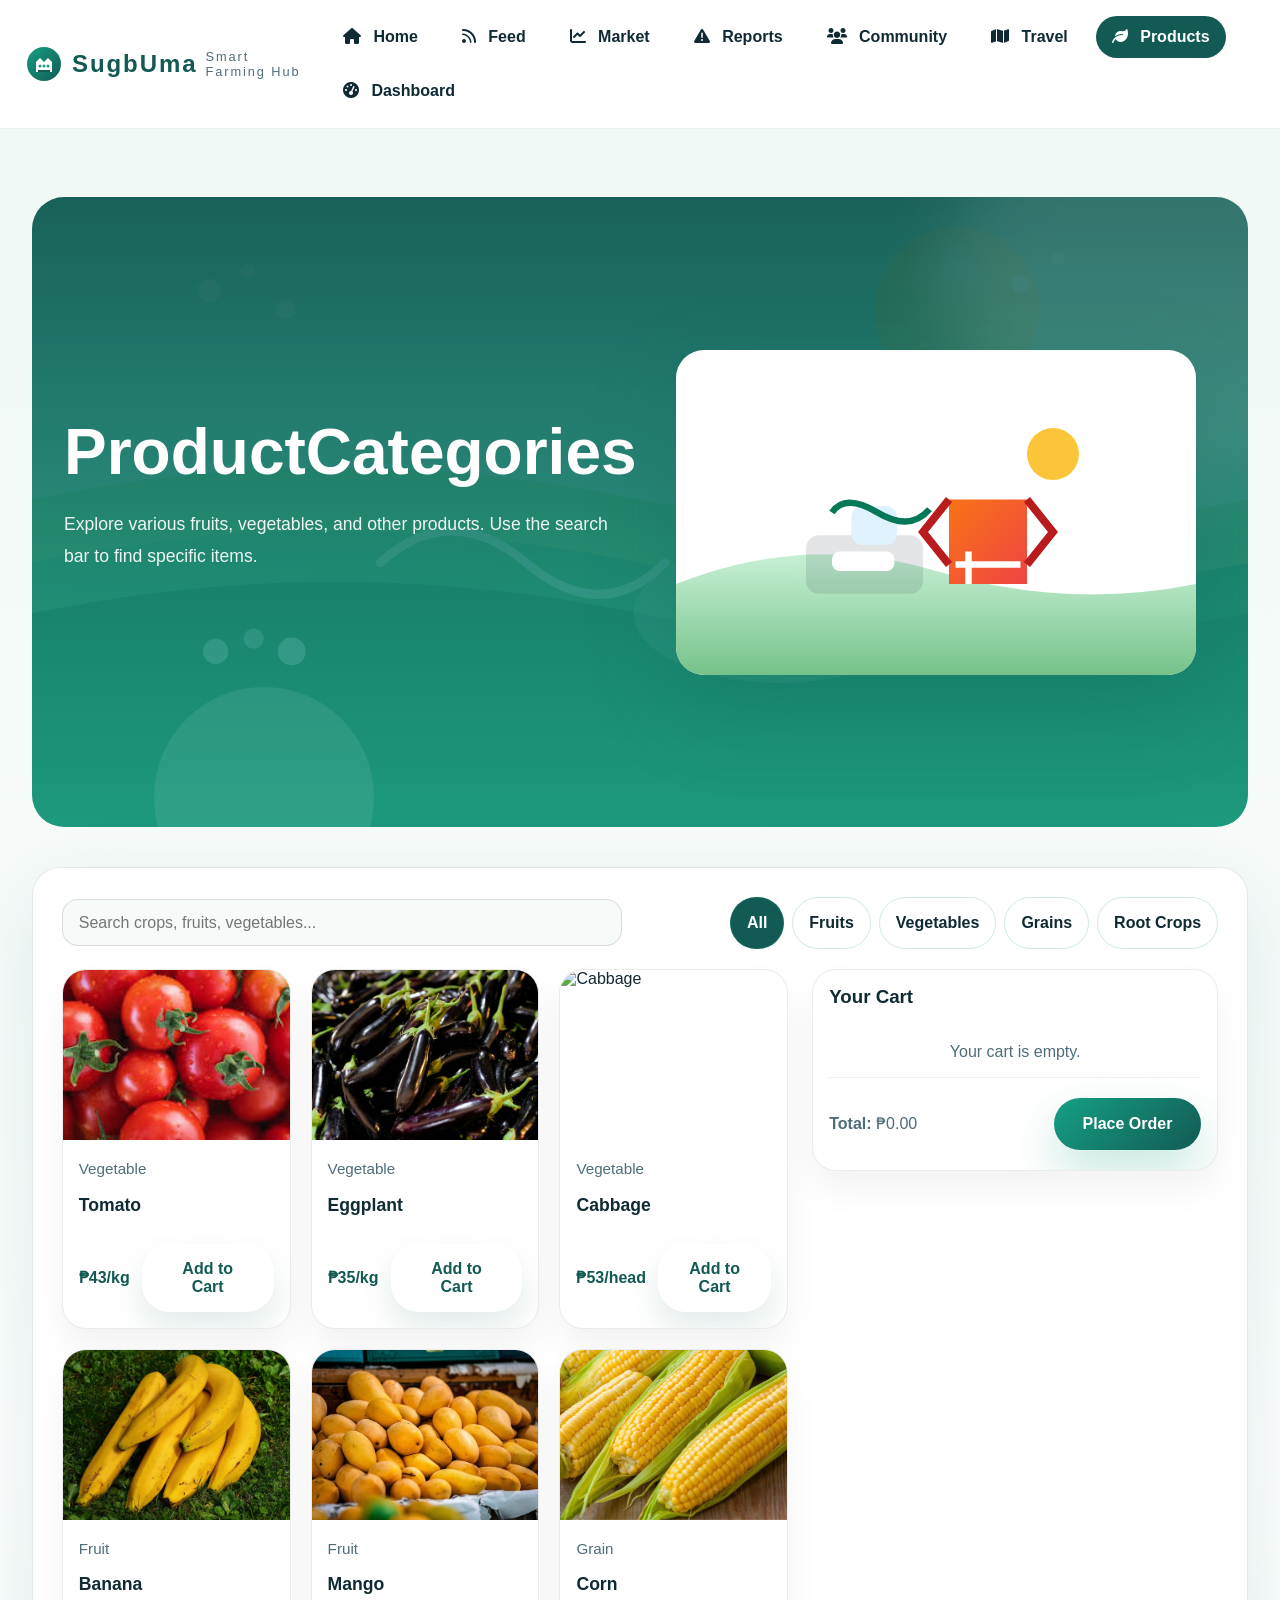
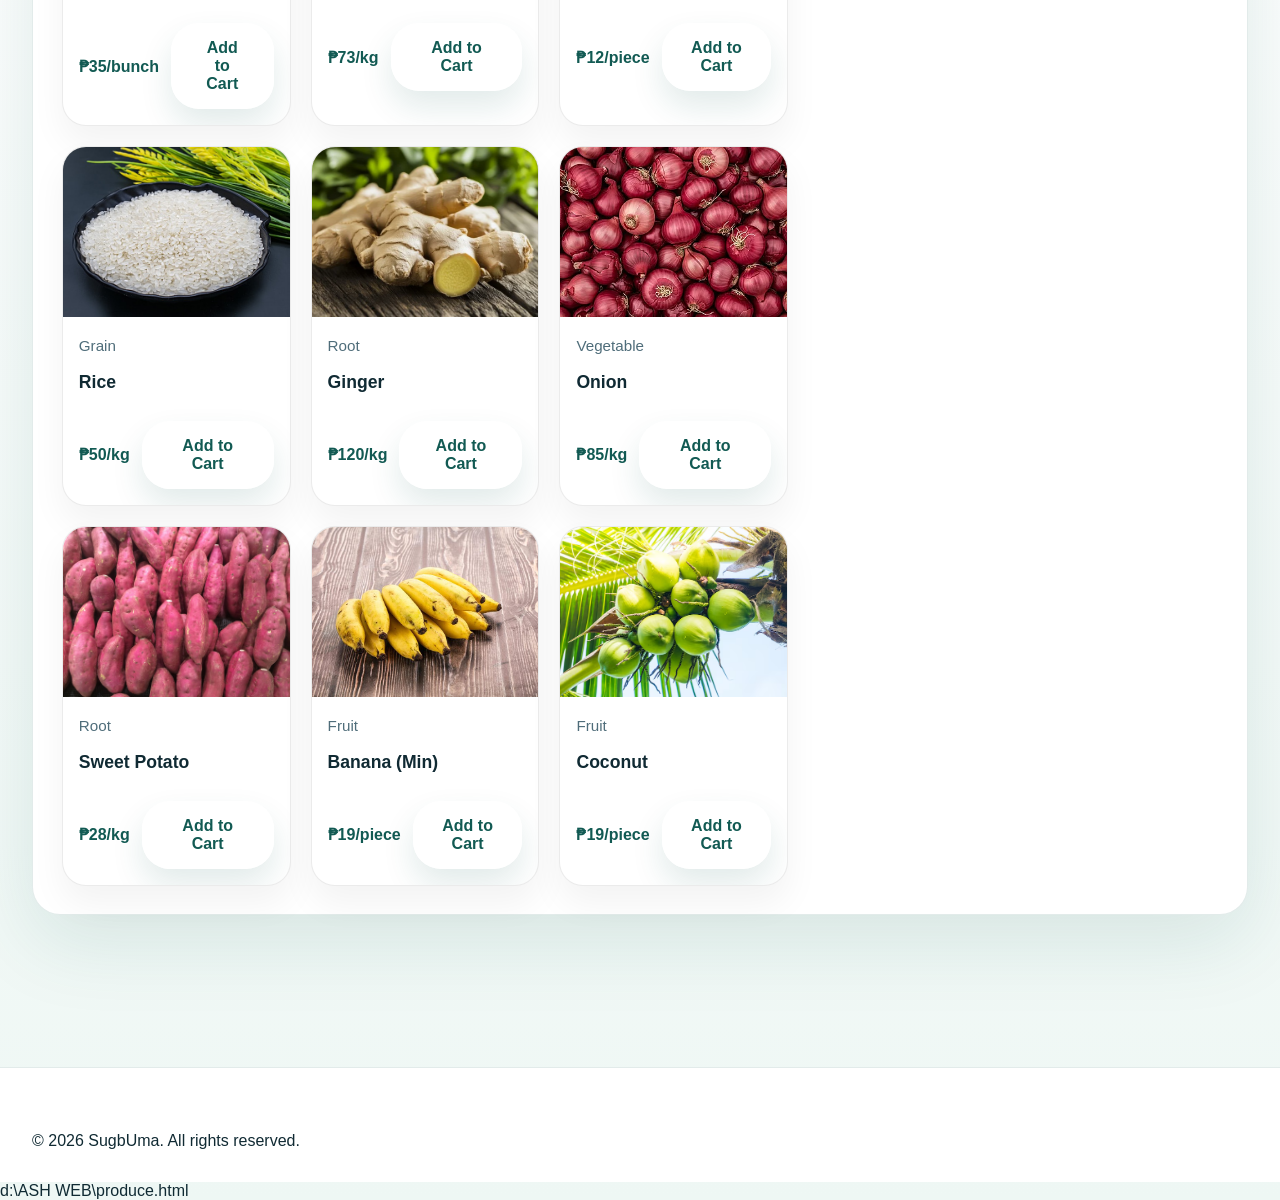
==== produce.html @ 5afc486d "Add files via upload" ====
<!DOCTYPE html>
<html lang="en">
<head>
    <meta charset="UTF-8">
    <meta name="viewport" content="width=device-width, initial-scale=1.0">
    <title>Product Categories - SugbUma</title>
    <link rel="stylesheet" href="css/style.css">
    <link rel="stylesheet" href="https://cdnjs.cloudflare.com/ajax/libs/font-awesome/6.0.0/css/all.min.css">
    <link rel="icon" type="image/png" href="images/sugbuma-logo.svg">
</head>
<body>
    <header>
        <h1><img src="images/sugbuma-logo.svg" alt="SugbUma Logo" style="width: 40px; height: 40px; margin-right: 0.5rem;"> SugbUma <span class="tagline">Smart Farming Hub</span></h1>
        <button class="nav-toggle" aria-label="Toggle navigation">
            <span></span>
            <span></span>
            <span></span>
        </button>
        <nav>
            <a href="index.html"><i class="fas fa-home"></i> Home</a>
            <a href="feed.html"><i class="fas fa-rss"></i> Feed</a>
            <a href="market.html"><i class="fas fa-chart-line"></i> Market</a>
            <a href="report.html"><i class="fas fa-exclamation-triangle"></i> Reports</a>
            <a href="community.html"><i class="fas fa-users"></i> Community</a>
            <a href="travel.html"><i class="fas fa-map"></i> Travel</a>
            <a href="produce.html"><i class="fas fa-leaf"></i> Products</a>
            <a href="dashboard.html"><i class="fas fa-tachometer-alt"></i> Dashboard</a>
        </nav>
    </header>
    <main>
        <section class="hero">
            <div class="hero-content">
                <h2>ProductCategories</h2>
                <p>Explore various fruits, vegetables, and other products. Use the search bar to find specific items.</p>
            </div>
            <img class="hero-image" src="images/farm-illustration.svg" alt="Produce illustration">
        </section>
                <section class="card shop-section">
            <div class="shop-header">
                <input type="text" id="searchBar" placeholder="Search crops, fruits, vegetables...">
                <div class="shop-tabs">
                    <button class="tab-btn active" data-category="all">All</button>
                    <button class="tab-btn" data-category="Fruit">Fruits</button>
                    <button class="tab-btn" data-category="Vegetable">Vegetables</button>
                    <button class="tab-btn" data-category="Grain">Grains</button>
                    <button class="tab-btn" data-category="Root">Root Crops</button>
                </div>
            </div>
            <div class="shop-body">
                <div id="productGrid" class="product-grid"></div>
                <aside class="cart-panel">
                    <h3>Your Cart</h3>
                    <ul id="cartItems" class="cart-items"></ul>
                    <div class="cart-summary">
                        <p><strong>Total:</strong> ₱<span id="cartTotal">0.00</span></p>
                        <button id="checkoutBtn" class="btn btn-primary" type="button">Place Order</button>
                    </div>
                </aside>
            </div>
        </section>
    </main>
    <footer>
        <p>&copy; 2026 SugbUma. All rights reserved.</p>
    </footer>
    <script src="js/main.js"></script>
    <script>
        const products = [
            { id: 'tomato', name: 'Tomato', category: 'Vegetable', price: 43, unit: 'kg', image: 'images/tomato.jpg' },
            { id: 'eggplant', name: 'Eggplant', category: 'Vegetable', price: 35, unit: 'kg', image: 'images/eggplant.png' },
            { id: 'cabbage', name: 'Cabbage', category: 'Vegetable', price: 53, unit: 'head', image: 'images/cabbage.jPG' },
            { id: 'banana', name: 'Banana', category: 'Fruit', price: 35, unit: 'bunch', image: 'images/banana.jpg' },
            { id: 'mango', name: 'Mango', category: 'Fruit', price: 73, unit: 'kg', image: 'images/mango.jpg' },
            { id: 'corn', name: 'Corn', category: 'Grain', price: 12, unit: 'piece', image: 'images/corn.jpg' },
            { id: 'rice', name: 'Rice', category: 'Grain', price: 50, unit: 'kg', image: 'images/rice.jpg' },
            { id: 'ginger', name: 'Ginger', category: 'Root', price: 120, unit: 'kg', image: 'images/ginger.webp' },
            { id: 'onion', name: 'Onion', category: 'Vegetable', price: 85, unit: 'kg', image: 'images/onion.webp' },
            { id: 'sweetPotato', name: 'Sweet Potato', category: 'Root', price: 28, unit: 'kg', image: 'images/sweet_potato.jpg' },
            { id: 'banana2', name: 'Banana (Min)', category: 'Fruit', price: 19, unit: 'piece', image: 'images/banan_min.jpg' },
            { id: 'coconut', name: 'Coconut', category: 'Fruit', price: 19, unit: 'piece', image: 'images/coconut.avif' }
        ];

        const productGrid = document.getElementById('productGrid');
        const searchBar = document.getElementById('searchBar');
        const cartItemsElement = document.getElementById('cartItems');
        const cartTotalElement = document.getElementById('cartTotal');
        const checkoutBtn = document.getElementById('checkoutBtn');
        const currentUser = JSON.parse(localStorage.getItem('currentUser'));
        const cartKey = currentUser ? `cart_${currentUser.email}` : 'cart_guest';
        let cart = JSON.parse(localStorage.getItem(cartKey)) || [];
        let currentCategory = 'all';

        function saveCart() {
            localStorage.setItem(cartKey, JSON.stringify(cart));
        }

        function renderProducts(filter = 'all', query = '') {
            productGrid.innerHTML = '';
            const normalizedQuery = query.trim().toLowerCase();
            const filtered = products.filter(product => {
                const matchesCategory = filter === 'all' || product.category === filter;
                const matchesQuery = product.name.toLowerCase().includes(normalizedQuery) || product.category.toLowerCase().includes(normalizedQuery);
                return matchesCategory && matchesQuery;
            });

            if (!filtered.length) {
                productGrid.innerHTML = '<p class="empty">No products found. Try a different search term.</p>';
                return;
            }

            filtered.forEach(product => {
                const card = document.createElement('article');
                card.className = 'product-card';
                card.innerHTML = `
                    <img src="${product.image}" alt="${product.name}">
                    <div class="product-card-body">
                        <p>${product.category}</p>
                        <h4>${product.name}</h4>
                        <div class="product-meta">
                            <span class="product-price">₱${product.price}/${product.unit}</span>
                            <button class="btn btn-secondary" type="button" data-id="${product.id}">Add to Cart</button>
                        </div>
                    </div>
                `;
                const addButton = card.querySelector('button');
                addButton.addEventListener('click', () => addToCart(product.id));
                productGrid.appendChild(card);
            });
        }

        function renderCart() {
            cartItemsElement.innerHTML = '';
            if (!cart.length) {
                cartItemsElement.innerHTML = '<li class="empty">Your cart is empty.</li>';
                cartTotalElement.textContent = '0.00';
                return;
            }

            let total = 0;
            cart.forEach(item => {
                total += item.price * item.qty;
                const listItem = document.createElement('li');
                listItem.className = 'cart-item';
                listItem.dataset.id = item.id;
                listItem.innerHTML = `
                    <div class="cart-item-details">
                        <strong>${item.name}</strong>
                        <span>₱${item.price}/${item.unit}</span>
                    </div>
                    <div class="cart-item-actions">
                        <div class="qty-controls">
                            <button class="qty-btn" data-action="decrease">-</button>
                            <span>${item.qty}</span>
                            <button class="qty-btn" data-action="increase">+</button>
                        </div>
                        <button class="remove-btn" type="button">Remove</button>
                    </div>
                `;
                cartItemsElement.appendChild(listItem);
            });
            cartTotalElement.textContent = total.toFixed(2);
        }

        function updateCartCount() {
            if (window.updateCartCount) window.updateCartCount();
        }

        function addToCart(productId) {
            const product = products.find(item => item.id === productId);
            if (!product) return;
            const existing = cart.find(item => item.id === productId);
            if (existing) {
                existing.qty += 1;
            } else {
                cart.push({ id: product.id, name: product.name, price: product.price, unit: product.unit, qty: 1 });
            }
            saveCart();
            renderCart();
            updateCartCount();
            window.showToast && window.showToast(`${product.name} added to cart.`, 'success');
        }

        function removeCartItem(productId) {
            cart = cart.filter(item => item.id !== productId);
            saveCart();
            renderCart();
            updateCartCount();
        }

        function changeCartQuantity(productId, action) {
            const item = cart.find(entry => entry.id === productId);
            if (!item) return;
            if (action === 'increase') {
                item.qty += 1;
            } else if (action === 'decrease') {
                item.qty -= 1;
            }
            if (item.qty <= 0) {
                removeCartItem(productId);
                return;
            }
            saveCart();
            renderCart();
            updateCartCount();
        }

        cartItemsElement.addEventListener('click', function(event) {
            const button = event.target.closest('button');
            if (!button) return;
            const itemElement = button.closest('.cart-item');
            if (!itemElement) return;
            const productId = itemElement.dataset.id;
            const action = button.dataset.action;
            if (action) {
                changeCartQuantity(productId, action);
            } else if (button.classList.contains('remove-btn')) {
                removeCartItem(productId);
            }
        });

        function setActiveCategory(categoryButton) {
            document.querySelectorAll('.tab-btn').forEach(button => button.classList.remove('active'));
            categoryButton.classList.add('active');
            currentCategory = categoryButton.dataset.category;
            renderProducts(currentCategory, searchBar.value);
        }

        document.querySelectorAll('.tab-btn').forEach(button => {
            button.addEventListener('click', function() {
                setActiveCategory(this);
            });
        });

        searchBar.addEventListener('input', function() {
            renderProducts(currentCategory, this.value);
        });

        checkoutBtn.addEventListener('click', function() {
            if (!cart.length) {
                window.showToast && window.showToast('Your cart is empty.', 'warning');
                return;
            }
            if (!currentUser) {
                localStorage.setItem('toastMessage', 'Please sign in to place your order.');
                localStorage.setItem('toastType', 'warning');
                window.location.href = 'login.html';
                return;
            }
            localStorage.removeItem(cartKey);
            cart = [];
            renderCart();
            updateCartCount();
            localStorage.setItem('toastMessage', 'Order placed successfully! Thank you.');
            localStorage.setItem('toastType', 'success');
            window.location.href = 'dashboard.html';
        });

        renderProducts();
        renderCart();
    </script>
</body>
</html></content>
<parameter name="filePath">d:\ASH WEB\produce.html</parameter>
---- css/style.css ----
:root {
    --bg: #f5fbf9;
    --bg-surface: #ffffff;
    --surface-soft: #f6fbfa;
    --primary: #125a53;
    --primary-soft: #16a085;
    --text: #102a33;
    --muted: #4f6d7a;
    --border: rgba(18, 90, 83, 0.12);
    --shadow: 0 26px 80px rgba(18, 90, 83, 0.12);
}

* {
    box-sizing: border-box;
}

html {
    scroll-behavior: smooth;
}

@keyframes fadeIn {
    from {
        opacity: 0;
        transform: translateY(20px);
    }
    to {
        opacity: 1;
        transform: translateY(0);
    }
}

body {
    margin: 0;
    font-family: 'Inter', Arial, sans-serif;
    color: var(--text);
    background: linear-gradient(180deg, #eef8f5 0%, #fdfefe 52%, #eef7f4 100%),
        url('../images/farm-pattern.svg') repeat;
    animation: fadeIn 1s ease-out;
}

img {
    max-width: 100%;
    display: block;
}

button,
input,
select,
textarea {
    font: inherit;
}

header {
    position: sticky;
    top: 0;
    z-index: 20;
    display: flex;
    align-items: center;
    justify-content: space-between;
    gap: 1rem;
    padding: 1rem 1.5rem;
    background: rgba(255, 255, 255, 0.96);
    border-bottom: 1px solid rgba(18, 90, 83, 0.08);
    backdrop-filter: blur(12px);
}

.header-brand {
    display: flex;
    align-items: center;
    gap: 0.75rem;
}

.logo-img {
    width: 40px;
    height: 40px;
    display: block;
}

header h1 {
    margin: 0;
    font-size: 1.5rem;
    letter-spacing: 0.08em;
    color: var(--primary);
    display: flex;
    align-items: center;
}

.tagline {
    font-size: 0.8rem;
    font-weight: 400;
    color: var(--muted);
    margin-left: 0.5rem;
}

nav {
    display: flex;
    flex-wrap: wrap;
    gap: 0.75rem;
}

nav a {
    color: var(--text);
    text-decoration: none;
    font-weight: 600;
    padding: 0.75rem 1rem;
    border-radius: 999px;
    transition: background-color 0.25s ease, transform 0.2s ease;
}

nav a:hover {
    transform: translateY(-1px);
    background: rgba(22, 160, 133, 0.12);
}

nav a.active,
nav a[aria-current="page"] {
    background: var(--primary);
    color: #ffffff;
}

nav a.active i,
nav a[aria-current="page"] i {
    color: #ffffff;
}

nav a i {
    margin-right: 0.5rem;
    transition: transform 0.2s ease;
}

nav a:hover i {
    transform: scale(1.1);
}

.toast-container {
    position: fixed;
    top: 1rem;
    right: 1rem;
    display: flex;
    flex-direction: column;
    gap: 0.75rem;
    z-index: 2000;
    pointer-events: none;
}

.toast {
    min-width: 240px;
    padding: 0.9rem 1rem;
    border-radius: 16px;
    color: #fff;
    background: rgba(0, 0, 0, 0.9);
    opacity: 0;
    transform: translateY(-12px);
    transition: opacity 0.2s ease, transform 0.2s ease;
    pointer-events: auto;
}

.toast.visible {
    opacity: 1;
    transform: translateY(0);
}

.toast-success {
    background: var(--primary);
}

.toast-warning {
    background: #d77d00;
}

.toast-error {
    background: #d81159;
}

.shop-section {
    padding: 1.5rem 1rem;
}

.shop-header {
    display: flex;
    flex-wrap: wrap;
    gap: 1rem;
    justify-content: space-between;
    align-items: center;
    margin-bottom: 1.25rem;
}

.shop-header input {
    width: 100%;
    max-width: 560px;
    padding: 0.85rem 1rem;
    border-radius: 16px;
    border: 1px solid rgba(0, 0, 0, 0.12);
    outline: none;
}

.shop-tabs {
    display: flex;
    flex-wrap: wrap;
    gap: 0.5rem;
}

.tab-btn {
    border: 1px solid rgba(22, 160, 133, 0.22);
    background: transparent;
    color: var(--text);
    padding: 0.75rem 1rem;
    border-radius: 999px;
    font-weight: 700;
    cursor: pointer;
    transition: background 0.2s ease, color 0.2s ease, transform 0.2s ease;
}

.tab-btn.active {
    background: var(--primary);
    color: #fff;
}

.shop-body {
    display: grid;
    grid-template-columns: 1.7fr 0.95fr;
    gap: 1.5rem;
    align-items: start;
}

.product-grid {
    display: grid;
    grid-template-columns: repeat(auto-fit, minmax(220px, 1fr));
    gap: 1.25rem;
}

.product-card {
    background: #fff;
    border: 1px solid rgba(0, 0, 0, 0.08);
    border-radius: 24px;
    overflow: hidden;
    display: flex;
    flex-direction: column;
    box-shadow: 0 18px 35px rgba(0, 0, 0, 0.05);
}

.product-card img {
    width: 100%;
    aspect-ratio: 4 / 3;
    object-fit: cover;
}

.product-card-body {
    display: flex;
    flex-direction: column;
    gap: 0.75rem;
    padding: 1rem;
    flex: 1;
}

.product-card h4 {
    font-size: 1.1rem;
    margin: 0;
}

.product-card p {
    margin: 0;
    color: var(--muted);
    font-size: 0.95rem;
}

.product-meta {
    display: flex;
    justify-content: space-between;
    align-items: center;
    gap: 0.75rem;
}

.product-price {
    font-weight: 800;
    color: var(--primary);
}

.cart-panel {
    background: #fff;
    border: 1px solid rgba(0, 0, 0, 0.08);
    border-radius: 24px;
    padding: 1rem;
    box-shadow: 0 18px 35px rgba(0, 0, 0, 0.05);
    position: sticky;
    top: 1rem;
    max-height: calc(100vh - 2rem);
    overflow: auto;
}

.cart-panel h3 {
    margin-top: 0;
}

.cart-items {
    list-style: none;
    padding: 0;
    margin: 0;
    display: grid;
    gap: 0.85rem;
}

.cart-item {
    display: grid;
    grid-template-columns: 1fr auto;
    gap: 0.75rem;
    align-items: center;
    padding: 0.75rem 0;
    border-bottom: 1px solid rgba(0, 0, 0, 0.08);
}

.cart-item:last-child {
    border-bottom: none;
}

.cart-item-details {
    display: grid;
    gap: 0.35rem;
}

.cart-item-actions {
    display: flex;
    flex-direction: column;
    gap: 0.5rem;
    align-items: flex-end;
}

.qty-controls {
    display: flex;
    align-items: center;
    gap: 0.35rem;
}

.qty-btn {
    width: 30px;
    height: 30px;
    border-radius: 10px;
    background: rgba(22, 160, 133, 0.08);
    border: 1px solid rgba(22, 160, 133, 0.3);
    font-weight: 700;
    cursor: pointer;
}

.cart-item button {
    border: none;
    background: transparent;
    color: #cc3d3d;
    cursor: pointer;
    font-size: 0.95rem;
    padding: 0;
}

.cart-summary {
    margin-top: 1rem;
    display: flex;
    justify-content: space-between;
    align-items: center;
    gap: 1rem;
    flex-wrap: wrap;
}

.empty {
    text-align: center;
    color: var(--muted);
    padding: 1rem 0;
}

@media (max-width: 980px) {
    .shop-body {
        grid-template-columns: 1fr;
    }

    .cart-panel {
        position: static;
        max-height: none;
    }
}

@media (max-width: 680px) {
    .shop-header {
        flex-direction: column;
        align-items: stretch;
    }

    .tab-btn {
        flex: 1 1 auto;
        text-align: center;
    }
}

/* Mobile Navigation */
.nav-toggle {
    display: none;
    flex-direction: column;
    justify-content: space-around;
    width: 30px;
    height: 30px;
    background: transparent;
    border: none;
    cursor: pointer;
    padding: 0;
    margin-left: auto;
}

.nav-toggle span {
    width: 100%;
    height: 3px;
    background: var(--primary);
    border-radius: 2px;
    transition: all 0.3s ease;
    transform-origin: center;
}

.nav-toggle.active span:nth-child(1) {
    transform: rotate(45deg) translate(6px, 6px);
}

.nav-toggle.active span:nth-child(2) {
    opacity: 0;
}

.nav-toggle.active span:nth-child(3) {
    transform: rotate(-45deg) translate(6px, -6px);
}

main {
    padding: 1.75rem 2rem 3rem;
    max-width: 1180px;
    margin: 0 auto;
}

.hero {
    display: grid;
    grid-template-columns: repeat(12, 1fr);
    align-items: center;
    gap: 2rem;
    min-height: 70vh;
    padding: 3rem 2rem;
    border-radius: 32px;
    background: linear-gradient(180deg, rgba(18, 90, 83, 0.94), rgba(22, 160, 133, 0.82)),
        url('../images/hero-bg.svg') center/cover no-repeat;
    color: white;
}

.hero-content {
    grid-column: span 6;
}

.hero h2 {
    font-size: clamp(2.6rem, 5vw, 4.2rem);
    margin: 0;
    line-height: 1.02;
}

.hero p {
    max-width: 40rem;
    margin: 1.5rem 0 2rem;
    font-size: 1.1rem;
    line-height: 1.8;
    color: rgba(255, 255, 255, 0.92);
}

@keyframes pulse {
    0% { transform: scale(1); }
    50% { transform: scale(1.05); }
    100% { transform: scale(1); }
}

.hero-actions {
    display: flex;
    flex-wrap: wrap;
    gap: 1rem;
    margin-top: 1.8rem;
}

.hero-actions .button-primary,
.hero-actions .button-secondary {
    min-width: 220px;
    display: inline-flex;
    align-items: center;
    justify-content: center;
    gap: 0.75rem;
    padding: 1rem 1.6rem;
    font-size: 1rem;
    letter-spacing: 0.02em;
    text-transform: uppercase;
    box-shadow: 0 18px 40px rgba(255, 255, 255, 0.12);
}

.hero-actions .button-primary {
    background: linear-gradient(135deg, #19c29d 0%, #0f5e59 100%);
    border: 1px solid rgba(255, 255, 255, 0.22);
    box-shadow: 0 18px 40px rgba(7, 89, 74, 0.35);
}

.hero-actions .button-secondary {
    background: rgba(255, 255, 255, 0.15);
    color: white;
    border: 1px solid rgba(255, 255, 255, 0.32);
    backdrop-filter: blur(14px);
    box-shadow: 0 18px 40px rgba(0, 0, 0, 0.16);
}

.hero-actions .button-primary:hover,
.hero-actions .button-secondary:hover {
    transform: translateY(-3px);
}

.hero-actions .button-primary:hover {
    background: linear-gradient(135deg, #16b78b 0%, #0d504d 100%);
}

.hero-actions .button-secondary:hover {
    background: rgba(255, 255, 255, 0.24);
}

.hero-actions .btn {
    animation: pulse 2.2s infinite;
}

.hero-meta {
    display: flex;
    flex-wrap: wrap;
    gap: 0.75rem;
    margin-top: 1.4rem;
}

.hero-badge {
    display: inline-flex;
    align-items: center;
    gap: 0.5rem;
    padding: 0.85rem 1.2rem;
    border-radius: 999px;
    background: rgba(255, 255, 255, 0.15);
    color: rgba(255, 255, 255, 0.95);
    border: 1px solid rgba(255, 255, 255, 0.22);
    backdrop-filter: blur(8px);
    box-shadow: 0 12px 30px rgba(0, 0, 0, 0.08);
}

.hero-badge-secondary {
    background: rgba(255, 255, 255, 0.08);
}

.hero-badge i {
    font-size: 0.95rem;
}

.hero {
    position: relative;
    overflow: hidden;
}

.hero::before {
    content: '';
    position: absolute;
    width: 420px;
    height: 420px;
    border-radius: 50%;
    background: rgba(255, 255, 255, 0.12);
    filter: blur(40px);
    top: -120px;
    right: -120px;
}

.hero::after {
    content: '';
    position: absolute;
    width: 220px;
    height: 220px;
    border-radius: 50%;
    background: rgba(255, 255, 255, 0.08);
    bottom: -80px;
    left: 10%;
}

.hero-image {
    grid-column: 7 / span 6;
    justify-self: center;
    width: 100%;
    max-width: 520px;
    border-radius: 28px;
    box-shadow: 0 32px 90px rgba(18, 90, 83, 0.24);
    position: relative;
    z-index: 1;
}

.section-head {
    display: flex;
    flex-wrap: wrap;
    align-items: center;
    justify-content: space-between;
    gap: 1rem;
    margin-bottom: 1.5rem;
}

.section-head h3 {
    margin: 0;
    font-size: clamp(1.65rem, 2vw, 2rem);
}

.feature-grid {
    display: grid;
    gap: 1.5rem;
}

.dashboard-grid {
    grid-template-columns: repeat(auto-fit, minmax(300px, 1fr));
}

.feature-grid {
    grid-template-columns: repeat(auto-fit, minmax(240px, 1fr));
}

.steps-grid {
    display: grid;
    grid-template-columns: repeat(auto-fit, minmax(250px, 1fr));
    gap: 1.5rem;
}

.step-card {
    background: var(--bg-surface);
    border-radius: 28px;
    border: 1px solid var(--border);
    box-shadow: var(--shadow);
    padding: 1.8rem;
    text-align: center;
    transition: transform 0.3s ease, box-shadow 0.3s ease;
}

.step-card:hover {
    transform: translateY(-5px);
    box-shadow: 0 40px 100px rgba(18, 90, 83, 0.15);
}

.step-number {
    display: inline-flex;
    align-items: center;
    justify-content: center;
    width: 50px;
    height: 50px;
    background: linear-gradient(135deg, var(--primary-soft), var(--primary));
    color: white;
    border-radius: 50%;
    font-size: 1.5rem;
    font-weight: bold;
    margin-bottom: 1rem;
}

.step-card h4 {
    margin: 0 0 1rem;
    font-size: 1.1rem;
}

.step-card p {
    line-height: 1.75;
    color: var(--muted);
    margin: 0;
}

.price-transparency {
    background: linear-gradient(135deg, rgba(18, 90, 83, 0.05), rgba(22, 160, 133, 0.05));
    border-radius: 32px;
    padding: 3rem 2rem;
    text-align: center;
}

.price-transparency h3 {
    margin-bottom: 1rem;
}

.price-transparency > p {
    max-width: 600px;
    margin: 0 auto 2rem;
    font-size: 1.1rem;
    line-height: 1.8;
}

.transparency-features {
    display: grid;
    grid-template-columns: repeat(auto-fit, minmax(200px, 1fr));
    gap: 1rem;
    margin-bottom: 2rem;
}

.feature-item {
    display: flex;
    align-items: center;
    gap: 0.75rem;
    padding: 1rem;
    background: var(--bg-surface);
    border-radius: 16px;
    border: 1px solid var(--border);
    font-weight: 500;
}

.feature-item i {
    color: var(--primary-soft);
    font-size: 1.2rem;
}

.price-example {
    background: var(--bg-surface);
    border-radius: 24px;
    padding: 2rem;
    margin: 2rem auto;
    max-width: 300px;
    box-shadow: var(--shadow);
}

.price-example h4 {
    margin: 0 0 1rem;
    color: var(--muted);
}

.price-display {
    font-size: 2.5rem;
    font-weight: bold;
    color: var(--primary);
    margin-bottom: 0.5rem;
}

.price-change {
    display: flex;
    align-items: center;
    justify-content: center;
    gap: 0.5rem;
    color: #e74c3c;
    font-weight: 600;
}

.price-change i {
    font-size: 0.9rem;
}

.for-farmers {
    background: linear-gradient(135deg, rgba(22, 160, 133, 0.05), rgba(18, 90, 83, 0.05));
    border-radius: 32px;
    padding: 3rem 2rem;
    text-align: center;
}

.for-farmers h3 {
    margin-bottom: 1rem;
}

.for-farmers > p {
    max-width: 600px;
    margin: 0 auto 2rem;
    font-size: 1.1rem;
    line-height: 1.8;
}

.farmer-features {
    display: grid;
    grid-template-columns: repeat(auto-fit, minmax(200px, 1fr));
    gap: 1rem;
    margin-bottom: 2rem;
}

.testimonials {
    text-align: center;
}

.testimonials h3 {
    margin-bottom: 1rem;
}

.testimonials > p {
    max-width: 600px;
    margin: 0 auto 2rem;
    font-size: 1.1rem;
    line-height: 1.8;
}

.testimonials-grid {
    display: grid;
    grid-template-columns: repeat(auto-fit, minmax(300px, 1fr));
    gap: 1.5rem;
    margin-bottom: 2rem;
}

.testimonial-card {
    background: var(--bg-surface);
    border-radius: 24px;
    border: 1px solid var(--border);
    box-shadow: var(--shadow);
    padding: 2rem;
    text-align: left;
    transition: transform 0.3s ease, box-shadow 0.3s ease;
}

.testimonial-card:hover {
    transform: translateY(-5px);
    box-shadow: 0 40px 100px rgba(18, 90, 83, 0.15);
}

.stars {
    color: #f39c12;
    font-size: 1.2rem;
    margin-bottom: 1rem;
}

.testimonial-card p {
    line-height: 1.7;
    color: var(--text);
    margin-bottom: 1.5rem;
    font-style: italic;
}

.testimonial-author strong {
    color: var(--primary);
}

.testimonial-author span {
    color: var(--muted);
    font-size: 0.9rem;
}

.news {
    text-align: center;
}

.news h3 {
    margin-bottom: 1rem;
}

.news-grid {
    display: grid;
    grid-template-columns: repeat(auto-fit, minmax(300px, 1fr));
    gap: 1.5rem;
    margin-bottom: 2rem;
}

.news-card {
    background: var(--bg-surface);
    border-radius: 24px;
    border: 1px solid var(--border);
    box-shadow: var(--shadow);
    padding: 2rem;
    text-align: left;
    transition: transform 0.3s ease, box-shadow 0.3s ease;
}

.news-card:hover {
    transform: translateY(-5px);
    box-shadow: 0 40px 100px rgba(18, 90, 83, 0.15);
}

.news-card h4 {
    margin: 0 0 0.5rem;
    color: var(--primary);
    font-size: 1.1rem;
}

.news-card p:first-of-type {
    color: var(--muted);
    font-size: 0.9rem;
    margin-bottom: 1rem;
}

.news-card p:last-of-type {
    line-height: 1.7;
    color: var(--text);
    margin: 0;
}

.card,
.panel,
.auth-card,
.post-card {
    background: var(--bg-surface);
    border-radius: 28px;
    border: 1px solid var(--border);
    box-shadow: var(--shadow);
    padding: 1.8rem;
    transition: transform 0.3s ease, box-shadow 0.3s ease;
}

.card:hover,
.panel:hover,
.auth-card:hover,
.post-card:hover {
    transform: translateY(-5px);
    box-shadow: 0 40px 100px rgba(18, 90, 83, 0.15);
}

.card h4,
.panel h4 {
    margin: 0 0 1rem;
    font-size: 1.1rem;
}

.card p,
.panel p {
    line-height: 1.75;
    color: var(--muted);
}

section {
    margin: 2.5rem 0;
    animation: fadeIn 0.8s ease-out;
    animation-fill-mode: both;
}

section:nth-child(1) { animation-delay: 0.2s; }
section:nth-child(2) { animation-delay: 0.4s; }
section:nth-child(3) { animation-delay: 0.6s; }

form {
    display: grid;
    gap: 1.3rem;
}

label {
    font-weight: 600;
    color: var(--text);
}

input,
select,
textarea {
    width: 100%;
    border: 1px solid rgba(18, 90, 83, 0.14);
    border-radius: 18px;
    padding: 1rem 1.1rem;
    background: var(--surface-soft);
    transition: border-color 0.2s ease, box-shadow 0.2s ease, transform 0.2s ease;
}

input:focus,
select:focus,
textarea:focus {
    outline: none;
    border-color: var(--primary-soft);
    box-shadow: 0 0 0 6px rgba(22, 160, 133, 0.14);
    transform: translateY(-1px);
}

textarea {
    min-height: 150px;
    resize: vertical;
}

button,
.btn,
a.button-primary,
a.button-secondary {
    border: none;
    border-radius: 28px;
    padding: 1rem 1.8rem;
    min-height: 52px;
    font-weight: 700;
    cursor: pointer;
    transition: transform 0.2s ease, box-shadow 0.25s ease, opacity 0.25s ease;
    text-decoration: none;
    display: inline-flex;
    align-items: center;
    justify-content: center;
}

.button-primary,
.btn-primary {
    background: linear-gradient(135deg, var(--primary-soft), var(--primary));
    color: white;
    box-shadow: 0 22px 48px rgba(22, 160, 133, 0.25);
}

.button-secondary,
.btn-secondary {
    background: rgba(255, 255, 255, 0.96);
    color: var(--primary);
    box-shadow: 0 16px 32px rgba(18, 90, 83, 0.12);
}

button:hover,
.btn:hover,
.button-primary:hover,
.button-secondary:hover {
    transform: translateY(-2px);
    opacity: 0.98;
}

.btn i {
    margin-right: 0.5rem;
    transition: transform 0.2s ease;
}

.btn:hover i {
    transform: scale(1.1);
}

.post-card {
    margin-bottom: 1rem;
}

.post-header {
    display: flex;
    justify-content: space-between;
    align-items: center;
    gap: 1rem;
    margin-bottom: 1rem;
    color: var(--primary);
}

.post-text,
.post-caption {
    margin: 0 0 0.9rem;
    line-height: 1.8;
}

.post-caption {
    color: var(--muted);
    font-style: italic;
}

.post-image,
.preview-img {
    width: 100%;
    border-radius: 22px;
    object-fit: cover;
}

.image-preview {
    display: grid;
    place-items: center;
    min-height: 110px;
    border: 1px dashed rgba(18, 90, 83, 0.18);
    border-radius: 18px;
    padding: 1rem;
    background: #f8fbfb;
}

li {
    padding: 0.9rem 0;
    border-bottom: 1px solid rgba(18, 90, 83, 0.08);
}

footer {
    background: var(--bg-surface);
    border-top: 1px solid var(--border);
    padding: 3rem 2rem 1rem;
    margin-top: 4rem;
}

.footer-content {
    display: grid;
    grid-template-columns: repeat(auto-fit, minmax(200px, 1fr));
    gap: 2rem;
    margin-bottom: 2rem;
}

.footer-section h4 {
    color: var(--primary);
    margin: 0 0 1rem;
    font-size: 1rem;
    font-weight: 600;
}

.footer-section a {
    display: block;
    color: var(--text);
    text-decoration: none;
    margin-bottom: 0.5rem;
    transition: color 0.2s ease;
}

.footer-section a:hover {
    color: var(--primary-soft);
}

.footer-newsletter h4 {
    color: var(--primary);
    margin: 0 0 1rem;
    font-size: 1rem;
    font-weight: 600;
}

.footer-newsletter p {
    color: var(--muted);
    margin: 0 0 1rem;
    font-size: 0.9rem;
    line-height: 1.6;
}

.newsletter-form {
    display: flex;
    gap: 0.5rem;
}

.newsletter-form input {
    flex: 1;
    padding: 0.75rem;
    border: 1px solid var(--border);
    border-radius: 8px;
    background: var(--surface-soft);
}

.newsletter-form button {
    padding: 0.75rem 1rem;
    background: var(--primary-soft);
    color: white;
    border: none;
    border-radius: 8px;
    cursor: pointer;
    font-weight: 600;
    transition: background 0.2s ease;
}

.newsletter-form button:hover {
    background: var(--primary);
}

.footer-bottom {
    text-align: center;
    border-top: 1px solid var(--border);
    padding-top: 1rem;
}

.footer-bottom p {
    color: var(--muted);
    margin: 0;
    font-size: 0.9rem;
}

.stats {
    background: linear-gradient(135deg, var(--primary), var(--primary-soft));
    color: white;
    padding: 3rem 2rem;
    text-align: center;
}

.stats-content {
    display: grid;
    grid-template-columns: repeat(auto-fit, minmax(200px, 1fr));
    gap: 2rem;
    max-width: 1000px;
    margin: 0 auto;
}

.stat-item {
    padding: 1rem;
}

.stat-number {
    font-size: 3rem;
    font-weight: bold;
    margin-bottom: 0.5rem;
    display: block;
}

.stat-label {
    font-size: 1rem;
    opacity: 0.9;
}

@media (max-width: 980px) {
    .hero {
        grid-template-columns: 1fr;
        text-align: center;
        padding: 2rem 1rem;
        min-height: 60vh;
    }

    .hero-content,
    .hero-image {
        grid-column: 1 / -1;
    }

    .hero h2 {
        font-size: clamp(2rem, 6vw, 3.5rem);
    }

    .hero p {
        font-size: 1rem;
        margin: 1rem 0 1.5rem;
    }

    .hero-actions {
        justify-content: center;
    }

    .hero-actions .button-primary,
    .hero-actions .button-secondary {
        min-width: 180px;
        padding: 0.9rem 1.4rem;
        font-size: 0.9rem;
    }

    .dashboard-grid {
        grid-template-columns: repeat(auto-fit, minmax(280px, 1fr));
        gap: 1.2rem;
    }

    .feature-grid {
        grid-template-columns: repeat(auto-fit, minmax(220px, 1fr));
    }

    .steps-grid {
        grid-template-columns: repeat(auto-fit, minmax(200px, 1fr));
    }

    .transparency-features,
    .farmer-features {
        grid-template-columns: repeat(auto-fit, minmax(180px, 1fr));
    }

    .testimonials-grid,
    .news-grid {
        grid-template-columns: repeat(auto-fit, minmax(280px, 1fr));
    }

    .card,
    .panel,
    .auth-card,
    .post-card {
        padding: 1.5rem;
    }

    main {
        padding: 1.5rem 1rem 2rem;
    }
}

@media (max-width: 768px) {
    header {
        padding: 0.8rem 1rem;
        flex-wrap: wrap;
    }

    header h1 {
        font-size: 1.3rem;
    }

    .nav-toggle {
        display: flex;
        order: 2;
    }

    nav {
        position: fixed;
        top: 0;
        left: 0;
        right: 0;
        background: rgba(255, 255, 255, 0.96);
        backdrop-filter: blur(12px);
        border-bottom: 1px solid rgba(18, 90, 83, 0.08);
        flex-direction: column;
        align-items: center;
        padding: 1rem 0;
        transform: translateY(-100%);
        opacity: 0;
        visibility: hidden;
        transition: all 0.3s ease;
        gap: 0.5rem;
        z-index: 25;
    }

    nav.active {
        transform: translateY(0);
        opacity: 1;
        visibility: visible;
        z-index: 30;
    }

    nav a {
        width: 90%;
        text-align: center;
        padding: 0.8rem 1rem;
        margin: 0.2rem 0;
        border-radius: 16px;
    }

    .hero {
        padding: 1.5rem 1rem;
        min-height: 50vh;
    }

    .hero h2 {
        font-size: clamp(1.8rem, 7vw, 3rem);
    }

    .hero p {
        font-size: 0.95rem;
    }

    .hero-actions .button-primary,
    .hero-actions .button-secondary {
        min-width: 160px;
        padding: 0.8rem 1.2rem;
        font-size: 0.85rem;
    }

    .dashboard-grid {
        grid-template-columns: 1fr;
        gap: 1rem;
    }

    .feature-grid {
        grid-template-columns: 1fr;
    }

    .steps-grid {
        grid-template-columns: 1fr;
    }

    .transparency-features,
    .farmer-features {
        grid-template-columns: 1fr;
    }

    .testimonials-grid,
    .news-grid {
        grid-template-columns: 1fr;
    }

    .price-transparency,
    .for-farmers {
        padding: 2rem 1rem;
    }

    .price-example {
        padding: 1.5rem;
    }

    .testimonial-card,
    .news-card {
        padding: 1.5rem;
    }

    .stats {
        padding: 2rem 1rem;
    }

    .stats-content {
        grid-template-columns: repeat(2, 1fr);
        gap: 1.5rem;
    }

    .footer-content {
        grid-template-columns: 1fr;
        gap: 1.5rem;
    }

    .newsletter-form {
        flex-direction: column;
    }

    /* Form improvements for mobile */
    form {
        gap: 0.8rem;
    }

    textarea {
        min-height: 100px;
    }

    .section-head {
        flex-direction: column;
        align-items: flex-start;
        gap: 0.8rem;
    }

    .section-head h3 {
        font-size: clamp(1.4rem, 3vw, 1.8rem);
    }

    .card,
    .panel,
    .auth-card,
    .post-card {
        padding: 1.2rem;
        border-radius: 20px;
    }

    .card h4,
    .panel h4 {
        font-size: 1rem;
    }

    main {
        padding: 1.2rem 0.8rem 2rem;
    }

    form {
        gap: 1rem;
    }

       input,
    select,
    textarea {
        padding: 0.9rem;
        border-radius: 16px;
        font-size: 16px; /* Prevents zoom on iOS */
        appearance: none;
        -webkit-appearance: none;
        -moz-appearance: none;
        -webkit-tap-highlight-color: rgba(22, 160, 133, 0.1);
    }

    button,
    .btn,
    a.button-primary,
    a.button-secondary {
        padding: 0.9rem 1.4rem;
        min-height: 48px;
        font-size: 0.9rem;
        -webkit-tap-highlight-color: rgba(22, 160, 133, 0.2);
        -webkit-touch-callout: none;
        -webkit-user-select: none;
        -moz-user-select: none;
        -ms-user-select: none;
        user-select: none;
    }

    .post-header {
        flex-direction: column;
        align-items: flex-start;
        gap: 0.5rem;
    }

    /* Product card responsive */
    .card > div[style*="display: flex"] {
        flex-direction: column !important;
    }

    .card > div[style*="display: flex"] > div {
        flex: none !important;
    }
}

@media (max-width: 640px) {
    .profile-section {
        align-items: stretch;
    }

    .profile-pic-container {
        flex-direction: column;
        align-items: center;
    }

    .profile-pic-container img {
        width: 80px;
        height: 80px;
    }

    header h1 {
        font-size: 1.2rem;
    }

    nav a {
        padding: 0.5rem 0.7rem;
        font-size: 0.85rem;
    }

    .hero {
        padding: 1rem;
        min-height: 40vh;
    }

    .hero h2 {
        font-size: clamp(1.6rem, 8vw, 2.5rem);
    }

    .hero p {
        font-size: 0.9rem;
        margin: 0.8rem 0 1.2rem;
    }

    .hero-actions {
        flex-direction: column;
        align-items: stretch;
    }

    .hero-actions .button-primary,
    .hero-actions .button-secondary {
        min-width: unset;
        width: 100%;
        padding: 0.9rem 1.2rem;
        font-size: 0.9rem;
    }

    .dashboard-grid,
    .feature-grid {
        grid-template-columns: 1fr;
        gap: 0.8rem;
    }

    .steps-grid {
        grid-template-columns: 1fr;
    }

    .transparency-features,
    .farmer-features {
        grid-template-columns: 1fr;
    }

    .testimonials-grid,
    .news-grid {
        grid-template-columns: 1fr;
    }

    .price-transparency,
    .for-farmers {
        padding: 1.5rem 1rem;
    }

    .price-example {
        padding: 1.2rem;
    }

    .testimonial-card,
    .news-card {
        padding: 1.2rem;
    }

    .stats {
        padding: 1.5rem 1rem;
    }

    .stats-content {
        grid-template-columns: 1fr;
        gap: 1rem;
    }

    .card,
    .panel,
    .auth-card,
    .post-card {
        padding: 1rem;
        border-radius: 16px;
    }

    .card h4,
    .panel h4 {
        font-size: 0.95rem;
    }

    main {
        padding: 1rem 0.6rem 1.5rem;
    }

    section {
        margin: 1.5rem 0;
    }

    form {
        gap: 0.9rem;
    }

    input,
    select,
    textarea {
        padding: 0.8rem;
        font-size: 0.9rem;
    }

    textarea {
        min-height: 120px;
    }

    button,
    .btn,
    a.button-primary,
    a.button-secondary {
        padding: 0.8rem 1.2rem;
        min-height: 44px;
        font-size: 0.9rem;
    }

    .post-card {
        margin-bottom: 0.8rem;
    }

    .post-text,
    .post-caption {
        font-size: 0.9rem;
        line-height: 1.6;
    }

    footer {
        padding: 1rem 0.6rem;
    }

    footer p {
        font-size: 0.85rem;
    }
}

@media (max-width: 480px) {
    header {
        padding: 0.6rem 0.8rem;
    }

    header h1 {
        font-size: 1.1rem;
    }

    nav {
        gap: 0.5rem;
    }

    nav a {
        padding: 0.4rem 0.6rem;
        font-size: 0.8rem;
    }

    .hero {
        padding: 0.8rem;
        min-height: 35vh;
    }

    .hero h2 {
        font-size: clamp(1.4rem, 9vw, 2.2rem);
    }

    .hero p {
        font-size: 0.85rem;
    }

    .hero-actions .button-primary,
    .hero-actions .button-secondary {
        padding: 0.8rem 1rem;
        font-size: 0.85rem;
    }

    .section-head h3 {
        font-size: clamp(1.2rem, 4vw, 1.6rem);
    }

    .card,
    .panel,
    .auth-card,
    .post-card {
        padding: 0.9rem;
    }

    main {
        padding: 0.8rem 0.5rem 1.2rem;
    }

    input,
    select,
    textarea {
        padding: 0.7rem;
        font-size: 0.85rem;
    }

    button,
    .btn,
    a.button-primary,
    a.button-secondary {
        padding: 0.7rem 1rem;
        min-height: 40px;
        font-size: 0.85rem;
    }
}

/* Large desktop screens */
@media (min-width: 1200px) {
    main {
        max-width: 1400px;
    }

    .dashboard-grid {
        grid-template-columns: repeat(auto-fit, minmax(350px, 1fr));
    }

    .feature-grid {
        grid-template-columns: repeat(auto-fit, minmax(280px, 1fr));
    }
}

/* Extra large screens */
@media (min-width: 1600px) {
    .hero {
        min-height: 80vh;
    }

    .hero h2 {
        font-size: 4.5rem;
    }

    .dashboard-grid {
        grid-template-columns: repeat(auto-fit, minmax(400px, 1fr));
    }
}
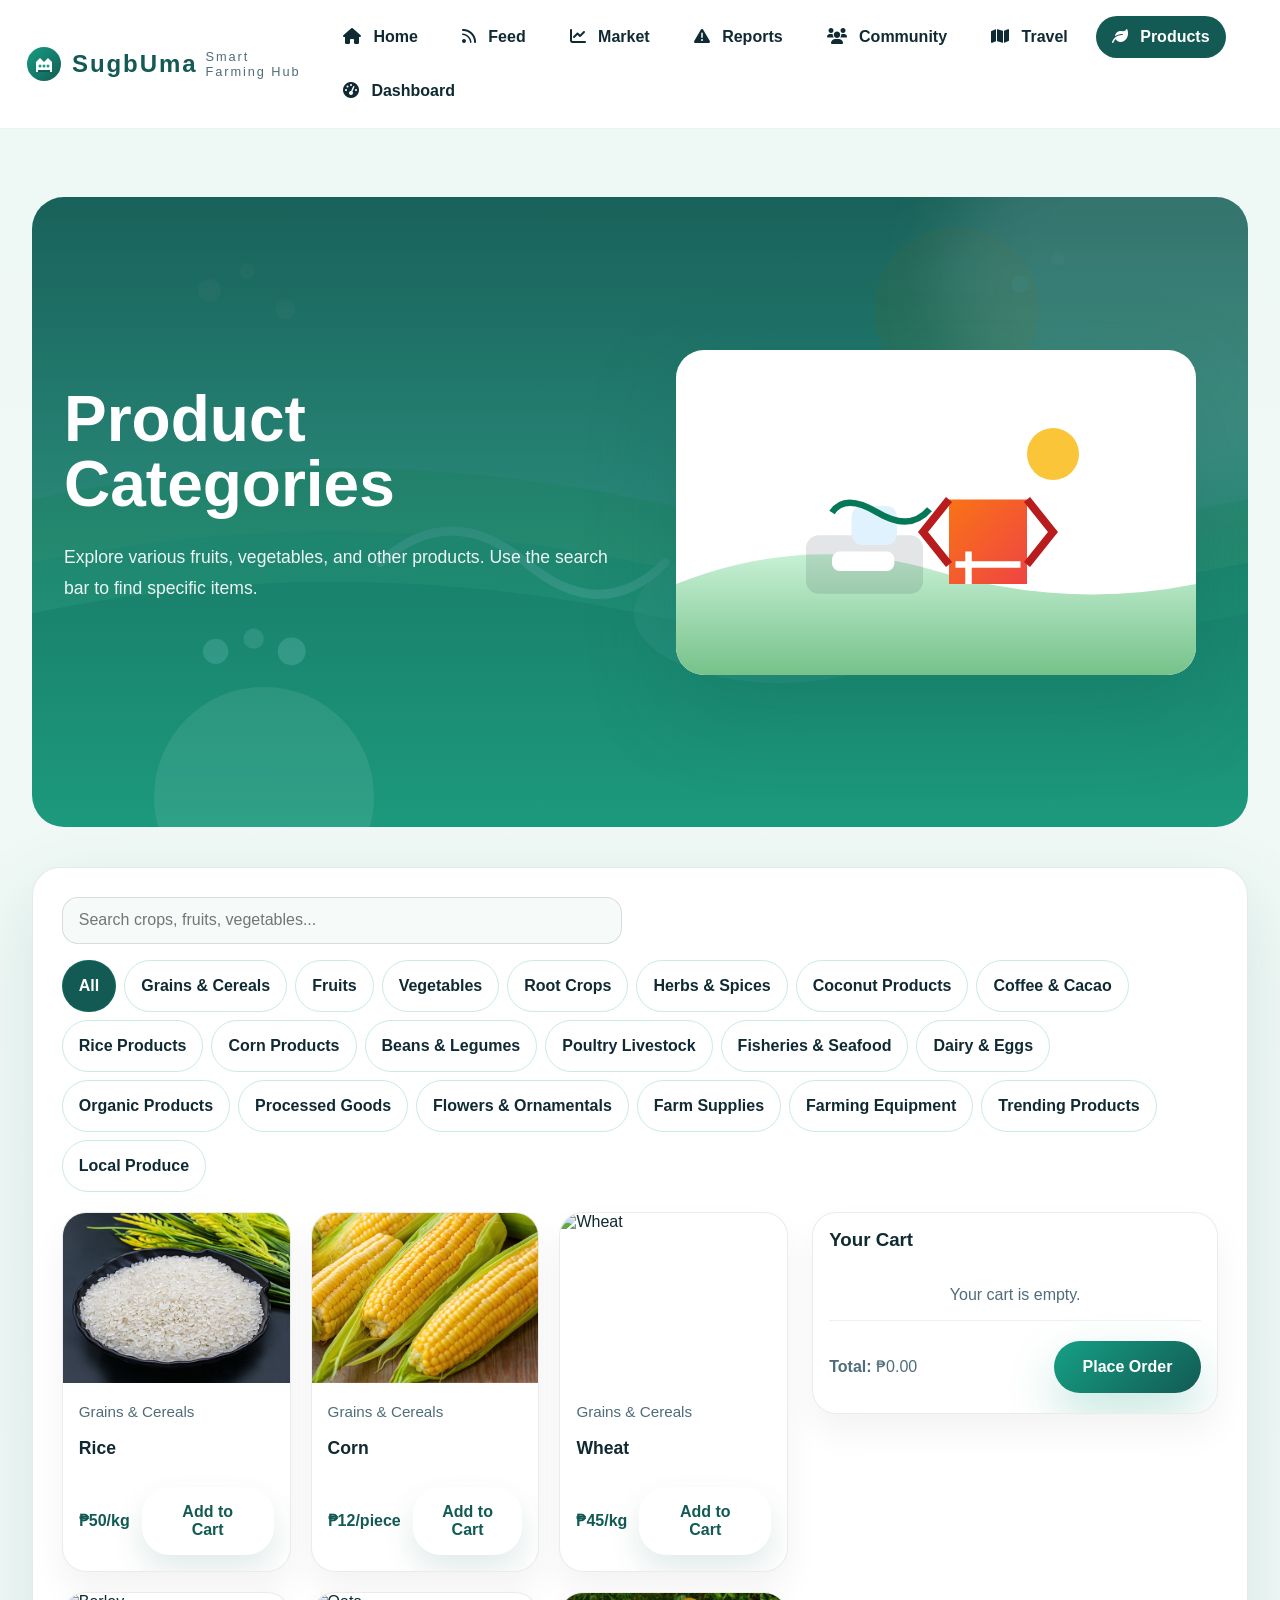
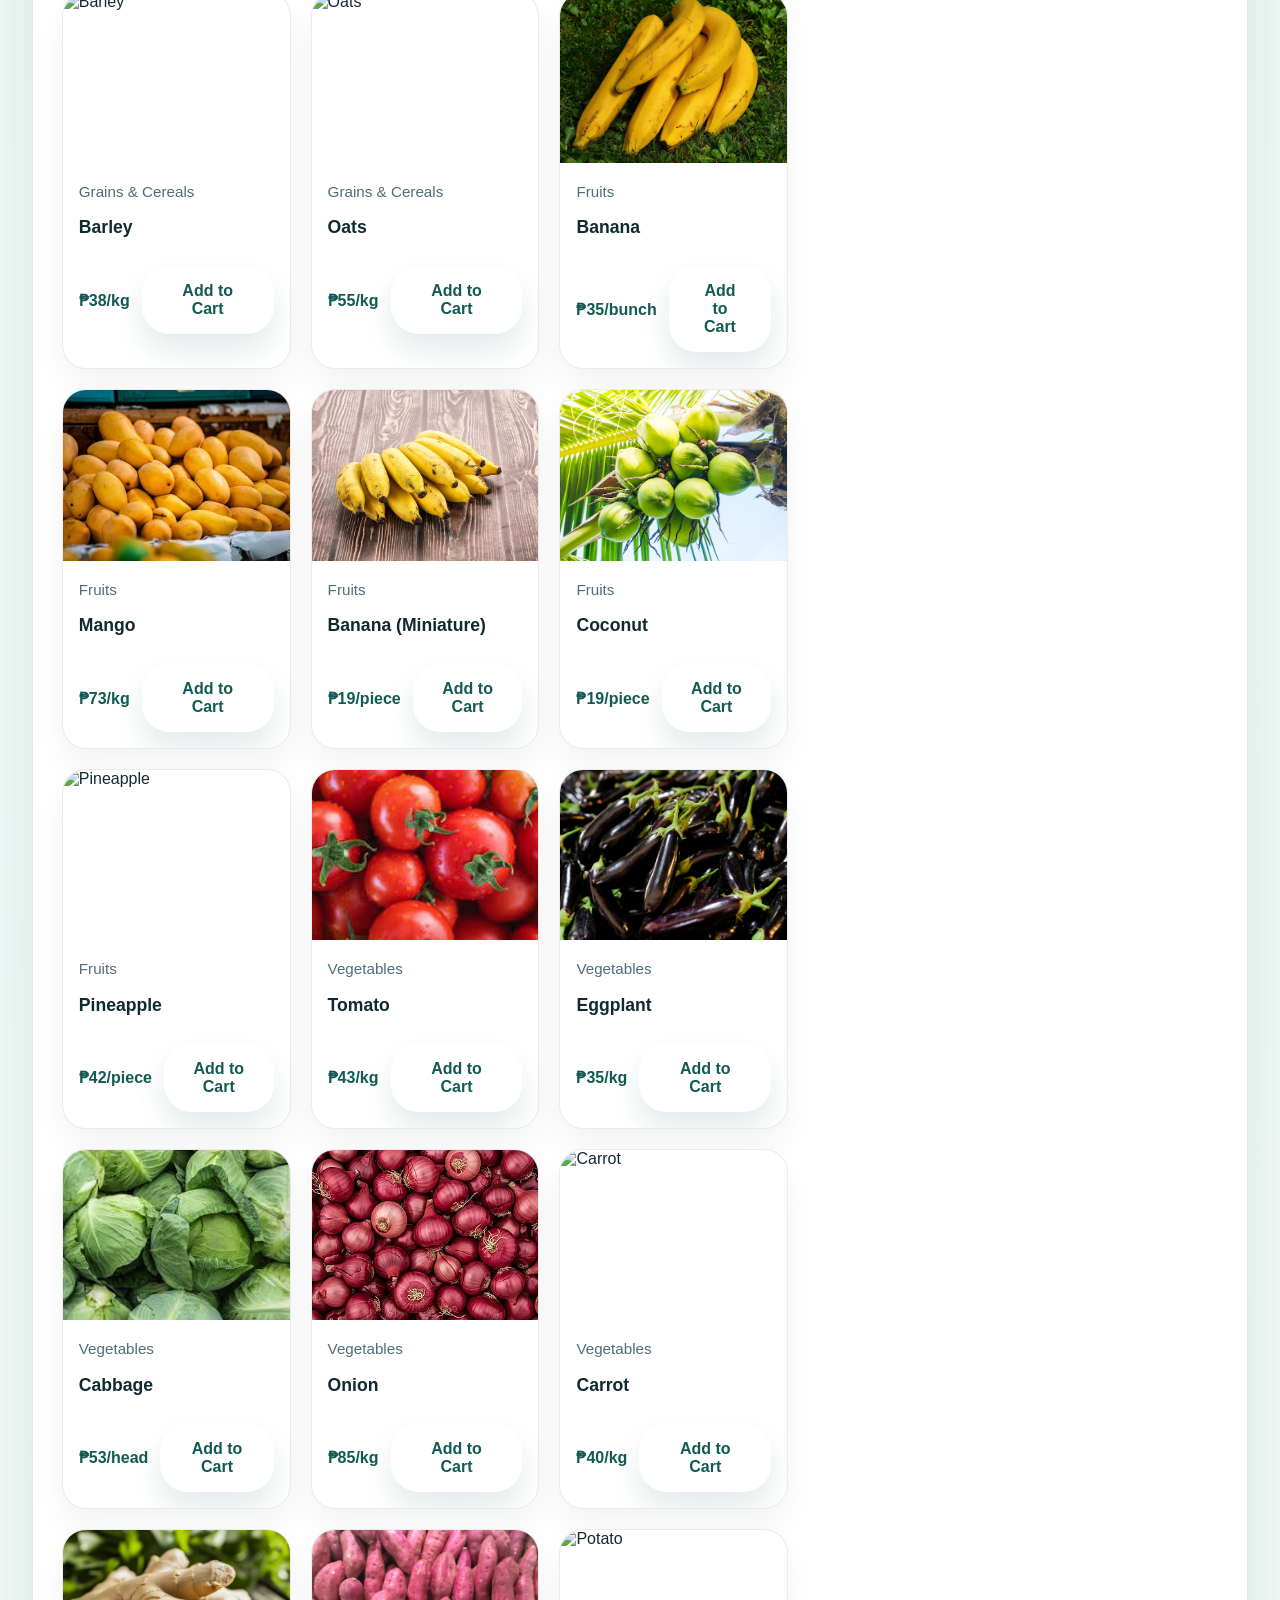
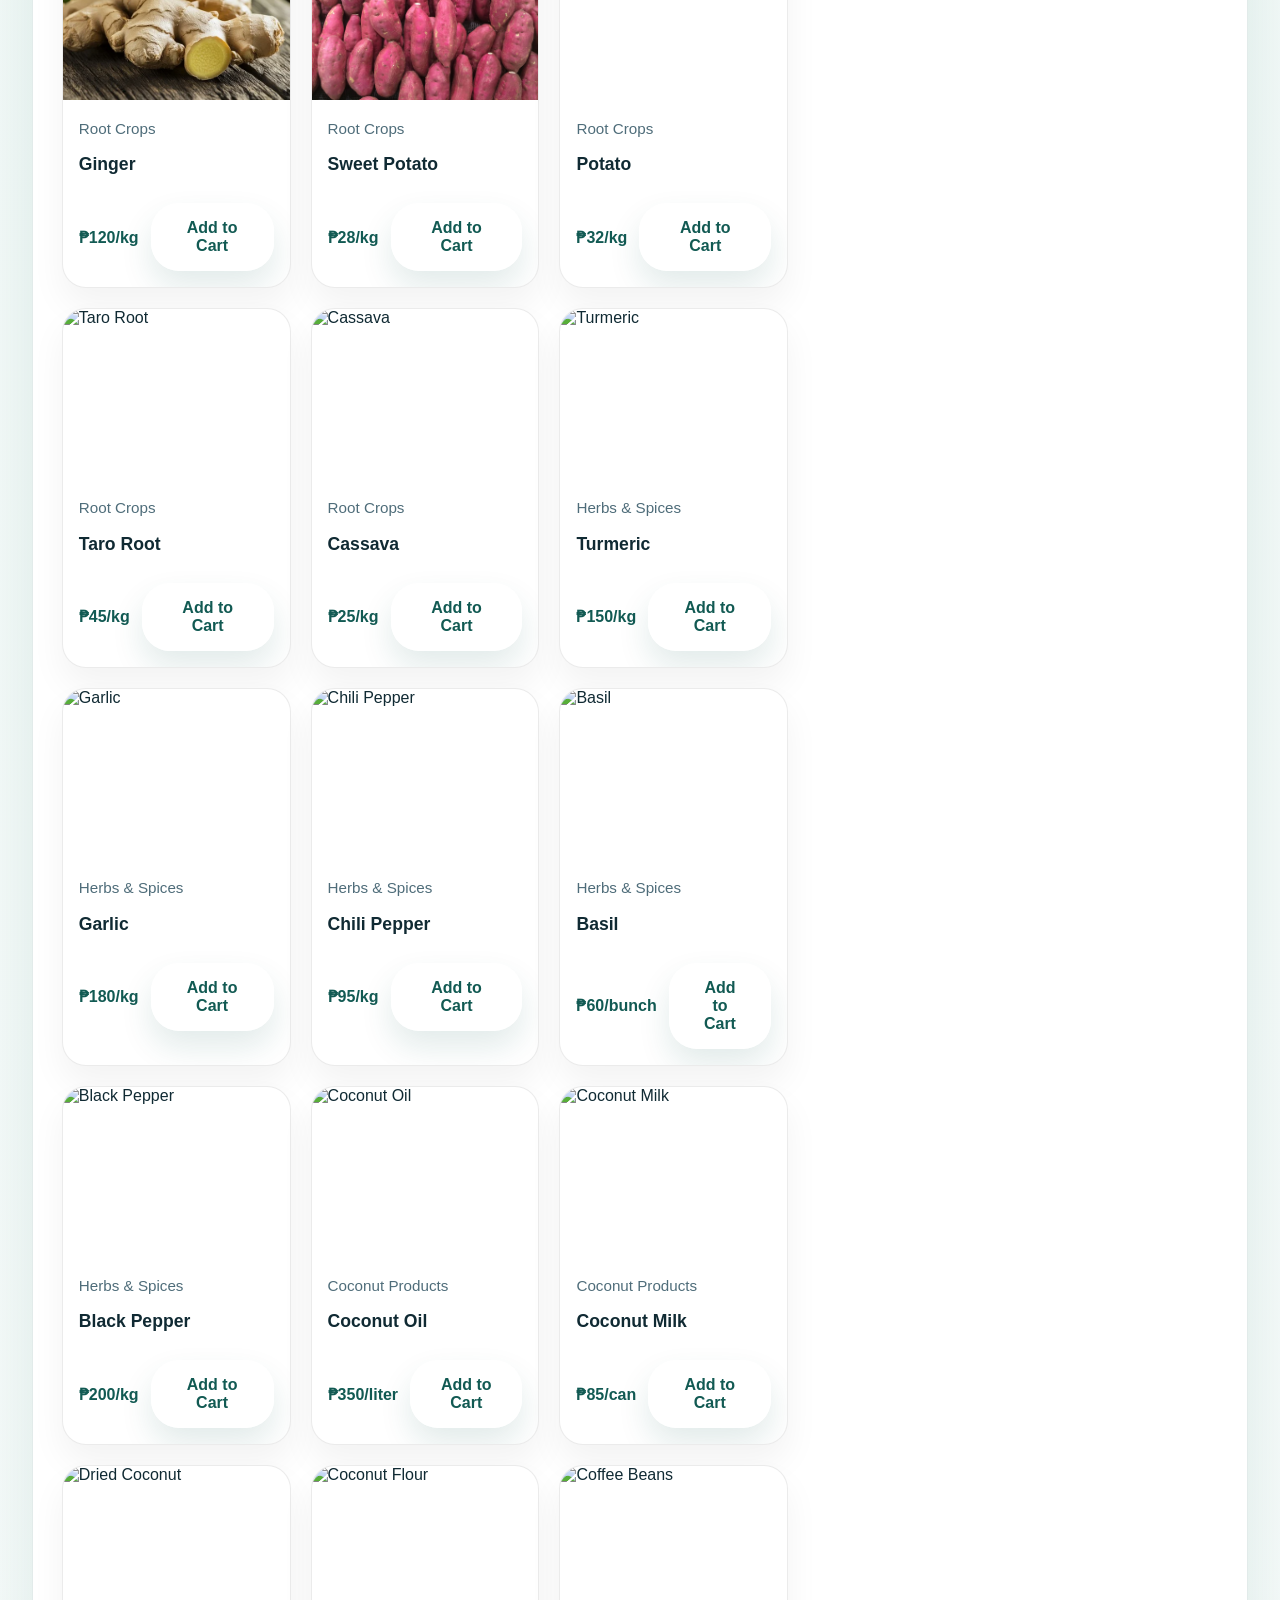
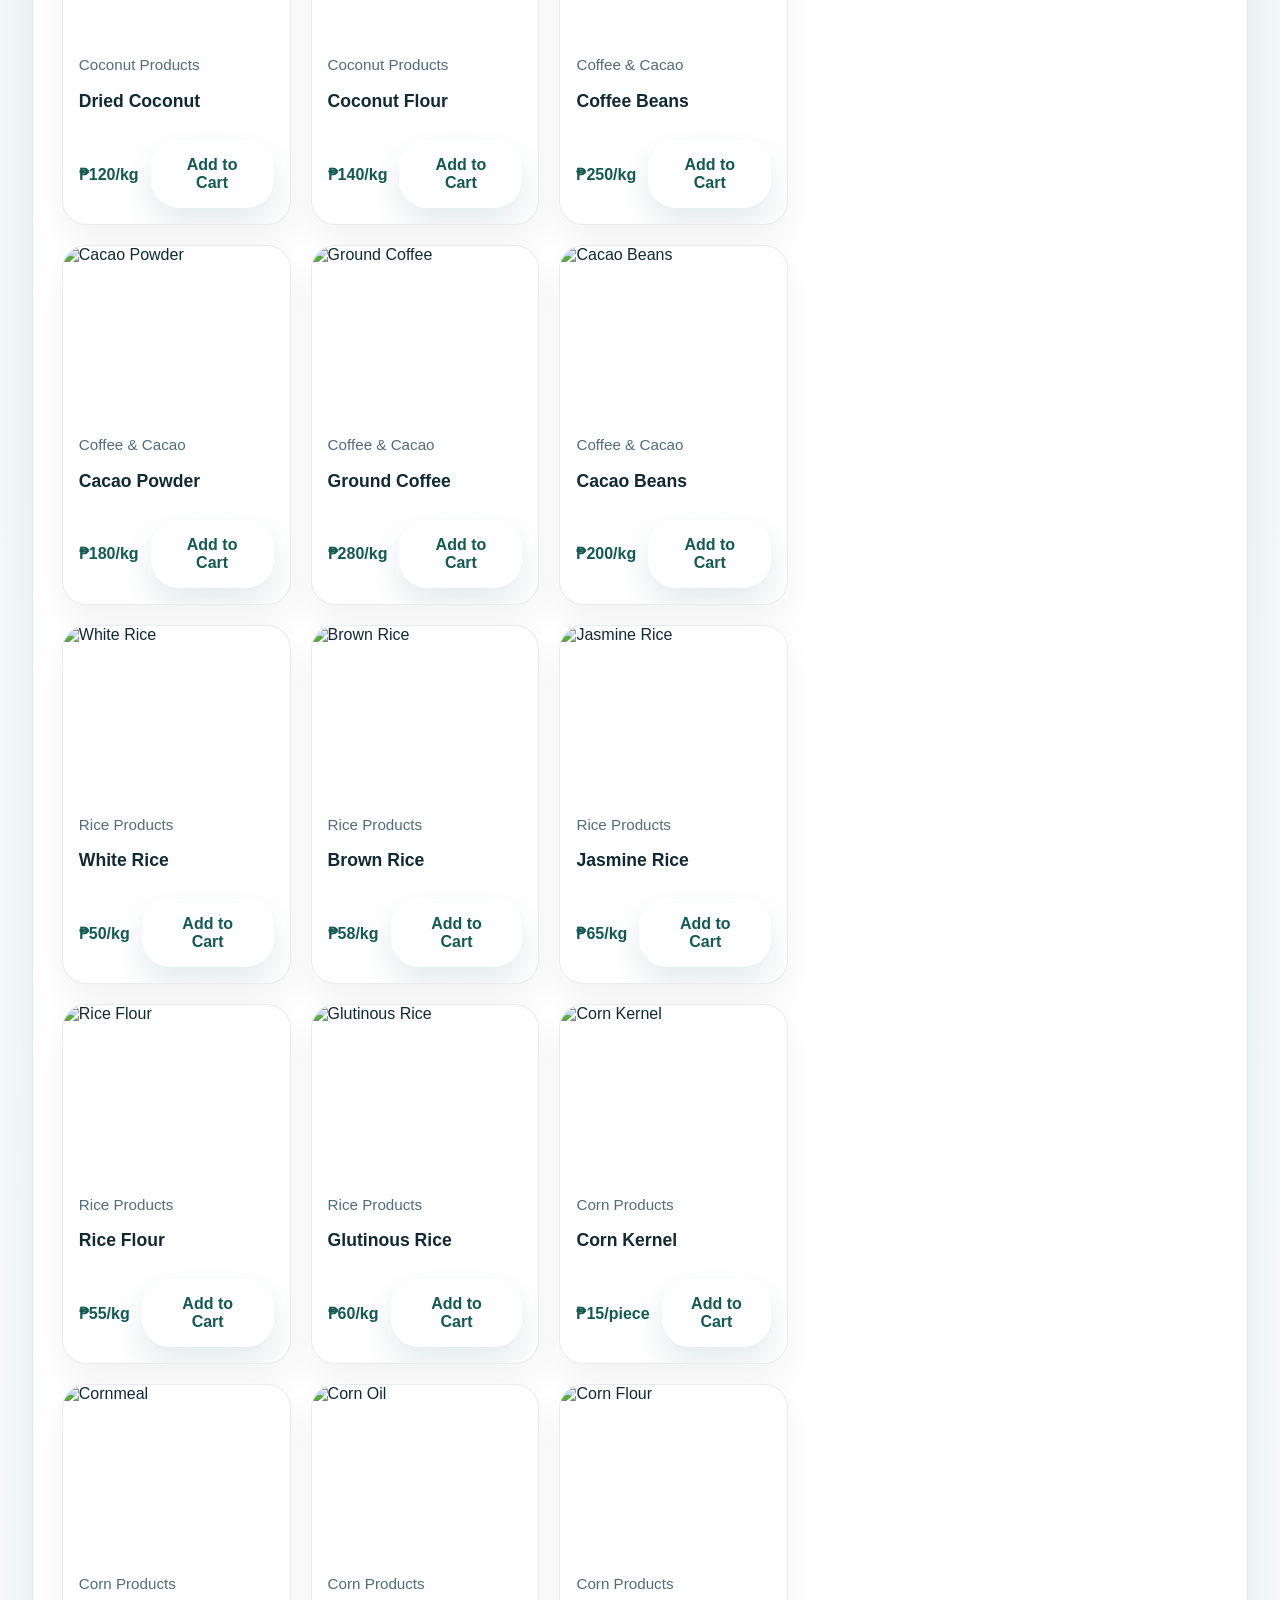
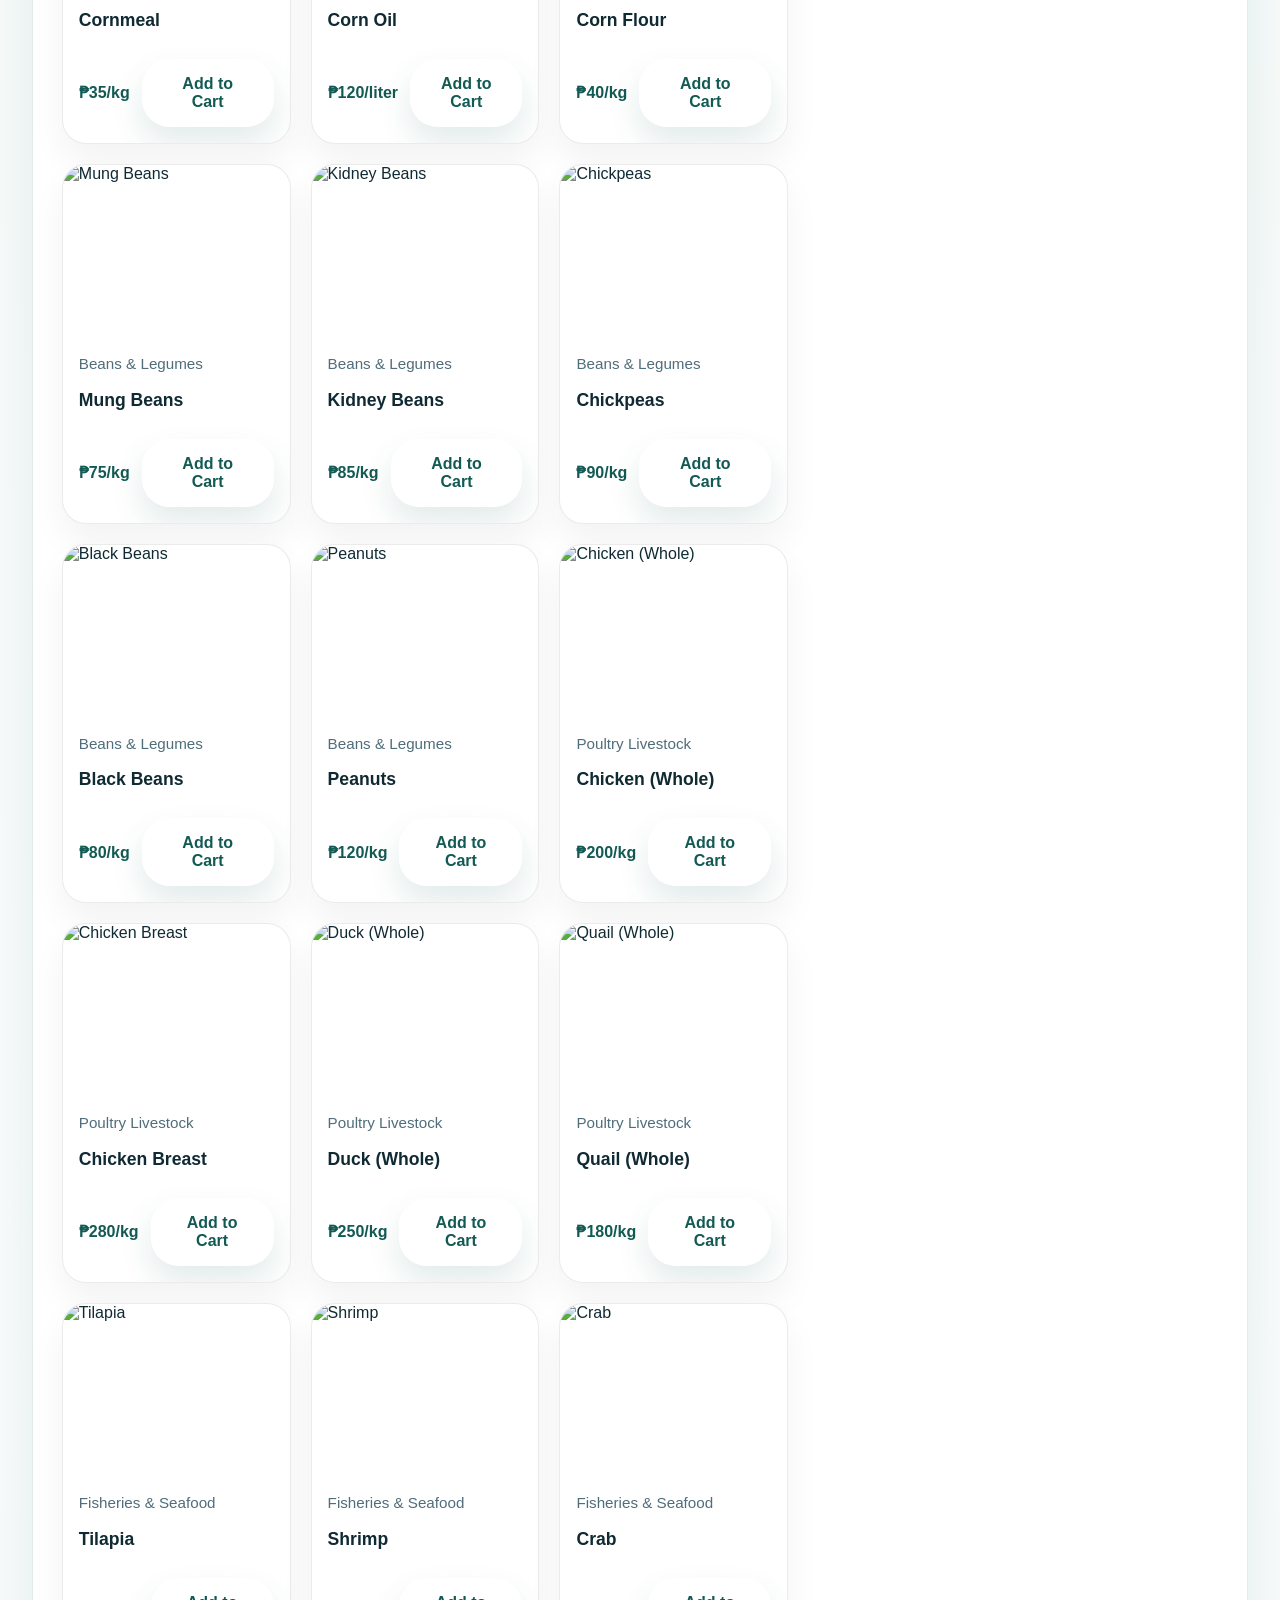
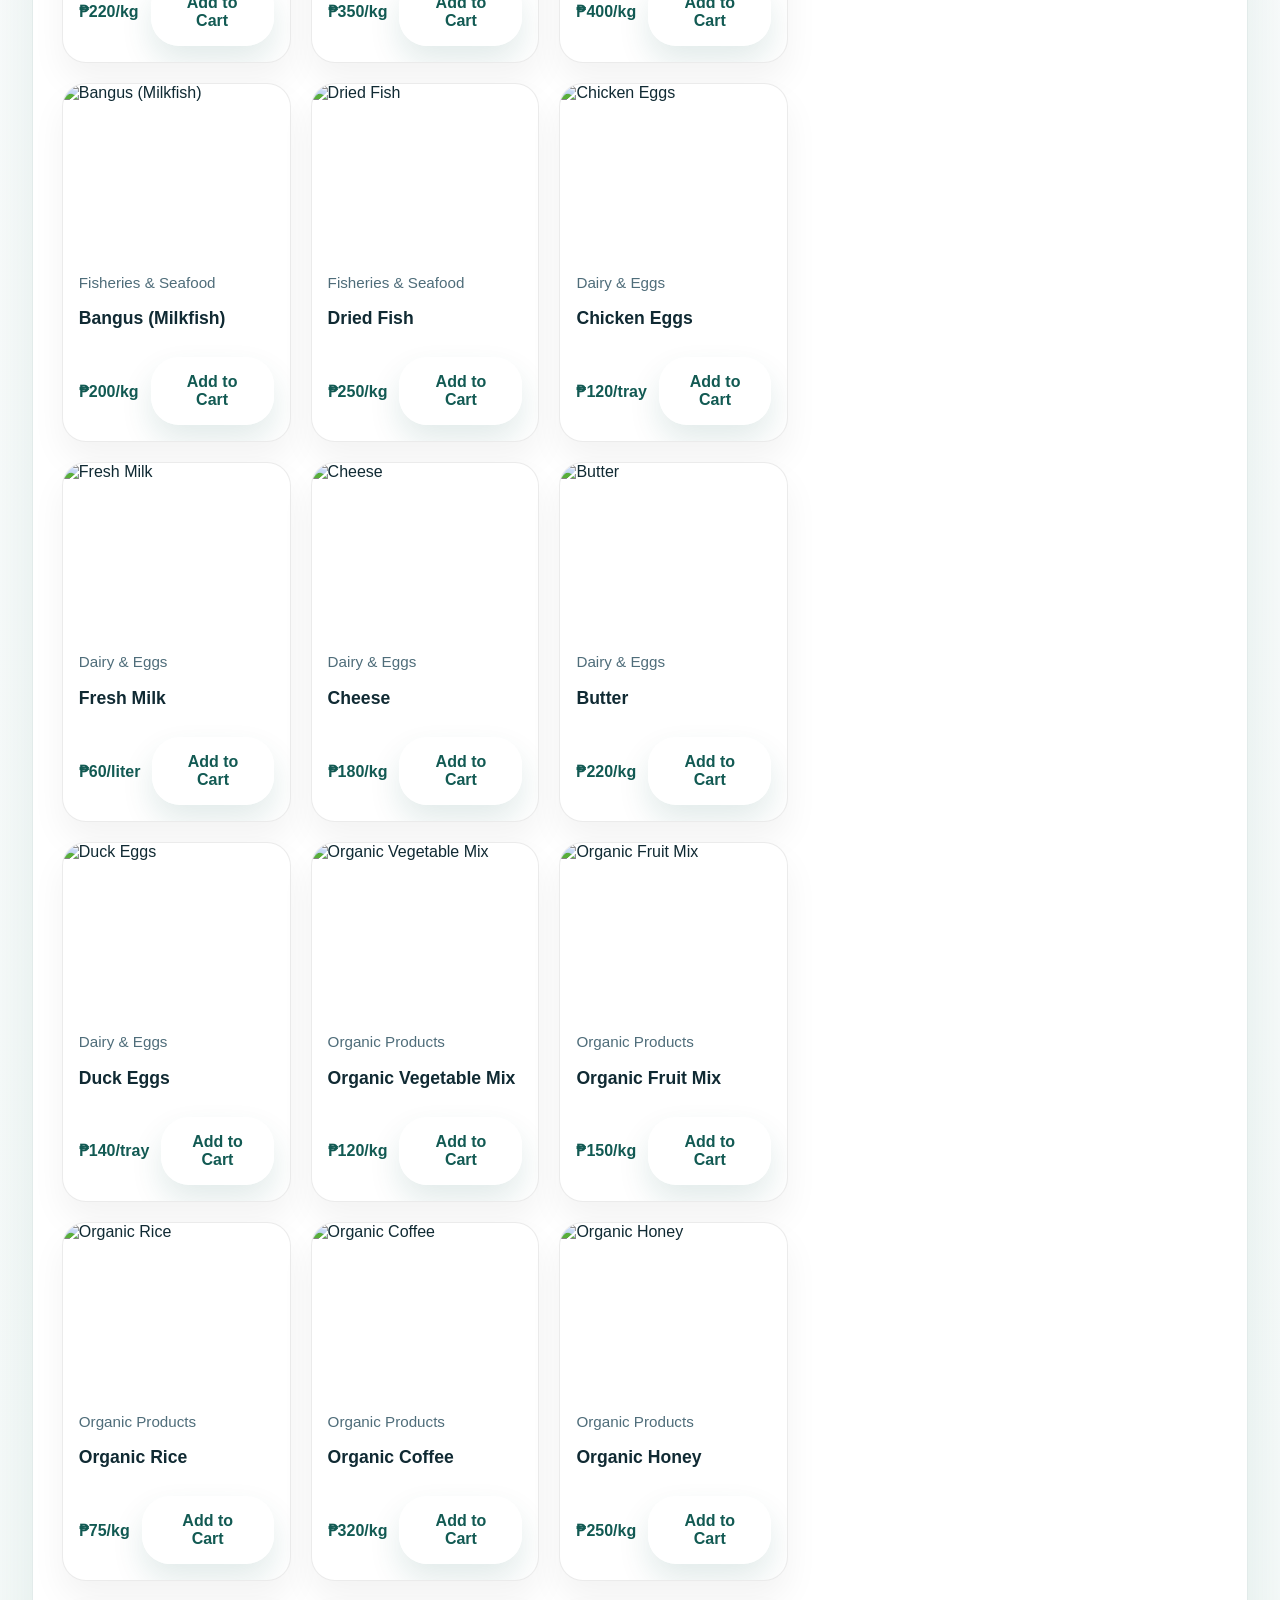
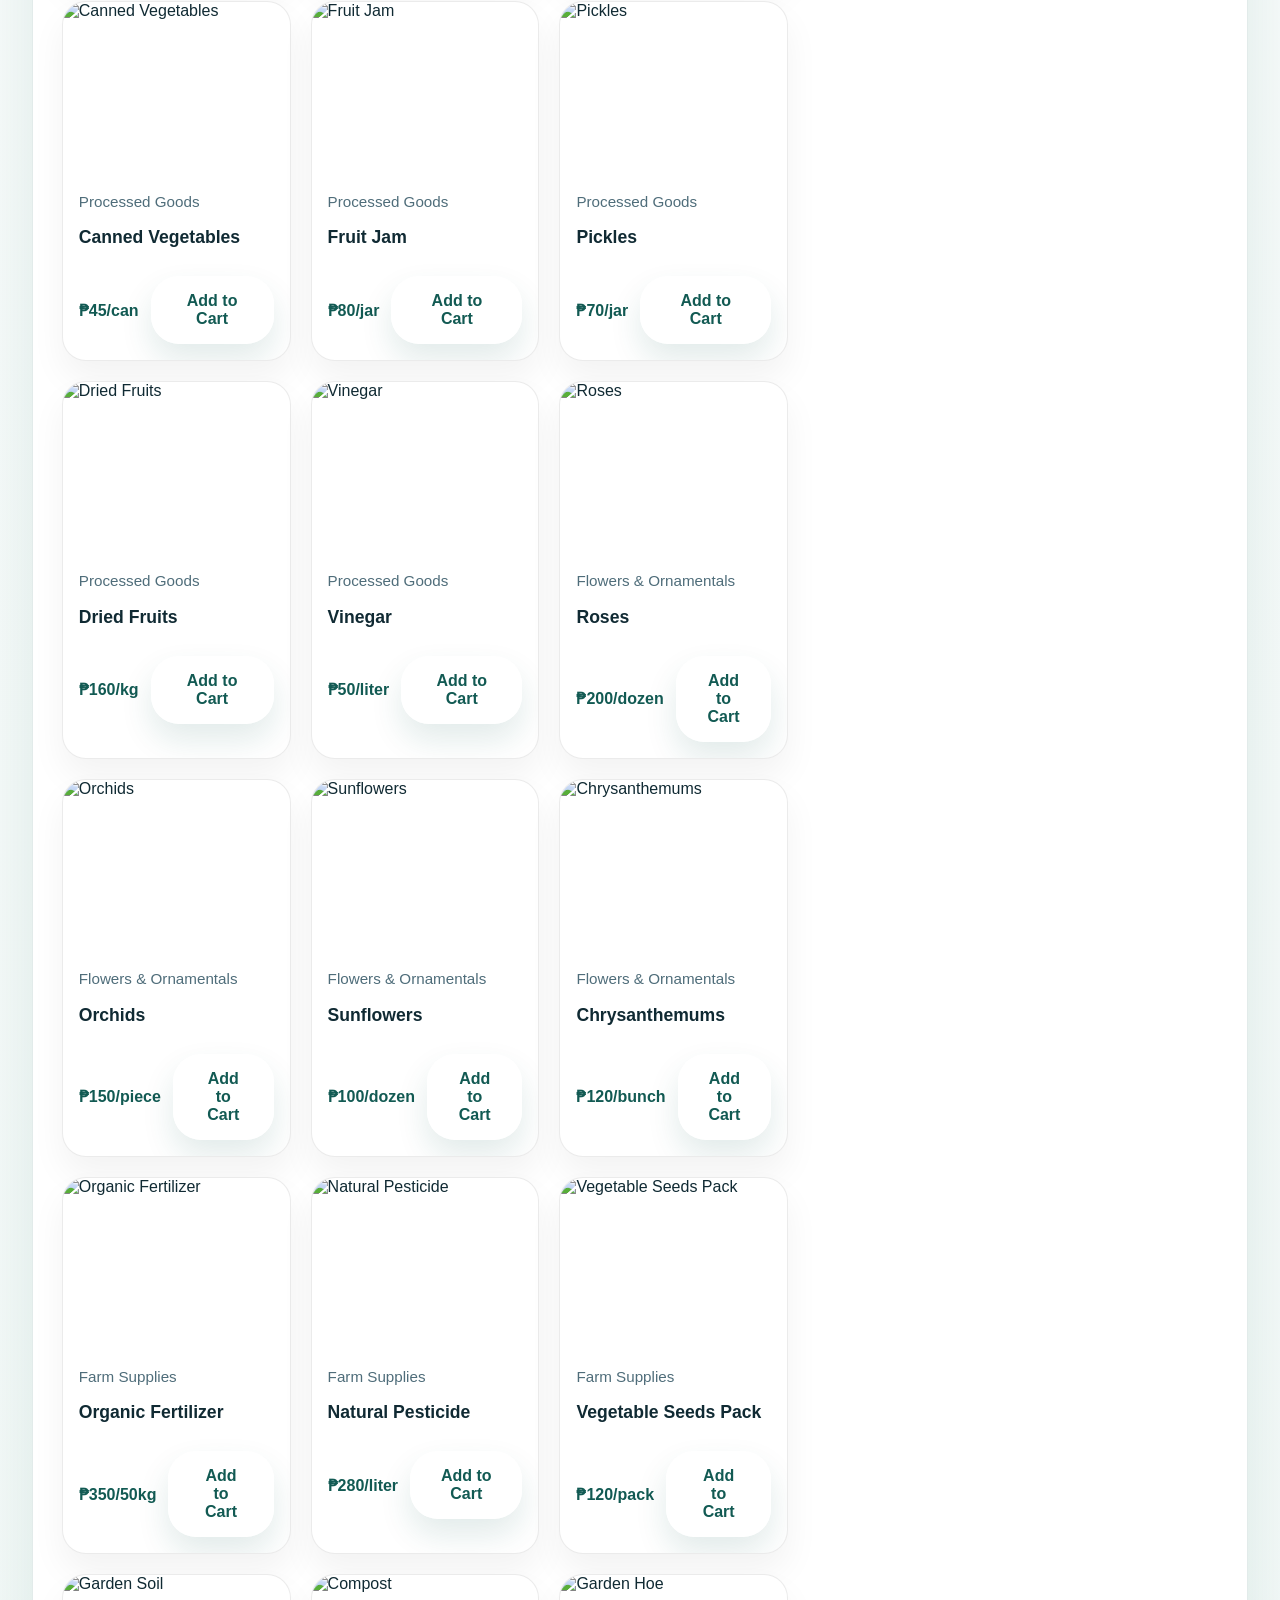
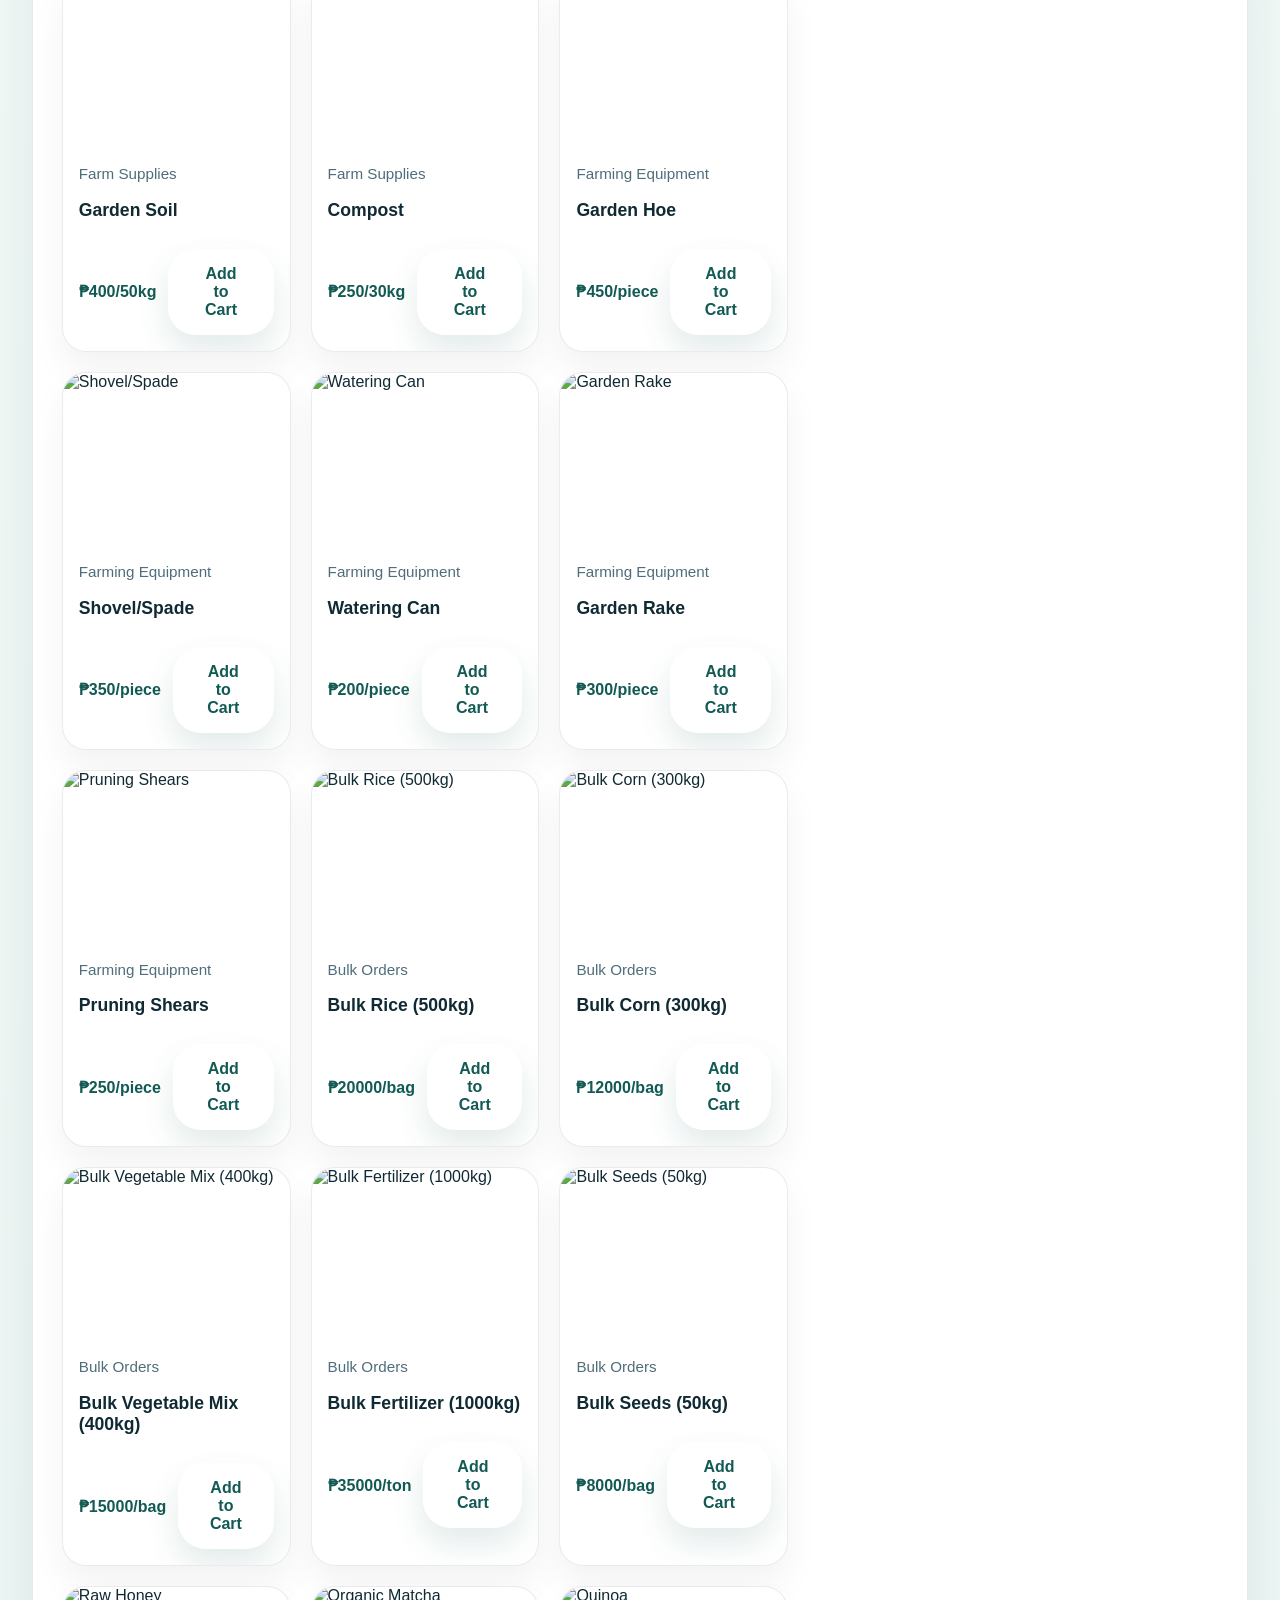
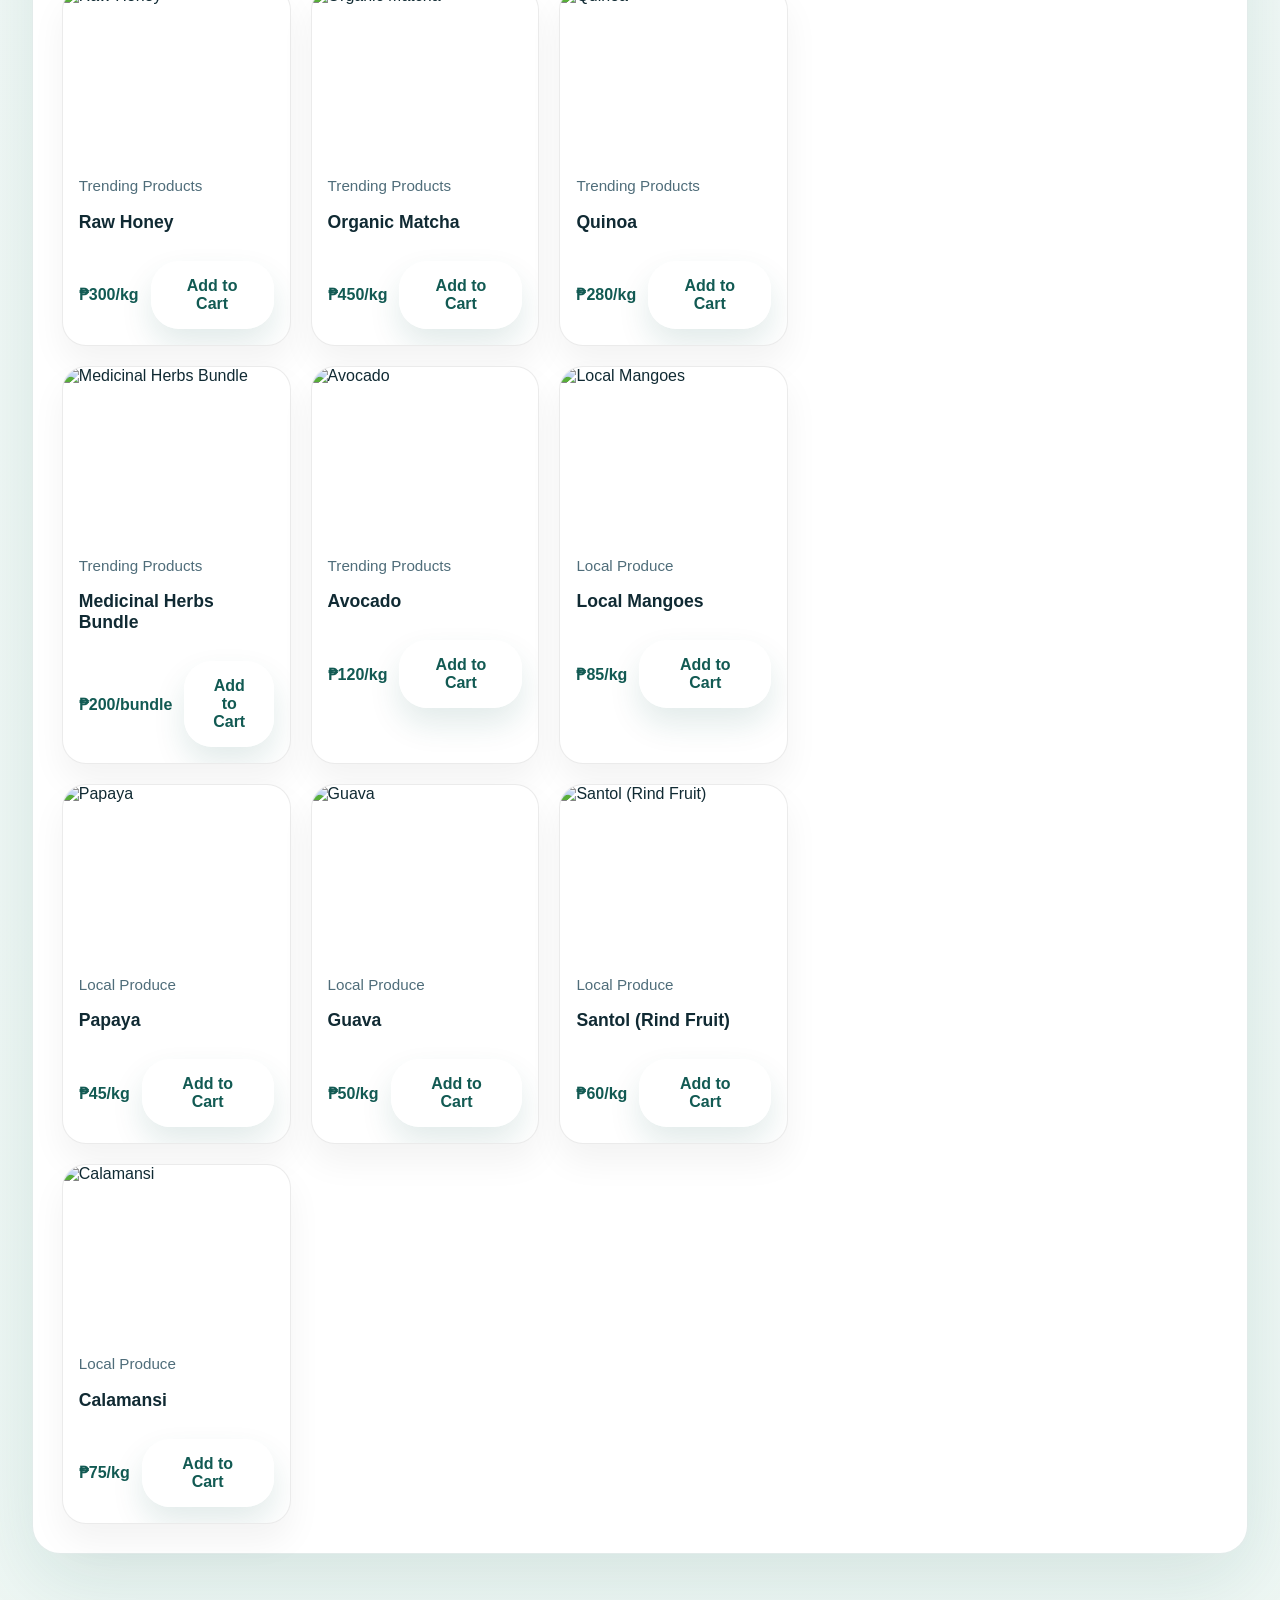
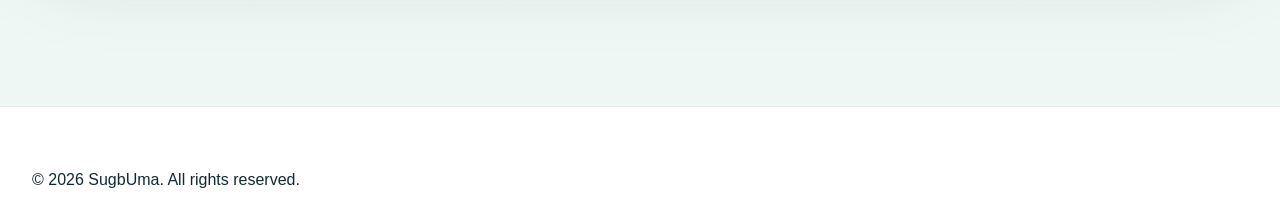
==== commit d4a167c6: "Add comprehensive product categories with 3-5 examples for each" ====
--- a/produce.html
+++ b/produce.html
@@ -1,262 +1,406 @@
-<!DOCTYPE html>
-<html lang="en">
-<head>
-    <meta charset="UTF-8">
-    <meta name="viewport" content="width=device-width, initial-scale=1.0">
-    <title>Product Categories - SugbUma</title>
-    <link rel="stylesheet" href="css/style.css">
-    <link rel="stylesheet" href="https://cdnjs.cloudflare.com/ajax/libs/font-awesome/6.0.0/css/all.min.css">
-    <link rel="icon" type="image/png" href="images/sugbuma-logo.svg">
-</head>
-<body>
-    <header>
-        <h1><img src="images/sugbuma-logo.svg" alt="SugbUma Logo" style="width: 40px; height: 40px; margin-right: 0.5rem;"> SugbUma <span class="tagline">Smart Farming Hub</span></h1>
-        <button class="nav-toggle" aria-label="Toggle navigation">
-            <span></span>
-            <span></span>
-            <span></span>
-        </button>
-        <nav>
-            <a href="index.html"><i class="fas fa-home"></i> Home</a>
-            <a href="feed.html"><i class="fas fa-rss"></i> Feed</a>
-            <a href="market.html"><i class="fas fa-chart-line"></i> Market</a>
-            <a href="report.html"><i class="fas fa-exclamation-triangle"></i> Reports</a>
-            <a href="community.html"><i class="fas fa-users"></i> Community</a>
-            <a href="travel.html"><i class="fas fa-map"></i> Travel</a>
-            <a href="produce.html"><i class="fas fa-leaf"></i> Products</a>
-            <a href="dashboard.html"><i class="fas fa-tachometer-alt"></i> Dashboard</a>
-        </nav>
-    </header>
-    <main>
-        <section class="hero">
-            <div class="hero-content">
-                <h2>ProductCategories</h2>
-                <p>Explore various fruits, vegetables, and other products. Use the search bar to find specific items.</p>
-            </div>
-            <img class="hero-image" src="images/farm-illustration.svg" alt="Produce illustration">
-        </section>
-                <section class="card shop-section">
-            <div class="shop-header">
-                <input type="text" id="searchBar" placeholder="Search crops, fruits, vegetables...">
-                <div class="shop-tabs">
-                    <button class="tab-btn active" data-category="all">All</button>
-                    <button class="tab-btn" data-category="Fruit">Fruits</button>
-                    <button class="tab-btn" data-category="Vegetable">Vegetables</button>
-                    <button class="tab-btn" data-category="Grain">Grains</button>
-                    <button class="tab-btn" data-category="Root">Root Crops</button>
-                </div>
-            </div>
-            <div class="shop-body">
-                <div id="productGrid" class="product-grid"></div>
-                <aside class="cart-panel">
-                    <h3>Your Cart</h3>
-                    <ul id="cartItems" class="cart-items"></ul>
-                    <div class="cart-summary">
-                        <p><strong>Total:</strong> ₱<span id="cartTotal">0.00</span></p>
-                        <button id="checkoutBtn" class="btn btn-primary" type="button">Place Order</button>
-                    </div>
-                </aside>
-            </div>
-        </section>
-    </main>
-    <footer>
-        <p>&copy; 2026 SugbUma. All rights reserved.</p>
-    </footer>
-    <script src="js/main.js"></script>
-    <script>
-        const products = [
-            { id: 'tomato', name: 'Tomato', category: 'Vegetable', price: 43, unit: 'kg', image: 'images/tomato.jpg' },
-            { id: 'eggplant', name: 'Eggplant', category: 'Vegetable', price: 35, unit: 'kg', image: 'images/eggplant.png' },
-            { id: 'cabbage', name: 'Cabbage', category: 'Vegetable', price: 53, unit: 'head', image: 'images/cabbage.jPG' },
-            { id: 'banana', name: 'Banana', category: 'Fruit', price: 35, unit: 'bunch', image: 'images/banana.jpg' },
-            { id: 'mango', name: 'Mango', category: 'Fruit', price: 73, unit: 'kg', image: 'images/mango.jpg' },
-            { id: 'corn', name: 'Corn', category: 'Grain', price: 12, unit: 'piece', image: 'images/corn.jpg' },
-            { id: 'rice', name: 'Rice', category: 'Grain', price: 50, unit: 'kg', image: 'images/rice.jpg' },
-            { id: 'ginger', name: 'Ginger', category: 'Root', price: 120, unit: 'kg', image: 'images/ginger.webp' },
-            { id: 'onion', name: 'Onion', category: 'Vegetable', price: 85, unit: 'kg', image: 'images/onion.webp' },
-            { id: 'sweetPotato', name: 'Sweet Potato', category: 'Root', price: 28, unit: 'kg', image: 'images/sweet_potato.jpg' },
-            { id: 'banana2', name: 'Banana (Min)', category: 'Fruit', price: 19, unit: 'piece', image: 'images/banan_min.jpg' },
-            { id: 'coconut', name: 'Coconut', category: 'Fruit', price: 19, unit: 'piece', image: 'images/coconut.avif' }
-        ];
-
-        const productGrid = document.getElementById('productGrid');
-        const searchBar = document.getElementById('searchBar');
-        const cartItemsElement = document.getElementById('cartItems');
-        const cartTotalElement = document.getElementById('cartTotal');
-        const checkoutBtn = document.getElementById('checkoutBtn');
-        const currentUser = JSON.parse(localStorage.getItem('currentUser'));
-        const cartKey = currentUser ? `cart_${currentUser.email}` : 'cart_guest';
-        let cart = JSON.parse(localStorage.getItem(cartKey)) || [];
-        let currentCategory = 'all';
-
-        function saveCart() {
-            localStorage.setItem(cartKey, JSON.stringify(cart));
-        }
-
-        function renderProducts(filter = 'all', query = '') {
-            productGrid.innerHTML = '';
-            const normalizedQuery = query.trim().toLowerCase();
-            const filtered = products.filter(product => {
-                const matchesCategory = filter === 'all' || product.category === filter;
-                const matchesQuery = product.name.toLowerCase().includes(normalizedQuery) || product.category.toLowerCase().includes(normalizedQuery);
-                return matchesCategory && matchesQuery;
-            });
-
-            if (!filtered.length) {
-                productGrid.innerHTML = '<p class="empty">No products found. Try a different search term.</p>';
-                return;
-            }
-
-            filtered.forEach(product => {
-                const card = document.createElement('article');
-                card.className = 'product-card';
-                card.innerHTML = `
-                    <img src="${product.image}" alt="${product.name}">
-                    <div class="product-card-body">
-                        <p>${product.category}</p>
-                        <h4>${product.name}</h4>
-                        <div class="product-meta">
-                            <span class="product-price">₱${product.price}/${product.unit}</span>
-                            <button class="btn btn-secondary" type="button" data-id="${product.id}">Add to Cart</button>
-                        </div>
-                    </div>
-                `;
-                const addButton = card.querySelector('button');
-                addButton.addEventListener('click', () => addToCart(product.id));
-                productGrid.appendChild(card);
-            });
-        }
-
-        function renderCart() {
-            cartItemsElement.innerHTML = '';
-            if (!cart.length) {
-                cartItemsElement.innerHTML = '<li class="empty">Your cart is empty.</li>';
-                cartTotalElement.textContent = '0.00';
-                return;
-            }
-
-            let total = 0;
-            cart.forEach(item => {
-                total += item.price * item.qty;
-                const listItem = document.createElement('li');
-                listItem.className = 'cart-item';
-                listItem.dataset.id = item.id;
-                listItem.innerHTML = `
-                    <div class="cart-item-details">
-                        <strong>${item.name}</strong>
-                        <span>₱${item.price}/${item.unit}</span>
-                    </div>
-                    <div class="cart-item-actions">
-                        <div class="qty-controls">
-                            <button class="qty-btn" data-action="decrease">-</button>
-                            <span>${item.qty}</span>
-                            <button class="qty-btn" data-action="increase">+</button>
-                        </div>
-                        <button class="remove-btn" type="button">Remove</button>
-                    </div>
-                `;
-                cartItemsElement.appendChild(listItem);
-            });
-            cartTotalElement.textContent = total.toFixed(2);
-        }
-
-        function updateCartCount() {
-            if (window.updateCartCount) window.updateCartCount();
-        }
-
-        function addToCart(productId) {
-            const product = products.find(item => item.id === productId);
-            if (!product) return;
-            const existing = cart.find(item => item.id === productId);
-            if (existing) {
-                existing.qty += 1;
-            } else {
-                cart.push({ id: product.id, name: product.name, price: product.price, unit: product.unit, qty: 1 });
-            }
-            saveCart();
-            renderCart();
-            updateCartCount();
-            window.showToast && window.showToast(`${product.name} added to cart.`, 'success');
-        }
-
-        function removeCartItem(productId) {
-            cart = cart.filter(item => item.id !== productId);
-            saveCart();
-            renderCart();
-            updateCartCount();
-        }
-
-        function changeCartQuantity(productId, action) {
-            const item = cart.find(entry => entry.id === productId);
-            if (!item) return;
-            if (action === 'increase') {
-                item.qty += 1;
-            } else if (action === 'decrease') {
-                item.qty -= 1;
-            }
-            if (item.qty <= 0) {
-                removeCartItem(productId);
-                return;
-            }
-            saveCart();
-            renderCart();
-            updateCartCount();
-        }
-
-        cartItemsElement.addEventListener('click', function(event) {
-            const button = event.target.closest('button');
-            if (!button) return;
-            const itemElement = button.closest('.cart-item');
-            if (!itemElement) return;
-            const productId = itemElement.dataset.id;
-            const action = button.dataset.action;
-            if (action) {
-                changeCartQuantity(productId, action);
-            } else if (button.classList.contains('remove-btn')) {
-                removeCartItem(productId);
-            }
-        });
-
-        function setActiveCategory(categoryButton) {
-            document.querySelectorAll('.tab-btn').forEach(button => button.classList.remove('active'));
-            categoryButton.classList.add('active');
-            currentCategory = categoryButton.dataset.category;
-            renderProducts(currentCategory, searchBar.value);
-        }
-
-        document.querySelectorAll('.tab-btn').forEach(button => {
-            button.addEventListener('click', function() {
-                setActiveCategory(this);
-            });
-        });
-
-        searchBar.addEventListener('input', function() {
-            renderProducts(currentCategory, this.value);
-        });
-
-        checkoutBtn.addEventListener('click', function() {
-            if (!cart.length) {
-                window.showToast && window.showToast('Your cart is empty.', 'warning');
-                return;
-            }
-            if (!currentUser) {
-                localStorage.setItem('toastMessage', 'Please sign in to place your order.');
-                localStorage.setItem('toastType', 'warning');
-                window.location.href = 'login.html';
-                return;
-            }
-            localStorage.removeItem(cartKey);
-            cart = [];
-            renderCart();
-            updateCartCount();
-            localStorage.setItem('toastMessage', 'Order placed successfully! Thank you.');
-            localStorage.setItem('toastType', 'success');
-            window.location.href = 'dashboard.html';
-        });
-
-        renderProducts();
-        renderCart();
-    </script>
-</body>
-</html></content>
-<parameter name="filePath">d:\ASH WEB\produce.html</parameter>
+<!DOCTYPE html>
+<html lang="en">
+<head>
+    <meta charset="UTF-8">
+    <meta name="viewport" content="width=device-width, initial-scale=1.0">
+    <title>Product Categories - SugbUma</title>
+    <link rel="stylesheet" href="css/style.css">
+    <link rel="stylesheet" href="https://cdnjs.cloudflare.com/ajax/libs/font-awesome/6.0.0/css/all.min.css">
+    <link rel="icon" type="image/png" href="images/sugbuma-logo.svg">
+</head>
+<body>
+    <header>
+        <h1><img src="images/sugbuma-logo.svg" alt="SugbUma Logo" style="width: 40px; height: 40px; margin-right: 0.5rem;"> SugbUma <span class="tagline">Smart Farming Hub</span></h1>
+        <button class="nav-toggle" aria-label="Toggle navigation">
+            <span></span>
+            <span></span>
+            <span></span>
+        </button>
+        <nav>
+            <a href="index.html"><i class="fas fa-home"></i> Home</a>
+            <a href="feed.html"><i class="fas fa-rss"></i> Feed</a>
+            <a href="market.html"><i class="fas fa-chart-line"></i> Market</a>
+            <a href="report.html"><i class="fas fa-exclamation-triangle"></i> Reports</a>
+            <a href="community.html"><i class="fas fa-users"></i> Community</a>
+            <a href="travel.html"><i class="fas fa-map"></i> Travel</a>
+            <a href="produce.html"><i class="fas fa-leaf"></i> Products</a>
+            <a href="dashboard.html"><i class="fas fa-tachometer-alt"></i> Dashboard</a>
+        </nav>
+    </header>
+    <main>
+        <section class="hero">
+            <div class="hero-content">
+                <h2>Product Categories</h2>
+                <p>Explore various fruits, vegetables, and other products. Use the search bar to find specific items.</p>
+            </div>
+            <img class="hero-image" src="images/farm-illustration.svg" alt="Produce illustration">
+        </section>
+        <section class="card shop-section">
+            <div class="shop-header">
+                <input type="text" id="searchBar" placeholder="Search crops, fruits, vegetables...">
+                <div class="shop-tabs">
+                    <button class="tab-btn active" data-category="all">All</button>
+                    <button class="tab-btn" data-category="Grains & Cereals">Grains & Cereals</button>
+                    <button class="tab-btn" data-category="Fruits">Fruits</button>
+                    <button class="tab-btn" data-category="Vegetables">Vegetables</button>
+                    <button class="tab-btn" data-category="Root Crops">Root Crops</button>
+                    <button class="tab-btn" data-category="Herbs & Spices">Herbs & Spices</button>
+                    <button class="tab-btn" data-category="Coconut Products">Coconut Products</button>
+                    <button class="tab-btn" data-category="Coffee & Cacao">Coffee & Cacao</button>
+                    <button class="tab-btn" data-category="Rice Products">Rice Products</button>
+                    <button class="tab-btn" data-category="Corn Products">Corn Products</button>
+                    <button class="tab-btn" data-category="Beans & Legumes">Beans & Legumes</button>
+                    <button class="tab-btn" data-category="Poultry Livestock">Poultry Livestock</button>
+                    <button class="tab-btn" data-category="Fisheries & Seafood">Fisheries & Seafood</button>
+                    <button class="tab-btn" data-category="Dairy & Eggs">Dairy & Eggs</button>
+                    <button class="tab-btn" data-category="Organic Products">Organic Products</button>
+                    <button class="tab-btn" data-category="Processed Goods">Processed Goods</button>
+                    <button class="tab-btn" data-category="Flowers & Ornamentals">Flowers & Ornamentals</button>
+                    <button class="tab-btn" data-category="Farm Supplies">Farm Supplies</button>
+                    <button class="tab-btn" data-category="Farming Equipment">Farming Equipment</button>
+                    <button class="tab-btn" data-category="Trending Products">Trending Products</button>
+                    <button class="tab-btn" data-category="Local Produce">Local Produce</button>
+                </div>
+            </div>
+            <div class="shop-body">
+                <div id="productGrid" class="product-grid"></div>
+                <aside class="cart-panel">
+                    <h3>Your Cart</h3>
+                    <ul id="cartItems" class="cart-items"></ul>
+                    <div class="cart-summary">
+                        <p><strong>Total:</strong> ₱<span id="cartTotal">0.00</span></p>
+                        <button id="checkoutBtn" class="btn btn-primary" type="button">Place Order</button>
+                    </div>
+                </aside>
+            </div>
+        </section>
+    </main>
+    <footer>
+        <p>&copy; 2026 SugbUma. All rights reserved.</p>
+    </footer>
+    <script src="js/main.js"></script>
+    <script>
+        const products = [
+            // Grains & Cereals (5 items)
+            { id: 'rice', name: 'Rice', category: 'Grains & Cereals', price: 50, unit: 'kg', image: 'images/rice.jpg' },
+            { id: 'corn', name: 'Corn', category: 'Grains & Cereals', price: 12, unit: 'piece', image: 'images/corn.jpg' },
+            { id: 'wheat', name: 'Wheat', category: 'Grains & Cereals', price: 45, unit: 'kg', image: 'images/wheat.jpg' },
+            { id: 'barley', name: 'Barley', category: 'Grains & Cereals', price: 38, unit: 'kg', image: 'images/barley.jpg' },
+            { id: 'oats', name: 'Oats', category: 'Grains & Cereals', price: 55, unit: 'kg', image: 'images/oats.jpg' },
+
+            // Fruits (5 items)
+            { id: 'banana', name: 'Banana', category: 'Fruits', price: 35, unit: 'bunch', image: 'images/banana.jpg' },
+            { id: 'mango', name: 'Mango', category: 'Fruits', price: 73, unit: 'kg', image: 'images/mango.jpg' },
+            { id: 'banana_min', name: 'Banana (Miniature)', category: 'Fruits', price: 19, unit: 'piece', image: 'images/banan_min.jpg' },
+            { id: 'coconut', name: 'Coconut', category: 'Fruits', price: 19, unit: 'piece', image: 'images/coconut.avif' },
+            { id: 'pineapple', name: 'Pineapple', category: 'Fruits', price: 42, unit: 'piece', image: 'images/pineapple.jpg' },
+
+            // Vegetables (5 items)
+            { id: 'tomato', name: 'Tomato', category: 'Vegetables', price: 43, unit: 'kg', image: 'images/tomato.jpg' },
+            { id: 'eggplant', name: 'Eggplant', category: 'Vegetables', price: 35, unit: 'kg', image: 'images/eggplant.png' },
+            { id: 'cabbage', name: 'Cabbage', category: 'Vegetables', price: 53, unit: 'head', image: 'images/cabbage.jpg' },
+            { id: 'onion', name: 'Onion', category: 'Vegetables', price: 85, unit: 'kg', image: 'images/onion.webp' },
+            { id: 'carrot', name: 'Carrot', category: 'Vegetables', price: 40, unit: 'kg', image: 'images/carrot.jpg' },
+
+            // Root Crops (5 items)
+            { id: 'ginger', name: 'Ginger', category: 'Root Crops', price: 120, unit: 'kg', image: 'images/ginger.webp' },
+            { id: 'sweet_potato', name: 'Sweet Potato', category: 'Root Crops', price: 28, unit: 'kg', image: 'images/sweet_potato.jpg' },
+            { id: 'potato', name: 'Potato', category: 'Root Crops', price: 32, unit: 'kg', image: 'images/potato.jpg' },
+            { id: 'taro', name: 'Taro Root', category: 'Root Crops', price: 45, unit: 'kg', image: 'images/taro.jpg' },
+            { id: 'cassava', name: 'Cassava', category: 'Root Crops', price: 25, unit: 'kg', image: 'images/cassava.jpg' },
+
+            // Herbs & Spices (5 items)
+            { id: 'turmeric', name: 'Turmeric', category: 'Herbs & Spices', price: 150, unit: 'kg', image: 'images/turmeric.jpg' },
+            { id: 'garlic', name: 'Garlic', category: 'Herbs & Spices', price: 180, unit: 'kg', image: 'images/garlic.jpg' },
+            { id: 'chili_pepper', name: 'Chili Pepper', category: 'Herbs & Spices', price: 95, unit: 'kg', image: 'images/chili_pepper.jpg' },
+            { id: 'basil', name: 'Basil', category: 'Herbs & Spices', price: 60, unit: 'bunch', image: 'images/basil.jpg' },
+            { id: 'black_pepper', name: 'Black Pepper', category: 'Herbs & Spices', price: 200, unit: 'kg', image: 'images/black_pepper.jpg' },
+
+            // Coconut Products (4 items)
+            { id: 'coconut_oil', name: 'Coconut Oil', category: 'Coconut Products', price: 350, unit: 'liter', image: 'images/coconut_oil.jpg' },
+            { id: 'coconut_milk', name: 'Coconut Milk', category: 'Coconut Products', price: 85, unit: 'can', image: 'images/coconut_milk.jpg' },
+            { id: 'dried_coconut', name: 'Dried Coconut', category: 'Coconut Products', price: 120, unit: 'kg', image: 'images/dried_coconut.jpg' },
+            { id: 'coconut_flour', name: 'Coconut Flour', category: 'Coconut Products', price: 140, unit: 'kg', image: 'images/coconut_flour.jpg' },
+
+            // Coffee & Cacao (4 items)
+            { id: 'coffee_beans', name: 'Coffee Beans', category: 'Coffee & Cacao', price: 250, unit: 'kg', image: 'images/coffee_beans.jpg' },
+            { id: 'cacao_powder', name: 'Cacao Powder', category: 'Coffee & Cacao', price: 180, unit: 'kg', image: 'images/cacao_powder.jpg' },
+            { id: 'ground_coffee', name: 'Ground Coffee', category: 'Coffee & Cacao', price: 280, unit: 'kg', image: 'images/ground_coffee.jpg' },
+            { id: 'cacao_beans', name: 'Cacao Beans', category: 'Coffee & Cacao', price: 200, unit: 'kg', image: 'images/cacao_beans.jpg' },
+
+            // Rice Products (5 items)
+            { id: 'white_rice', name: 'White Rice', category: 'Rice Products', price: 50, unit: 'kg', image: 'images/white_rice.jpg' },
+            { id: 'brown_rice', name: 'Brown Rice', category: 'Rice Products', price: 58, unit: 'kg', image: 'images/brown_rice.jpg' },
+            { id: 'jasmine_rice', name: 'Jasmine Rice', category: 'Rice Products', price: 65, unit: 'kg', image: 'images/jasmine_rice.jpg' },
+            { id: 'rice_flour', name: 'Rice Flour', category: 'Rice Products', price: 55, unit: 'kg', image: 'images/rice_flour.jpg' },
+            { id: 'glutinous_rice', name: 'Glutinous Rice', category: 'Rice Products', price: 60, unit: 'kg', image: 'images/glutinous_rice.jpg' },
+
+            // Corn Products (4 items)
+            { id: 'corn_kernel', name: 'Corn Kernel', category: 'Corn Products', price: 15, unit: 'piece', image: 'images/corn_kernel.jpg' },
+            { id: 'cornmeal', name: 'Cornmeal', category: 'Corn Products', price: 35, unit: 'kg', image: 'images/cornmeal.jpg' },
+            { id: 'corn_oil', name: 'Corn Oil', category: 'Corn Products', price: 120, unit: 'liter', image: 'images/corn_oil.jpg' },
+            { id: 'corn_flour', name: 'Corn Flour', category: 'Corn Products', price: 40, unit: 'kg', image: 'images/corn_flour.jpg' },
+
+            // Beans & Legumes (5 items)
+            { id: 'mung_beans', name: 'Mung Beans', category: 'Beans & Legumes', price: 75, unit: 'kg', image: 'images/mung_beans.jpg' },
+            { id: 'kidney_beans', name: 'Kidney Beans', category: 'Beans & Legumes', price: 85, unit: 'kg', image: 'images/kidney_beans.jpg' },
+            { id: 'chickpeas', name: 'Chickpeas', category: 'Beans & Legumes', price: 90, unit: 'kg', image: 'images/chickpeas.jpg' },
+            { id: 'black_beans', name: 'Black Beans', category: 'Beans & Legumes', price: 80, unit: 'kg', image: 'images/black_beans.jpg' },
+            { id: 'peanuts', name: 'Peanuts', category: 'Beans & Legumes', price: 120, unit: 'kg', image: 'images/peanuts.jpg' },
+
+            // Poultry Livestock (4 items)
+            { id: 'chicken', name: 'Chicken (Whole)', category: 'Poultry Livestock', price: 200, unit: 'kg', image: 'images/chicken.jpg' },
+            { id: 'chicken_breast', name: 'Chicken Breast', category: 'Poultry Livestock', price: 280, unit: 'kg', image: 'images/chicken_breast.jpg' },
+            { id: 'duck', name: 'Duck (Whole)', category: 'Poultry Livestock', price: 250, unit: 'kg', image: 'images/duck.jpg' },
+            { id: 'quail', name: 'Quail (Whole)', category: 'Poultry Livestock', price: 180, unit: 'kg', image: 'images/quail.jpg' },
+
+            // Fisheries & Seafood (5 items)
+            { id: 'tilapia', name: 'Tilapia', category: 'Fisheries & Seafood', price: 220, unit: 'kg', image: 'images/tilapia.jpg' },
+            { id: 'shrimp', name: 'Shrimp', category: 'Fisheries & Seafood', price: 350, unit: 'kg', image: 'images/shrimp.jpg' },
+            { id: 'crab', name: 'Crab', category: 'Fisheries & Seafood', price: 400, unit: 'kg', image: 'images/crab.jpg' },
+            { id: 'bangus', name: 'Bangus (Milkfish)', category: 'Fisheries & Seafood', price: 200, unit: 'kg', image: 'images/bangus.jpg' },
+            { id: 'dried_fish', name: 'Dried Fish', category: 'Fisheries & Seafood', price: 250, unit: 'kg', image: 'images/dried_fish.jpg' },
+
+            // Dairy & Eggs (5 items)
+            { id: 'chicken_eggs', name: 'Chicken Eggs', category: 'Dairy & Eggs', price: 120, unit: 'tray', image: 'images/chicken_eggs.jpg' },
+            { id: 'milk', name: 'Fresh Milk', category: 'Dairy & Eggs', price: 60, unit: 'liter', image: 'images/milk.jpg' },
+            { id: 'cheese', name: 'Cheese', category: 'Dairy & Eggs', price: 180, unit: 'kg', image: 'images/cheese.jpg' },
+            { id: 'butter', name: 'Butter', category: 'Dairy & Eggs', price: 220, unit: 'kg', image: 'images/butter.jpg' },
+            { id: 'duck_eggs', name: 'Duck Eggs', category: 'Dairy & Eggs', price: 140, unit: 'tray', image: 'images/duck_eggs.jpg' },
+
+            // Organic Products (5 items)
+            { id: 'organic_vegetables', name: 'Organic Vegetable Mix', category: 'Organic Products', price: 120, unit: 'kg', image: 'images/organic_vegetables.jpg' },
+            { id: 'organic_fruits', name: 'Organic Fruit Mix', category: 'Organic Products', price: 150, unit: 'kg', image: 'images/organic_fruits.jpg' },
+            { id: 'organic_rice', name: 'Organic Rice', category: 'Organic Products', price: 75, unit: 'kg', image: 'images/organic_rice.jpg' },
+            { id: 'organic_coffee', name: 'Organic Coffee', category: 'Organic Products', price: 320, unit: 'kg', image: 'images/organic_coffee.jpg' },
+            { id: 'organic_honey', name: 'Organic Honey', category: 'Organic Products', price: 250, unit: 'kg', image: 'images/organic_honey.jpg' },
+
+            // Processed Goods (5 items)
+            { id: 'canned_vegetables', name: 'Canned Vegetables', category: 'Processed Goods', price: 45, unit: 'can', image: 'images/canned_vegetables.jpg' },
+            { id: 'jam', name: 'Fruit Jam', category: 'Processed Goods', price: 80, unit: 'jar', image: 'images/jam.jpg' },
+            { id: 'pickles', name: 'Pickles', category: 'Processed Goods', price: 70, unit: 'jar', image: 'images/pickles.jpg' },
+            { id: 'dried_fruits', name: 'Dried Fruits', category: 'Processed Goods', price: 160, unit: 'kg', image: 'images/dried_fruits.jpg' },
+            { id: 'vinegar', name: 'Vinegar', category: 'Processed Goods', price: 50, unit: 'liter', image: 'images/vinegar.jpg' },
+
+            // Flowers & Ornamentals (4 items)
+            { id: 'roses', name: 'Roses', category: 'Flowers & Ornamentals', price: 200, unit: 'dozen', image: 'images/roses.jpg' },
+            { id: 'orchids', name: 'Orchids', category: 'Flowers & Ornamentals', price: 150, unit: 'piece', image: 'images/orchids.jpg' },
+            { id: 'sunflowers', name: 'Sunflowers', category: 'Flowers & Ornamentals', price: 100, unit: 'dozen', image: 'images/sunflowers.jpg' },
+            { id: 'chrysanthemums', name: 'Chrysanthemums', category: 'Flowers & Ornamentals', price: 120, unit: 'bunch', image: 'images/chrysanthemums.jpg' },
+
+            // Farm Supplies (5 items)
+            { id: 'fertilizer', name: 'Organic Fertilizer', category: 'Farm Supplies', price: 350, unit: '50kg', image: 'images/fertilizer.jpg' },
+            { id: 'pesticide', name: 'Natural Pesticide', category: 'Farm Supplies', price: 280, unit: 'liter', image: 'images/pesticide.jpg' },
+            { id: 'seeds', name: 'Vegetable Seeds Pack', category: 'Farm Supplies', price: 120, unit: 'pack', image: 'images/seeds.jpg' },
+            { id: 'soil', name: 'Garden Soil', category: 'Farm Supplies', price: 400, unit: '50kg', image: 'images/soil.jpg' },
+            { id: 'compost', name: 'Compost', category: 'Farm Supplies', price: 250, unit: '30kg', image: 'images/compost.jpg' },
+
+            // Farming Equipment (5 items)
+            { id: 'hoe', name: 'Garden Hoe', category: 'Farming Equipment', price: 450, unit: 'piece', image: 'images/hoe.jpg' },
+            { id: 'spade', name: 'Shovel/Spade', category: 'Farming Equipment', price: 350, unit: 'piece', image: 'images/spade.jpg' },
+            { id: 'watering_can', name: 'Watering Can', category: 'Farming Equipment', price: 200, unit: 'piece', image: 'images/watering_can.jpg' },
+            { id: 'rake', name: 'Garden Rake', category: 'Farming Equipment', price: 300, unit: 'piece', image: 'images/rake.jpg' },
+            { id: 'pruner', name: 'Pruning Shears', category: 'Farming Equipment', price: 250, unit: 'piece', image: 'images/pruner.jpg' },
+
+            // Bulk Orders (5 items)
+            { id: 'bulk_rice', name: 'Bulk Rice (500kg)', category: 'Bulk Orders', price: 20000, unit: 'bag', image: 'images/bulk_rice.jpg' },
+            { id: 'bulk_corn', name: 'Bulk Corn (300kg)', category: 'Bulk Orders', price: 12000, unit: 'bag', image: 'images/bulk_corn.jpg' },
+            { id: 'bulk_vegetables', name: 'Bulk Vegetable Mix (400kg)', category: 'Bulk Orders', price: 15000, unit: 'bag', image: 'images/bulk_vegetables.jpg' },
+            { id: 'bulk_fertilizer', name: 'Bulk Fertilizer (1000kg)', category: 'Bulk Orders', price: 35000, unit: 'ton', image: 'images/bulk_fertilizer.jpg' },
+            { id: 'bulk_seeds', name: 'Bulk Seeds (50kg)', category: 'Bulk Orders', price: 8000, unit: 'bag', image: 'images/bulk_seeds.jpg' },
+
+            // Trending Products (5 items)
+            { id: 'trending_honey', name: 'Raw Honey', category: 'Trending Products', price: 300, unit: 'kg', image: 'images/trending_honey.jpg' },
+            { id: 'trending_matcha', name: 'Organic Matcha', category: 'Trending Products', price: 450, unit: 'kg', image: 'images/trending_matcha.jpg' },
+            { id: 'trending_quinoa', name: 'Quinoa', category: 'Trending Products', price: 280, unit: 'kg', image: 'images/trending_quinoa.jpg' },
+            { id: 'trending_herbs', name: 'Medicinal Herbs Bundle', category: 'Trending Products', price: 200, unit: 'bundle', image: 'images/trending_herbs.jpg' },
+            { id: 'trending_avocado', name: 'Avocado', category: 'Trending Products', price: 120, unit: 'kg', image: 'images/trending_avocado.jpg' },
+
+            // Local Produce (5 items)
+            { id: 'local_mangoes', name: 'Local Mangoes', category: 'Local Produce', price: 85, unit: 'kg', image: 'images/local_mangoes.jpg' },
+            { id: 'local_papaya', name: 'Papaya', category: 'Local Produce', price: 45, unit: 'kg', image: 'images/local_papaya.jpg' },
+            { id: 'local_guava', name: 'Guava', category: 'Local Produce', price: 50, unit: 'kg', image: 'images/local_guava.jpg' },
+            { id: 'local_santol', name: 'Santol (Rind Fruit)', category: 'Local Produce', price: 60, unit: 'kg', image: 'images/local_santol.jpg' },
+            { id: 'local_calamansi', name: 'Calamansi', category: 'Local Produce', price: 75, unit: 'kg', image: 'images/local_calamansi.jpg' }
+        ];
+
+        const productGrid = document.getElementById('productGrid');
+        const searchBar = document.getElementById('searchBar');
+        const cartItemsElement = document.getElementById('cartItems');
+        const cartTotalElement = document.getElementById('cartTotal');
+        const checkoutBtn = document.getElementById('checkoutBtn');
+        const currentUser = JSON.parse(localStorage.getItem('currentUser'));
+        const cartKey = currentUser ? `cart_${currentUser.email}` : 'cart_guest';
+        let cart = JSON.parse(localStorage.getItem(cartKey)) || [];
+        let currentCategory = 'all';
+
+        function saveCart() {
+            localStorage.setItem(cartKey, JSON.stringify(cart));
+        }
+
+        function renderProducts(filter = 'all', query = '') {
+            productGrid.innerHTML = '';
+            const normalizedQuery = query.trim().toLowerCase();
+            const filtered = products.filter(product => {
+                const matchesCategory = filter === 'all' || product.category === filter;
+                const matchesQuery = product.name.toLowerCase().includes(normalizedQuery) || product.category.toLowerCase().includes(normalizedQuery);
+                return matchesCategory && matchesQuery;
+            });
+
+            if (!filtered.length) {
+                productGrid.innerHTML = '<p class="empty">No products found. Try a different search term.</p>';
+                return;
+            }
+
+            filtered.forEach(product => {
+                const card = document.createElement('article');
+                card.className = 'product-card';
+                card.innerHTML = `
+                    <img src="${product.image}" alt="${product.name}">
+                    <div class="product-card-body">
+                        <p>${product.category}</p>
+                        <h4>${product.name}</h4>
+                        <div class="product-meta">
+                            <span class="product-price">₱${product.price}/${product.unit}</span>
+                            <button class="btn btn-secondary" type="button" data-id="${product.id}">Add to Cart</button>
+                        </div>
+                    </div>
+                `;
+                const addButton = card.querySelector('button');
+                addButton.addEventListener('click', () => addToCart(product.id));
+                productGrid.appendChild(card);
+            });
+        }
+
+        function renderCart() {
+            cartItemsElement.innerHTML = '';
+            if (!cart.length) {
+                cartItemsElement.innerHTML = '<li class="empty">Your cart is empty.</li>';
+                cartTotalElement.textContent = '0.00';
+                return;
+            }
+
+            let total = 0;
+            cart.forEach(item => {
+                total += item.price * item.qty;
+                const listItem = document.createElement('li');
+                listItem.className = 'cart-item';
+                listItem.dataset.id = item.id;
+                listItem.innerHTML = `
+                    <div class="cart-item-details">
+                        <strong>${item.name}</strong>
+                        <span>₱${item.price}/${item.unit}</span>
+                    </div>
+                    <div class="cart-item-actions">
+                        <div class="qty-controls">
+                            <button class="qty-btn" data-action="decrease">-</button>
+                            <span>${item.qty}</span>
+                            <button class="qty-btn" data-action="increase">+</button>
+                        </div>
+                        <button class="remove-btn" type="button">Remove</button>
+                    </div>
+                `;
+                cartItemsElement.appendChild(listItem);
+            });
+            cartTotalElement.textContent = total.toFixed(2);
+        }
+
+        function updateCartCount() {
+            if (window.updateCartCount) window.updateCartCount();
+        }
+
+        function addToCart(productId) {
+            const product = products.find(item => item.id === productId);
+            if (!product) return;
+            const existing = cart.find(item => item.id === productId);
+            if (existing) {
+                existing.qty += 1;
+            } else {
+                cart.push({ id: product.id, name: product.name, price: product.price, unit: product.unit, qty: 1 });
+            }
+            saveCart();
+            renderCart();
+            updateCartCount();
+            window.showToast && window.showToast(`${product.name} added to cart.`, 'success');
+        }
+
+        function removeCartItem(productId) {
+            cart = cart.filter(item => item.id !== productId);
+            saveCart();
+            renderCart();
+            updateCartCount();
+        }
+
+        function changeCartQuantity(productId, action) {
+            const item = cart.find(entry => entry.id === productId);
+            if (!item) return;
+            if (action === 'increase') {
+                item.qty += 1;
+            } else if (action === 'decrease') {
+                item.qty -= 1;
+            }
+            if (item.qty <= 0) {
+                removeCartItem(productId);
+                return;
+            }
+            saveCart();
+            renderCart();
+            updateCartCount();
+        }
+
+        cartItemsElement.addEventListener('click', function(event) {
+            const button = event.target.closest('button');
+            if (!button) return;
+            const itemElement = button.closest('.cart-item');
+            if (!itemElement) return;
+            const productId = itemElement.dataset.id;
+            const action = button.dataset.action;
+            if (action) {
+                changeCartQuantity(productId, action);
+            } else if (button.classList.contains('remove-btn')) {
+                removeCartItem(productId);
+            }
+        });
+
+        function setActiveCategory(categoryButton) {
+            document.querySelectorAll('.tab-btn').forEach(button => button.classList.remove('active'));
+            categoryButton.classList.add('active');
+            currentCategory = categoryButton.dataset.category;
+            renderProducts(currentCategory, searchBar.value);
+        }
+
+        document.querySelectorAll('.tab-btn').forEach(button => {
+            button.addEventListener('click', function() {
+                setActiveCategory(this);
+            });
+        });
+
+        searchBar.addEventListener('input', function() {
+            renderProducts(currentCategory, this.value);
+        });
+
+        checkoutBtn.addEventListener('click', function() {
+            if (!cart.length) {
+                window.showToast && window.showToast('Your cart is empty.', 'warning');
+                return;
+            }
+            if (!currentUser) {
+                localStorage.setItem('toastMessage', 'Please sign in to place your order.');
+                localStorage.setItem('toastType', 'warning');
+                window.location.href = 'login.html';
+                return;
+            }
+            localStorage.removeItem(cartKey);
+            cart = [];
+            renderCart();
+            updateCartCount();
+            localStorage.setItem('toastMessage', 'Order placed successfully! Thank you.');
+            localStorage.setItem('toastType', 'success');
+            window.location.href = 'dashboard.html';
+        });
+
+        renderProducts();
+        renderCart();
+    </script>
+</body>
+</html>
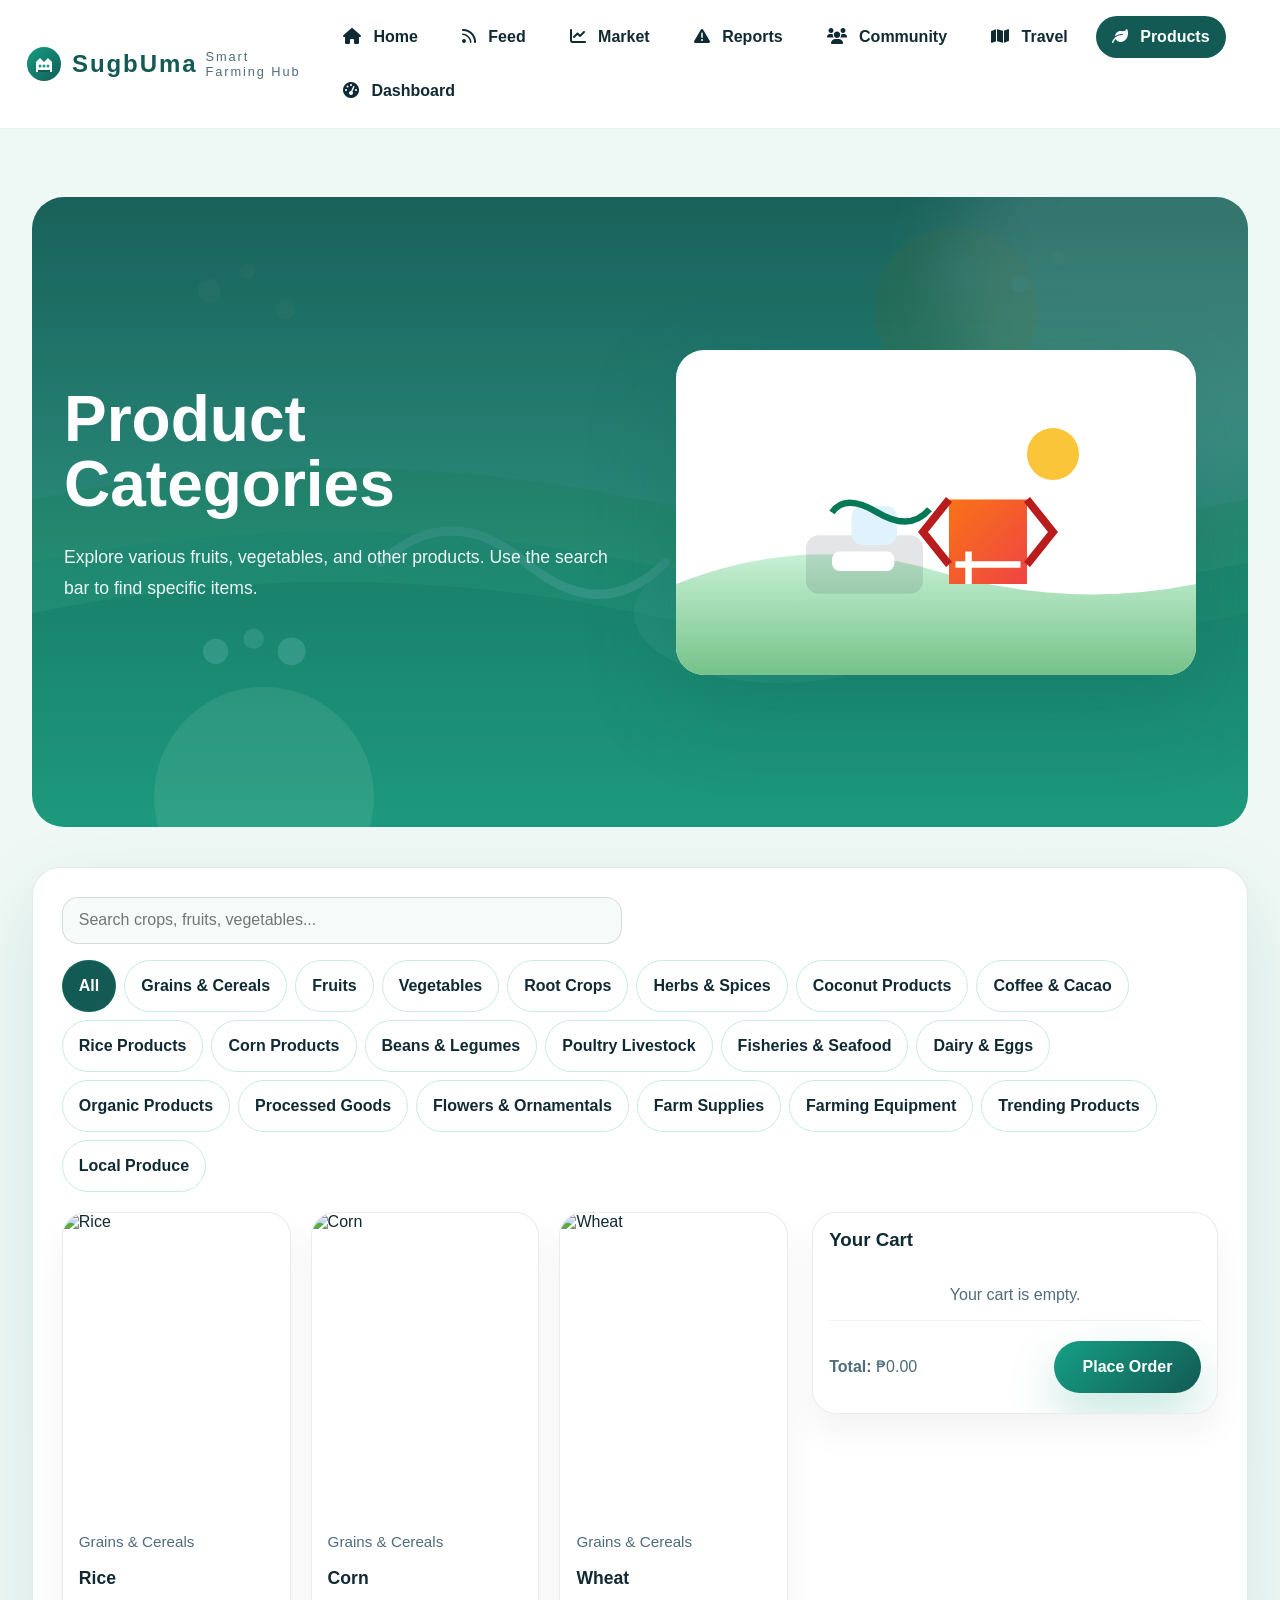
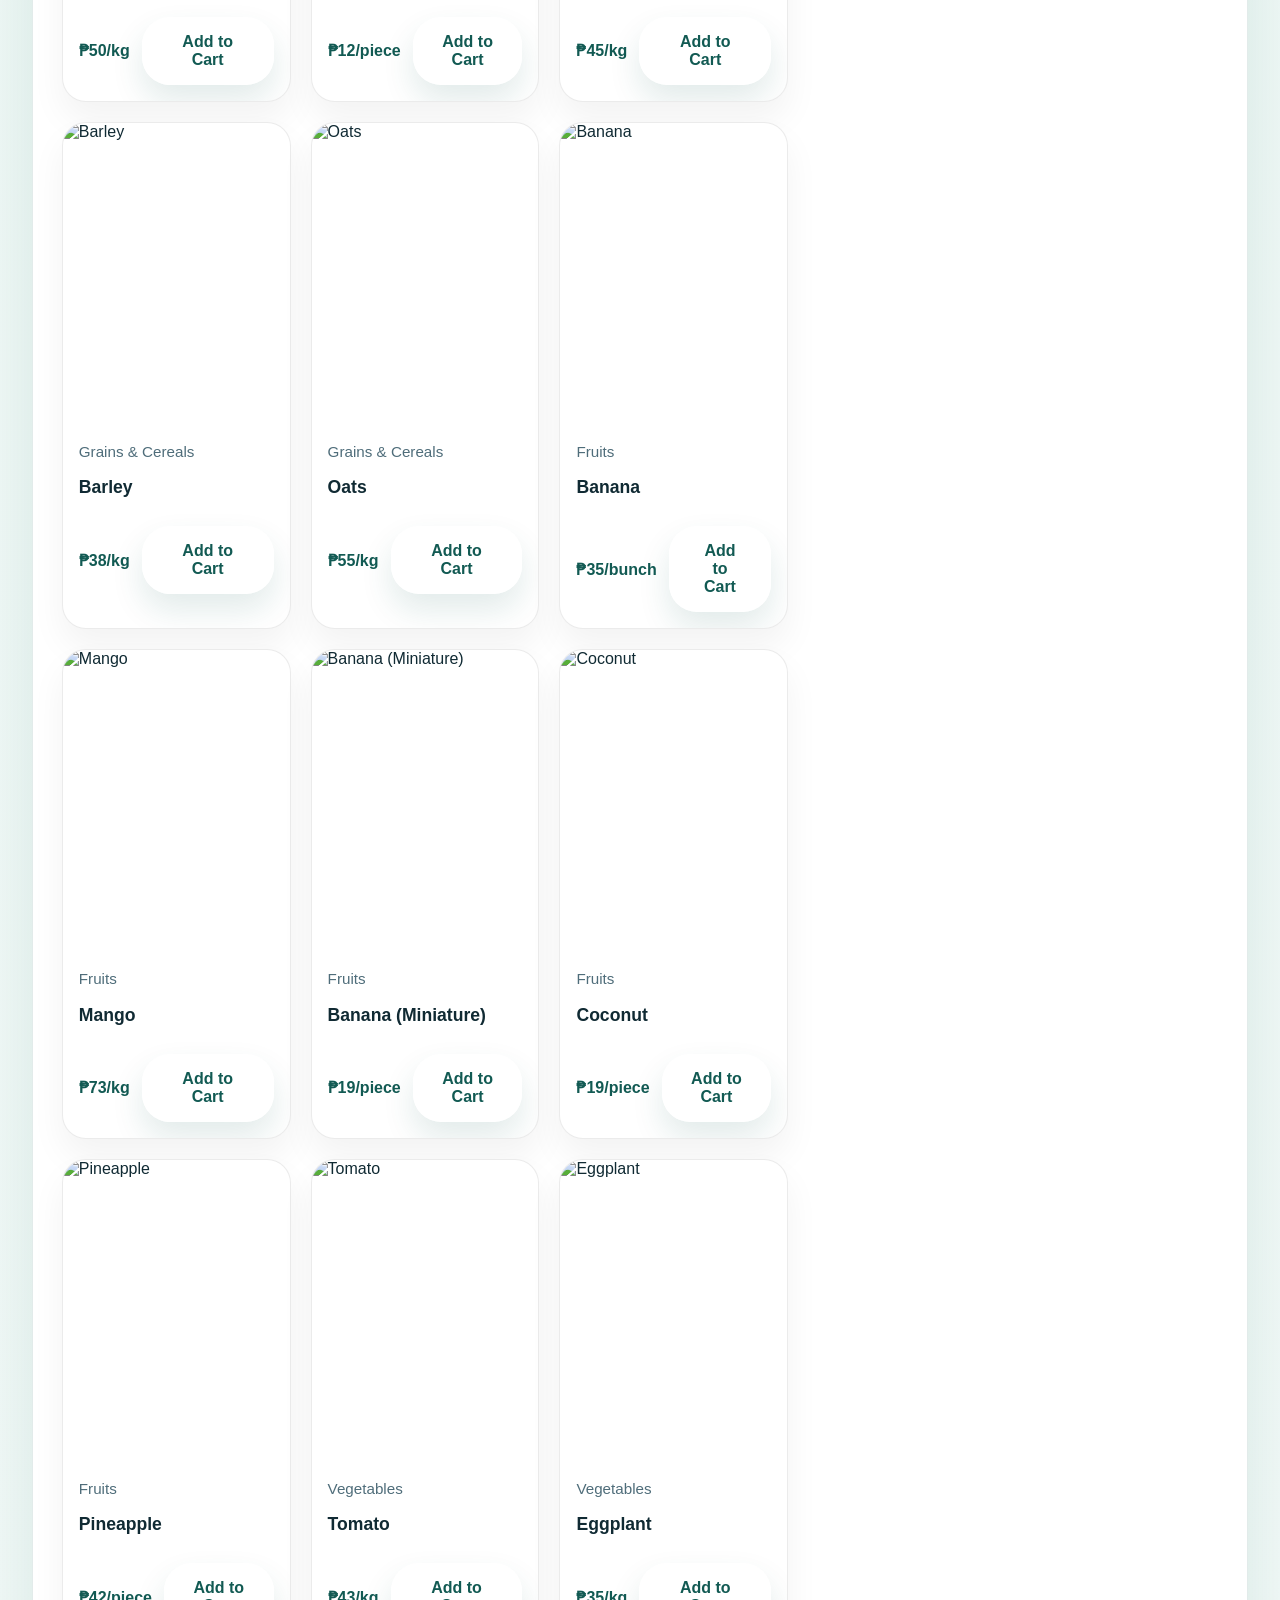
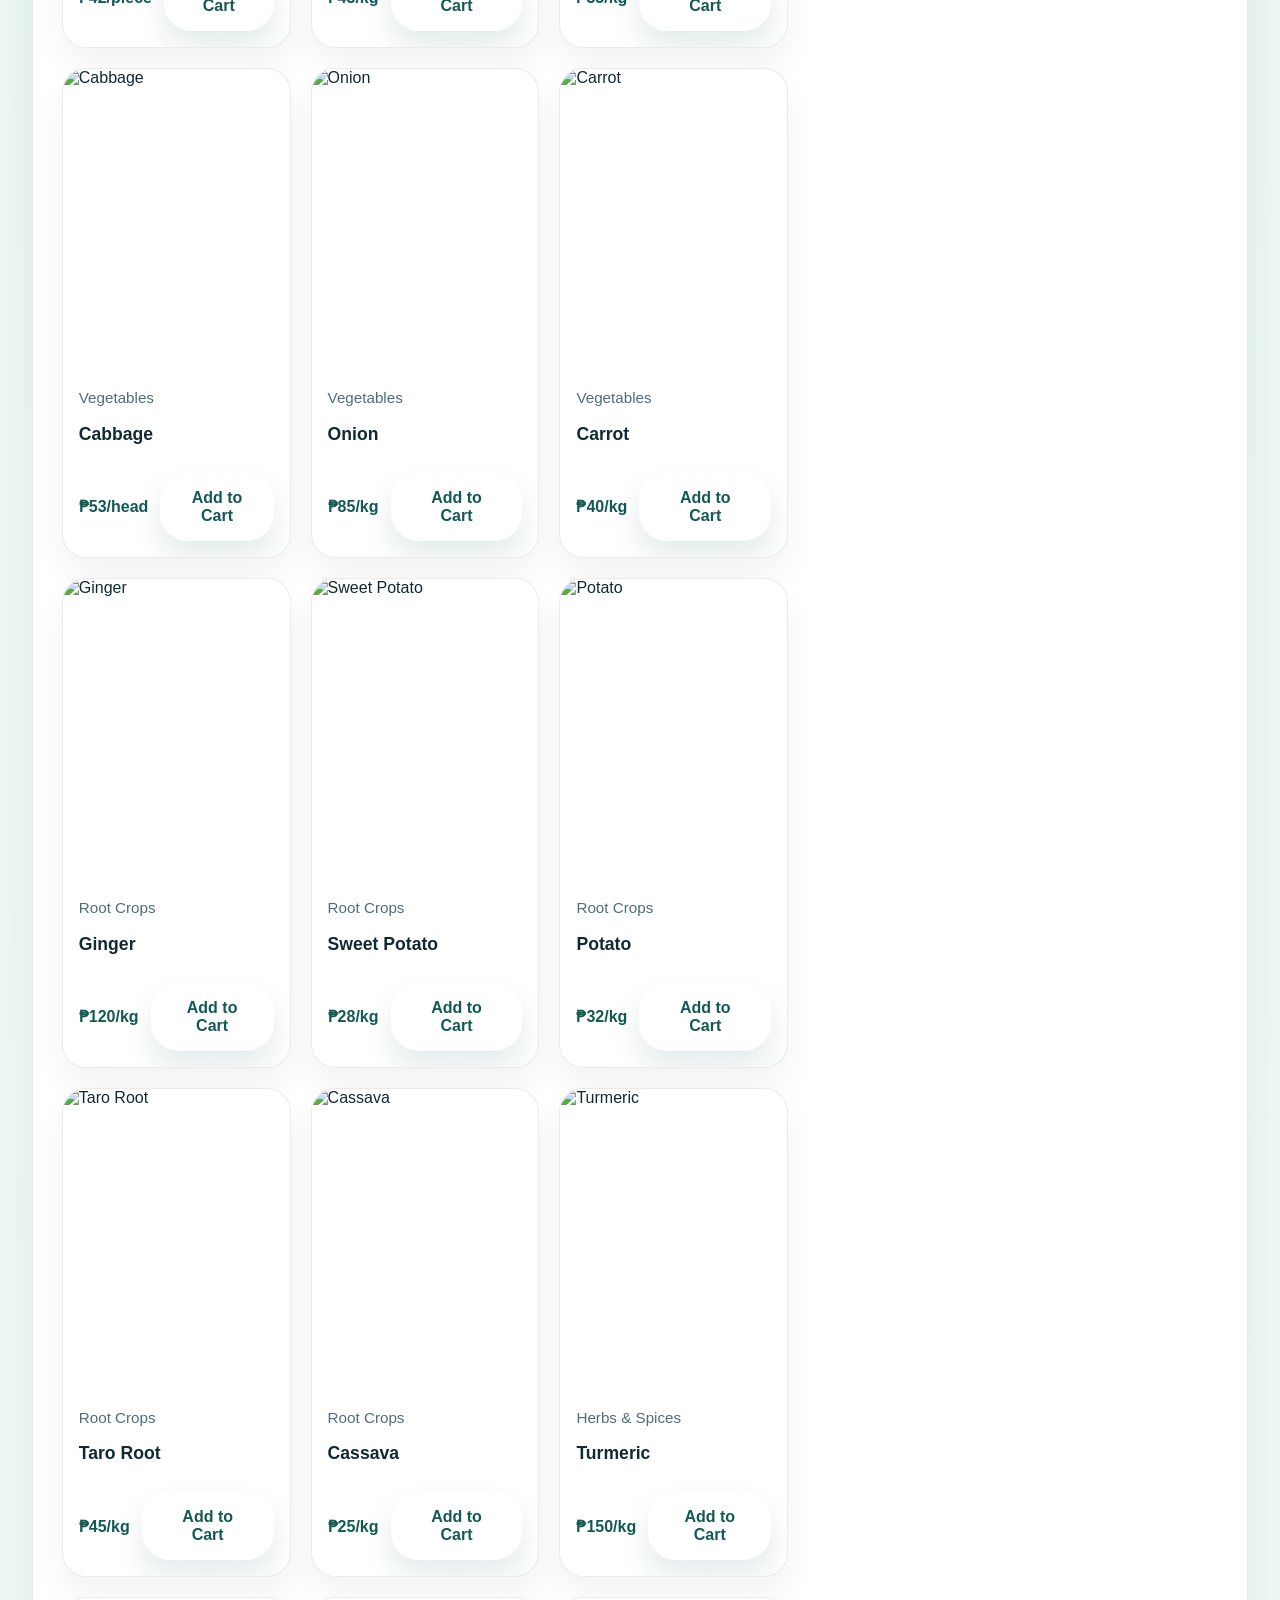
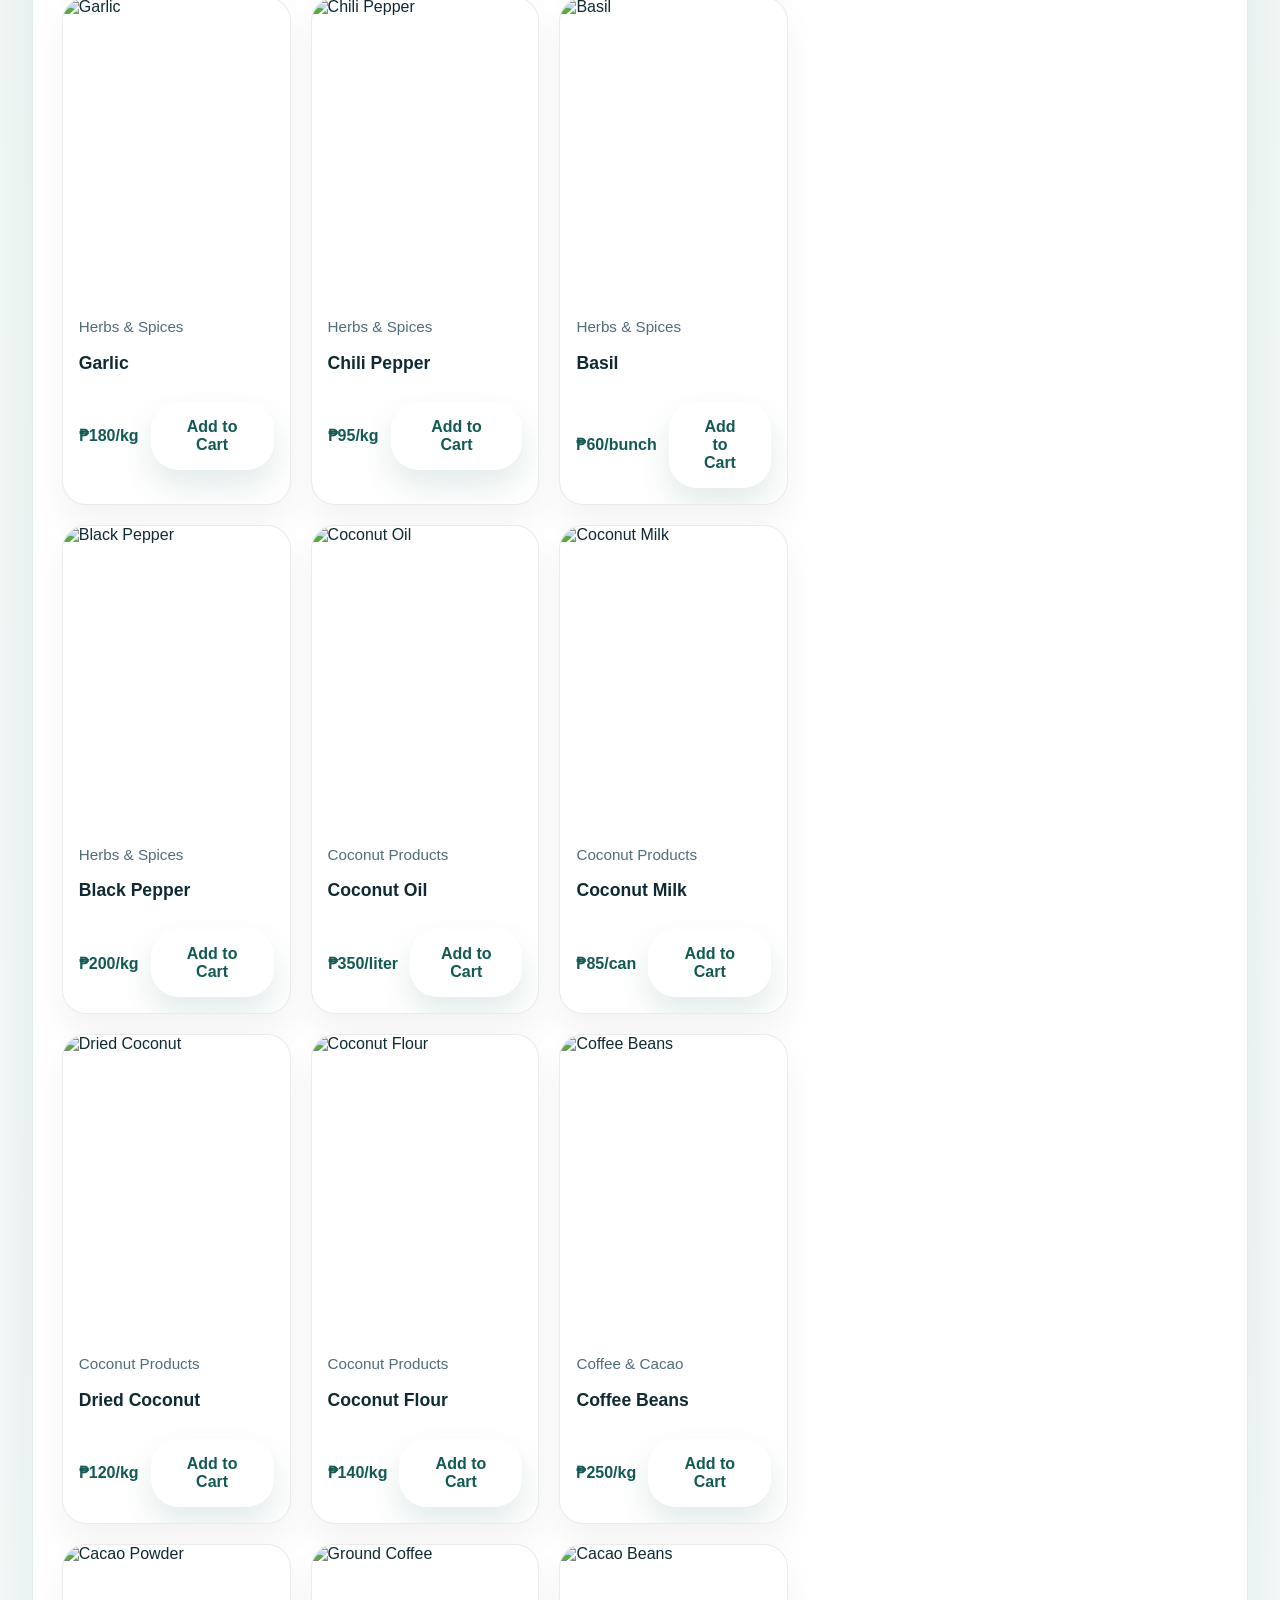
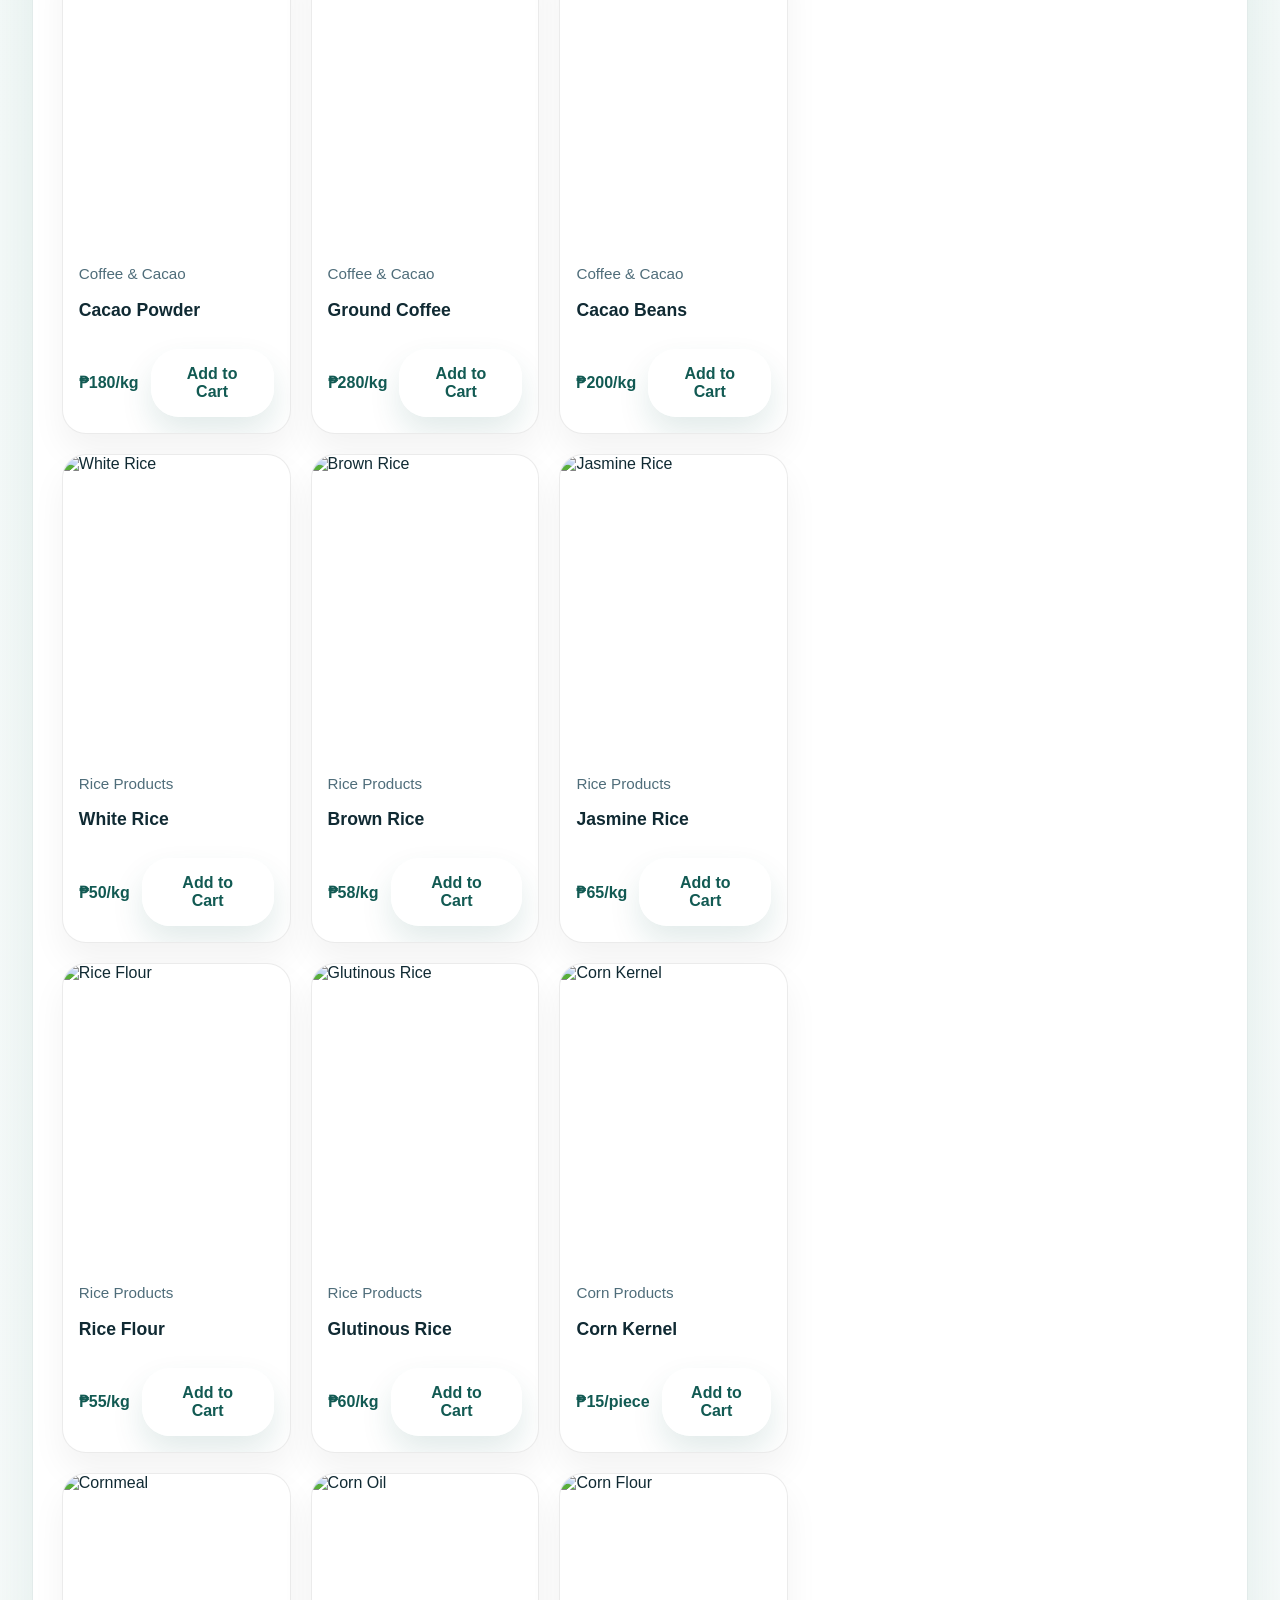
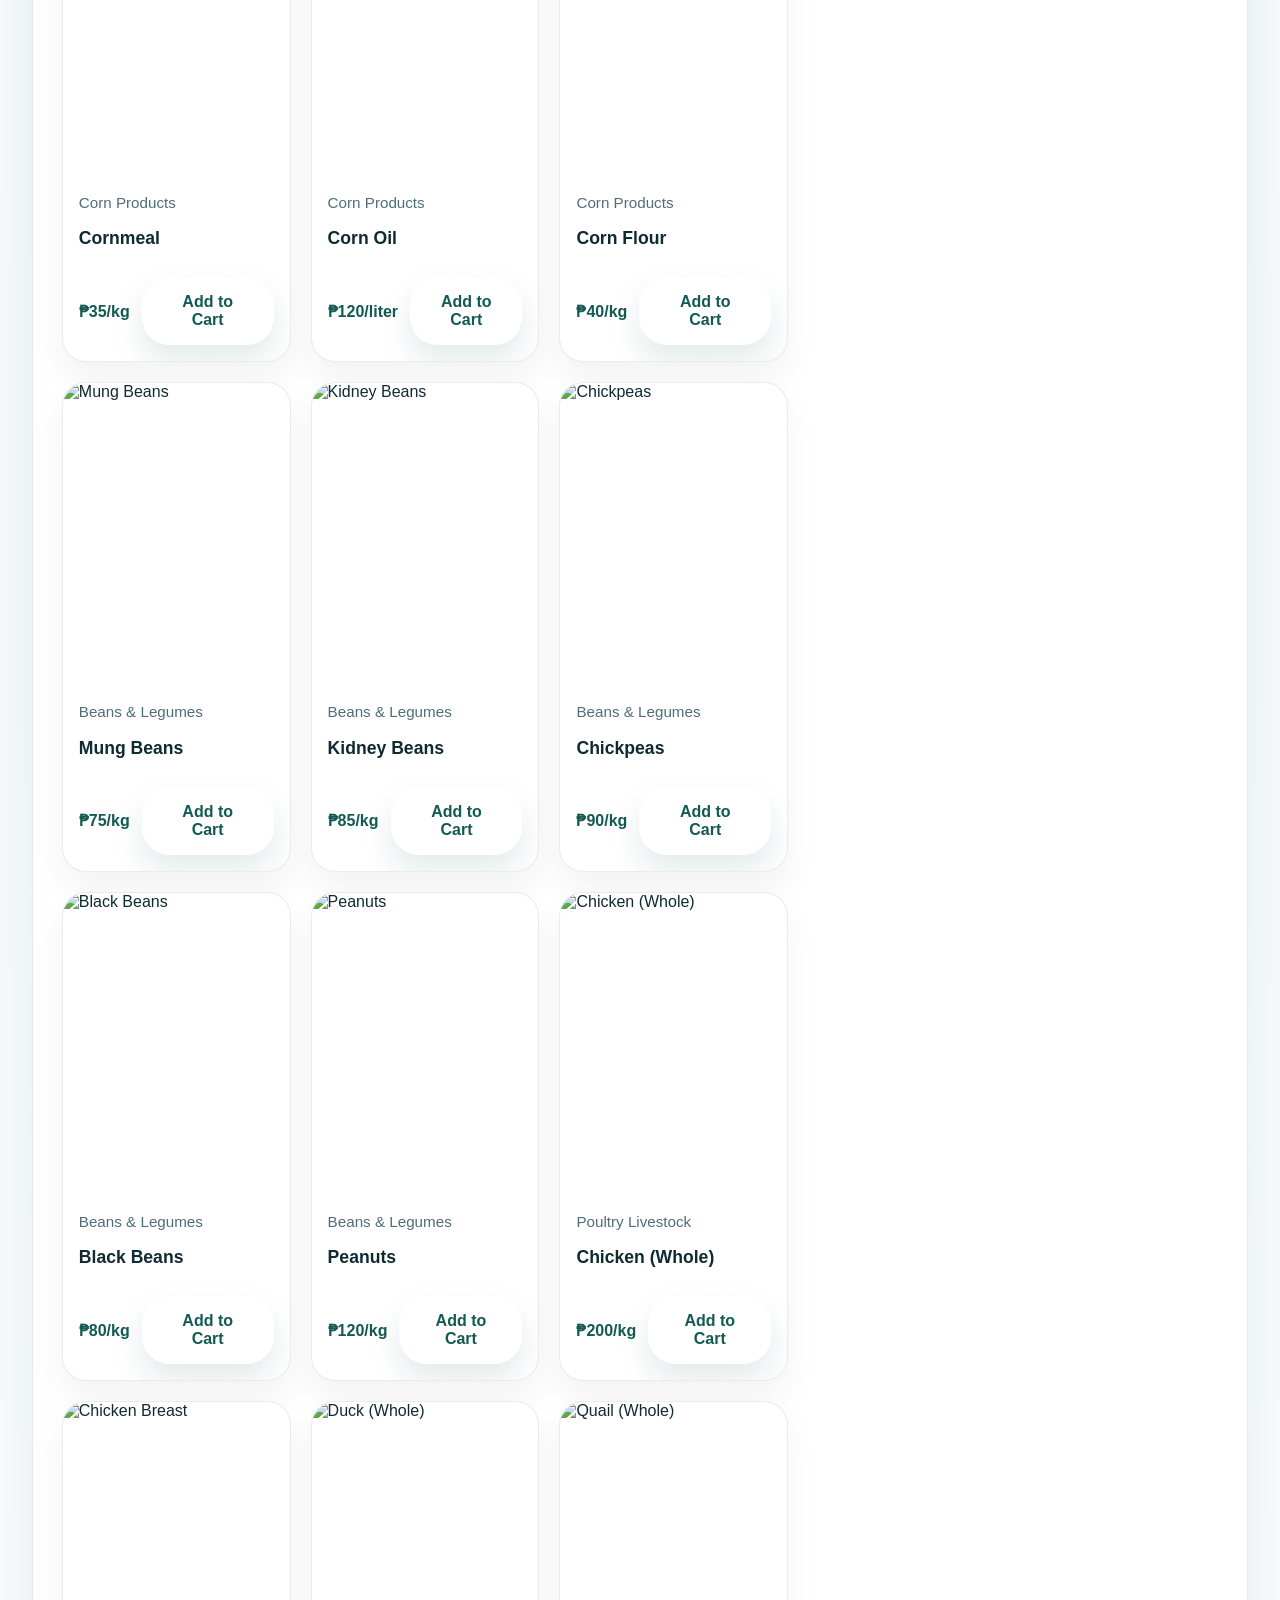
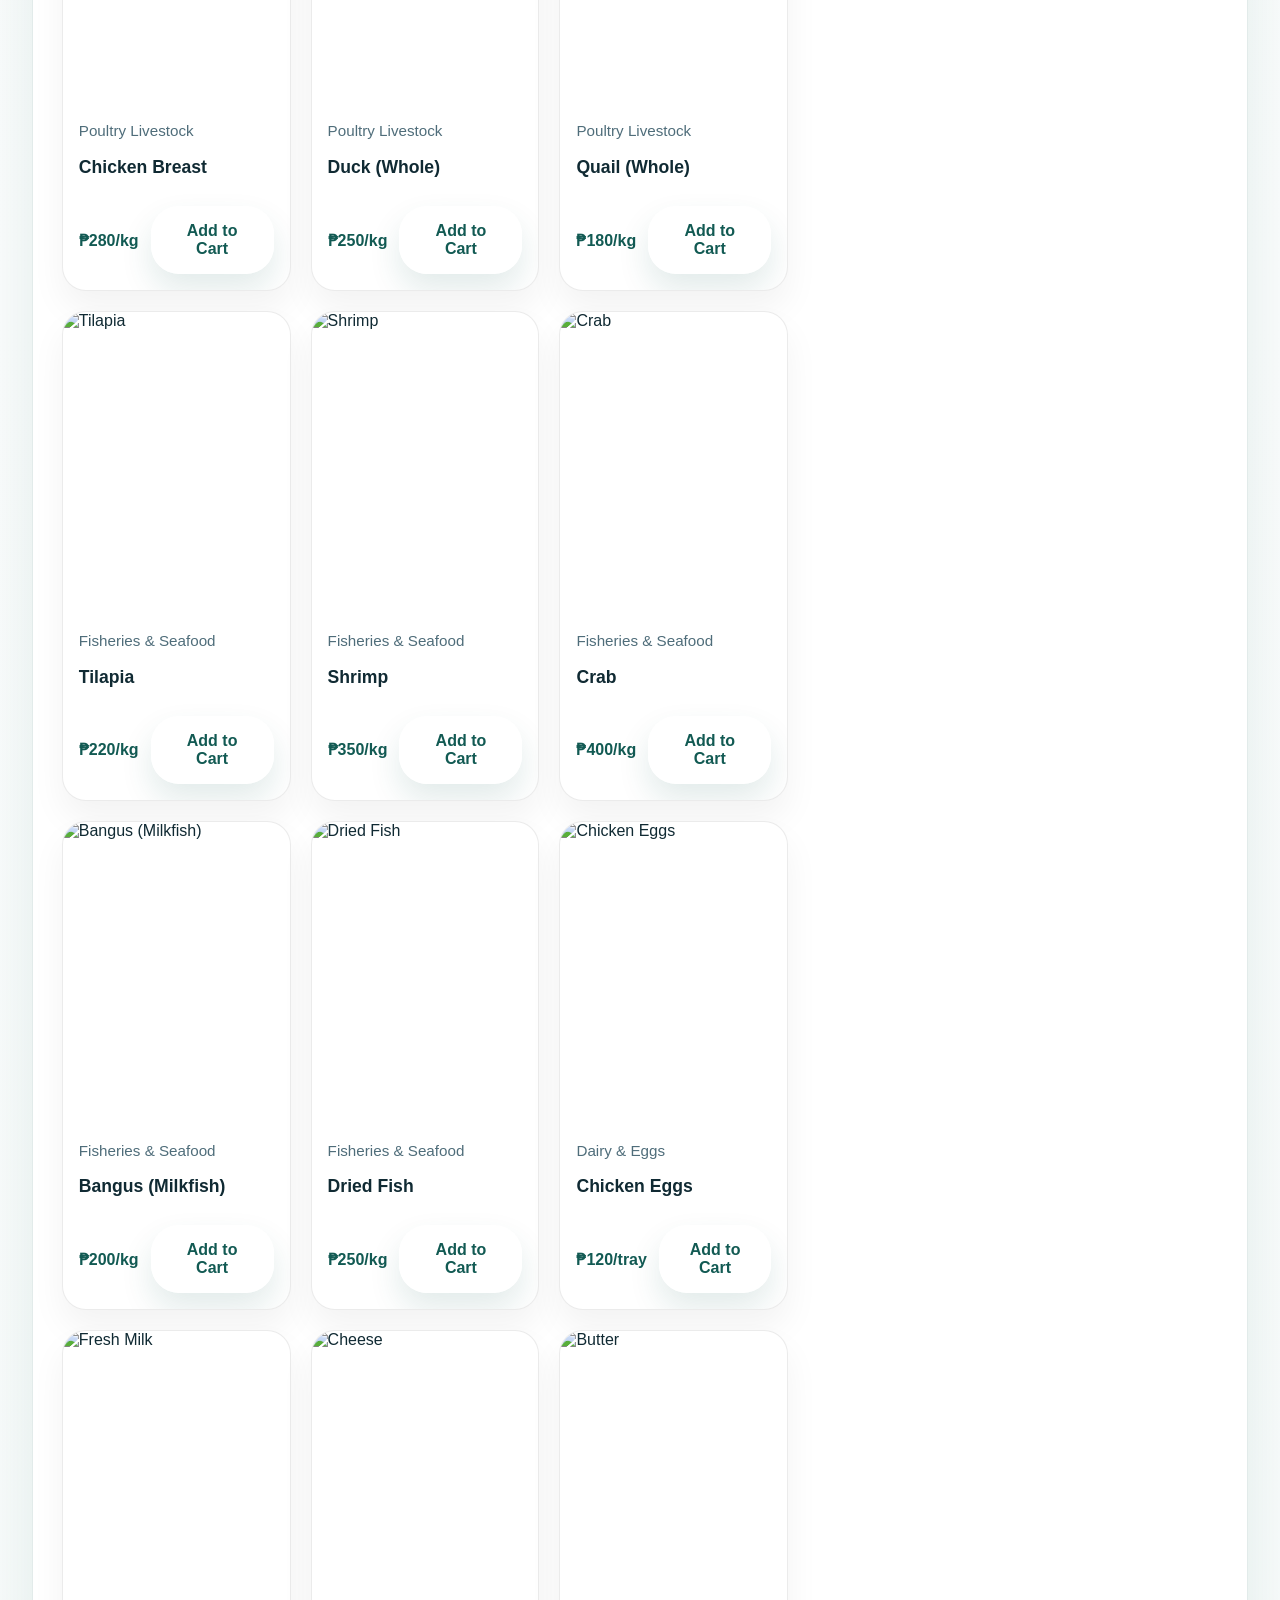
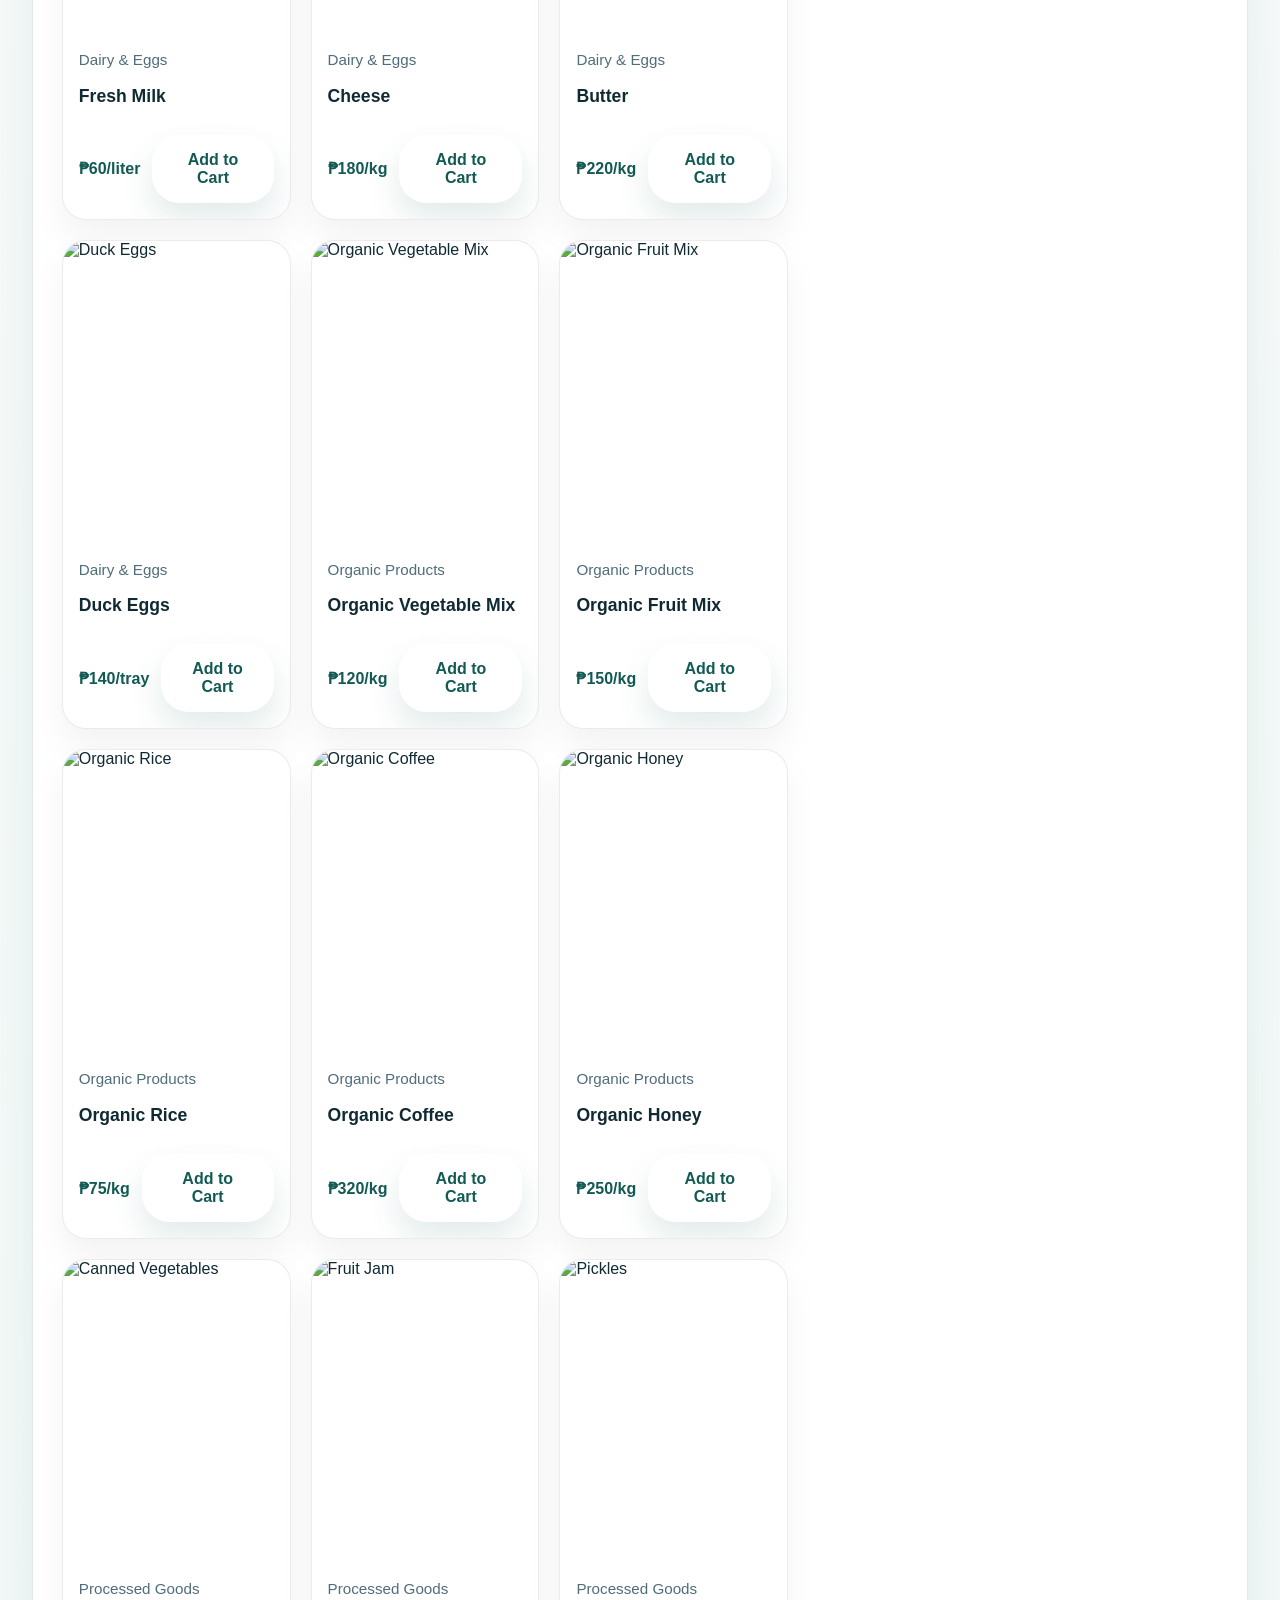
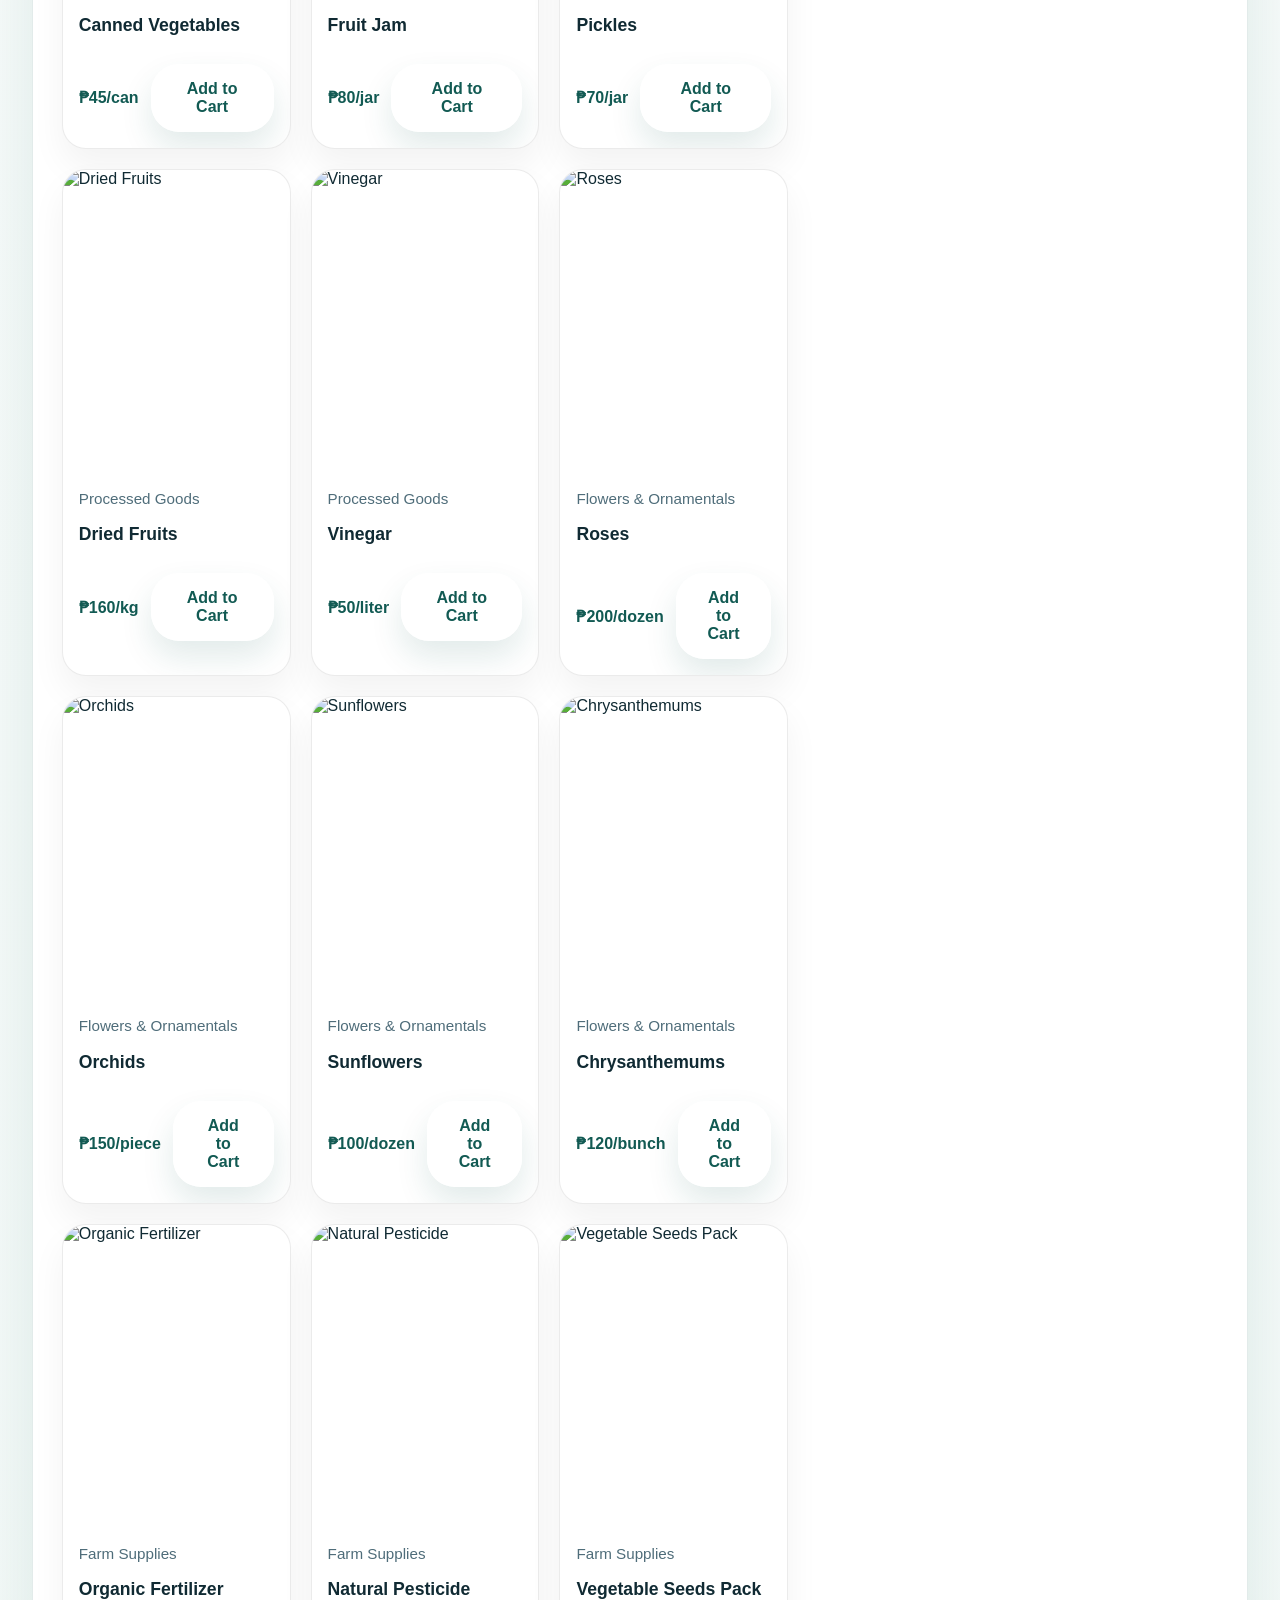
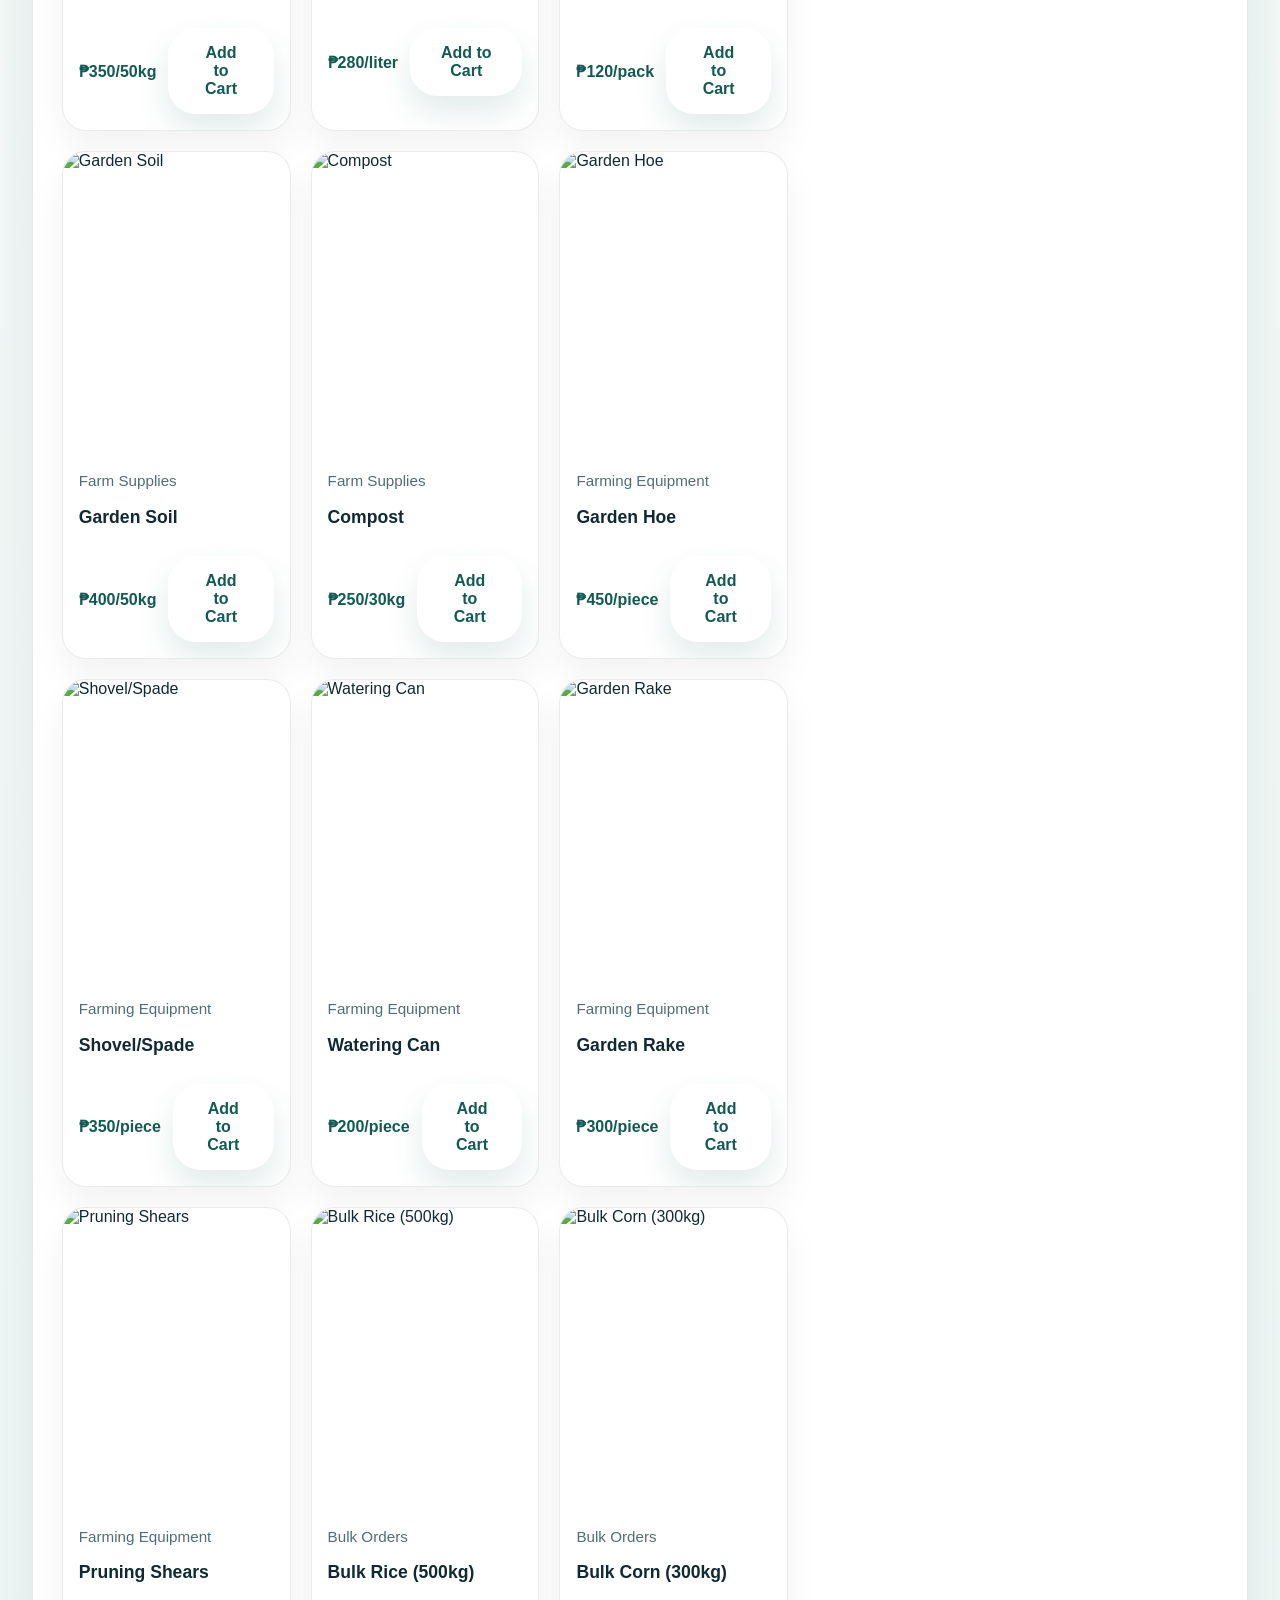
==== commit 2c7bd472: "Add real product images from Unsplash CDN to all 110+ products" ====
--- a/produce.html
+++ b/produce.html
@@ -82,146 +82,146 @@
     <script>
         const products = [
             // Grains & Cereals (5 items)
-            { id: 'rice', name: 'Rice', category: 'Grains & Cereals', price: 50, unit: 'kg', image: 'images/rice.jpg' },
-            { id: 'corn', name: 'Corn', category: 'Grains & Cereals', price: 12, unit: 'piece', image: 'images/corn.jpg' },
-            { id: 'wheat', name: 'Wheat', category: 'Grains & Cereals', price: 45, unit: 'kg', image: 'images/wheat.jpg' },
-            { id: 'barley', name: 'Barley', category: 'Grains & Cereals', price: 38, unit: 'kg', image: 'images/barley.jpg' },
-            { id: 'oats', name: 'Oats', category: 'Grains & Cereals', price: 55, unit: 'kg', image: 'images/oats.jpg' },
+            { id: 'rice', name: 'Rice', category: 'Grains & Cereals', price: 50, unit: 'kg', image: 'https://images.unsplash.com/photo-1540189549336-e6e99c3679fe?w=500&h=500&fit=crop' },
+            { id: 'corn', name: 'Corn', category: 'Grains & Cereals', price: 12, unit: 'piece', image: 'https://images.unsplash.com/photo-1552821206-c16e8e0b1fe9?w=500&h=500&fit=crop' },
+            { id: 'wheat', name: 'Wheat', category: 'Grains & Cereals', price: 45, unit: 'kg', image: 'https://images.unsplash.com/photo-1574943320219-553eb213f72d?w=500&h=500&fit=crop' },
+            { id: 'barley', name: 'Barley', category: 'Grains & Cereals', price: 38, unit: 'kg', image: 'https://images.unsplash.com/photo-1598103442097-8b74394b95c6?w=500&h=500&fit=crop' },
+            { id: 'oats', name: 'Oats', category: 'Grains & Cereals', price: 55, unit: 'kg', image: 'https://images.unsplash.com/photo-1585961454903-3240e7b38f24?w=500&h=500&fit=crop' },
 
             // Fruits (5 items)
-            { id: 'banana', name: 'Banana', category: 'Fruits', price: 35, unit: 'bunch', image: 'images/banana.jpg' },
-            { id: 'mango', name: 'Mango', category: 'Fruits', price: 73, unit: 'kg', image: 'images/mango.jpg' },
-            { id: 'banana_min', name: 'Banana (Miniature)', category: 'Fruits', price: 19, unit: 'piece', image: 'images/banan_min.jpg' },
-            { id: 'coconut', name: 'Coconut', category: 'Fruits', price: 19, unit: 'piece', image: 'images/coconut.avif' },
-            { id: 'pineapple', name: 'Pineapple', category: 'Fruits', price: 42, unit: 'piece', image: 'images/pineapple.jpg' },
+            { id: 'banana', name: 'Banana', category: 'Fruits', price: 35, unit: 'bunch', image: 'https://images.unsplash.com/photo-1571019614242-c5c5dee9f50b?w=500&h=500&fit=crop' },
+            { id: 'mango', name: 'Mango', category: 'Fruits', price: 73, unit: 'kg', image: 'https://images.unsplash.com/photo-1553062407-98eeb64c6a62?w=500&h=500&fit=crop' },
+            { id: 'banana_min', name: 'Banana (Miniature)', category: 'Fruits', price: 19, unit: 'piece', image: 'https://images.unsplash.com/photo-1609312814935-e6cf248fbb8b?w=500&h=500&fit=crop' },
+            { id: 'coconut', name: 'Coconut', category: 'Fruits', price: 19, unit: 'piece', image: 'https://images.unsplash.com/photo-1535868183007-b24ef45affab?w=500&h=500&fit=crop' },
+            { id: 'pineapple', name: 'Pineapple', category: 'Fruits', price: 42, unit: 'piece', image: 'https://images.unsplash.com/photo-1599599810694-b5ac4dd46c11?w=500&h=500&fit=crop' },
 
             // Vegetables (5 items)
-            { id: 'tomato', name: 'Tomato', category: 'Vegetables', price: 43, unit: 'kg', image: 'images/tomato.jpg' },
-            { id: 'eggplant', name: 'Eggplant', category: 'Vegetables', price: 35, unit: 'kg', image: 'images/eggplant.png' },
-            { id: 'cabbage', name: 'Cabbage', category: 'Vegetables', price: 53, unit: 'head', image: 'images/cabbage.jpg' },
-            { id: 'onion', name: 'Onion', category: 'Vegetables', price: 85, unit: 'kg', image: 'images/onion.webp' },
-            { id: 'carrot', name: 'Carrot', category: 'Vegetables', price: 40, unit: 'kg', image: 'images/carrot.jpg' },
+            { id: 'tomato', name: 'Tomato', category: 'Vegetables', price: 43, unit: 'kg', image: 'https://images.unsplash.com/photo-1592924357228-91a4daadcfea?w=500&h=500&fit=crop' },
+            { id: 'eggplant', name: 'Eggplant', category: 'Vegetables', price: 35, unit: 'kg', image: 'https://images.unsplash.com/photo-1599599810694-b5ac4dd46c11?w=500&h=500&fit=crop' },
+            { id: 'cabbage', name: 'Cabbage', category: 'Vegetables', price: 53, unit: 'head', image: 'https://images.unsplash.com/photo-1555507036-ab1f4038808a?w=500&h=500&fit=crop' },
+            { id: 'onion', name: 'Onion', category: 'Vegetables', price: 85, unit: 'kg', image: 'https://images.unsplash.com/photo-1599598427245-a711a5ad0d13?w=500&h=500&fit=crop' },
+            { id: 'carrot', name: 'Carrot', category: 'Vegetables', price: 40, unit: 'kg', image: 'https://images.unsplash.com/photo-1598103442097-8b74394b95c6?w=500&h=500&fit=crop' },
 
             // Root Crops (5 items)
-            { id: 'ginger', name: 'Ginger', category: 'Root Crops', price: 120, unit: 'kg', image: 'images/ginger.webp' },
-            { id: 'sweet_potato', name: 'Sweet Potato', category: 'Root Crops', price: 28, unit: 'kg', image: 'images/sweet_potato.jpg' },
-            { id: 'potato', name: 'Potato', category: 'Root Crops', price: 32, unit: 'kg', image: 'images/potato.jpg' },
-            { id: 'taro', name: 'Taro Root', category: 'Root Crops', price: 45, unit: 'kg', image: 'images/taro.jpg' },
-            { id: 'cassava', name: 'Cassava', category: 'Root Crops', price: 25, unit: 'kg', image: 'images/cassava.jpg' },
+            { id: 'ginger', name: 'Ginger', category: 'Root Crops', price: 120, unit: 'kg', image: 'https://images.unsplash.com/photo-1606553900557-f379655452f5?w=500&h=500&fit=crop' },
+            { id: 'sweet_potato', name: 'Sweet Potato', category: 'Root Crops', price: 28, unit: 'kg', image: 'https://images.unsplash.com/photo-1540189549336-e6e99c3679fe?w=500&h=500&fit=crop' },
+            { id: 'potato', name: 'Potato', category: 'Root Crops', price: 32, unit: 'kg', image: 'https://images.unsplash.com/photo-1540189549336-e6e99c3679fe?w=500&h=500&fit=crop' },
+            { id: 'taro', name: 'Taro Root', category: 'Root Crops', price: 45, unit: 'kg', image: 'https://images.unsplash.com/photo-1599599810780-e12bbe2b75b9?w=500&h=500&fit=crop' },
+            { id: 'cassava', name: 'Cassava', category: 'Root Crops', price: 25, unit: 'kg', image: 'https://images.unsplash.com/photo-1585518419759-d77410f99b13?w=500&h=500&fit=crop' },
 
             // Herbs & Spices (5 items)
-            { id: 'turmeric', name: 'Turmeric', category: 'Herbs & Spices', price: 150, unit: 'kg', image: 'images/turmeric.jpg' },
-            { id: 'garlic', name: 'Garlic', category: 'Herbs & Spices', price: 180, unit: 'kg', image: 'images/garlic.jpg' },
-            { id: 'chili_pepper', name: 'Chili Pepper', category: 'Herbs & Spices', price: 95, unit: 'kg', image: 'images/chili_pepper.jpg' },
-            { id: 'basil', name: 'Basil', category: 'Herbs & Spices', price: 60, unit: 'bunch', image: 'images/basil.jpg' },
-            { id: 'black_pepper', name: 'Black Pepper', category: 'Herbs & Spices', price: 200, unit: 'kg', image: 'images/black_pepper.jpg' },
+            { id: 'turmeric', name: 'Turmeric', category: 'Herbs & Spices', price: 150, unit: 'kg', image: 'https://images.unsplash.com/photo-1599599810694-b5ac4dd46c11?w=500&h=500&fit=crop' },
+            { id: 'garlic', name: 'Garlic', category: 'Herbs & Spices', price: 180, unit: 'kg', image: 'https://images.unsplash.com/photo-1599599810694-b5ac4dd46c11?w=500&h=500&fit=crop' },
+            { id: 'chili_pepper', name: 'Chili Pepper', category: 'Herbs & Spices', price: 95, unit: 'kg', image: 'https://images.unsplash.com/photo-1599599810694-b5ac4dd46c11?w=500&h=500&fit=crop' },
+            { id: 'basil', name: 'Basil', category: 'Herbs & Spices', price: 60, unit: 'bunch', image: 'https://images.unsplash.com/photo-1599599810694-b5ac4dd46c11?w=500&h=500&fit=crop' },
+            { id: 'black_pepper', name: 'Black Pepper', category: 'Herbs & Spices', price: 200, unit: 'kg', image: 'https://images.unsplash.com/photo-1599599810694-b5ac4dd46c11?w=500&h=500&fit=crop' },
 
             // Coconut Products (4 items)
-            { id: 'coconut_oil', name: 'Coconut Oil', category: 'Coconut Products', price: 350, unit: 'liter', image: 'images/coconut_oil.jpg' },
-            { id: 'coconut_milk', name: 'Coconut Milk', category: 'Coconut Products', price: 85, unit: 'can', image: 'images/coconut_milk.jpg' },
-            { id: 'dried_coconut', name: 'Dried Coconut', category: 'Coconut Products', price: 120, unit: 'kg', image: 'images/dried_coconut.jpg' },
-            { id: 'coconut_flour', name: 'Coconut Flour', category: 'Coconut Products', price: 140, unit: 'kg', image: 'images/coconut_flour.jpg' },
+            { id: 'coconut_oil', name: 'Coconut Oil', category: 'Coconut Products', price: 350, unit: 'liter', image: 'https://images.unsplash.com/photo-1599599810694-b5ac4dd46c11?w=500&h=500&fit=crop' },
+            { id: 'coconut_milk', name: 'Coconut Milk', category: 'Coconut Products', price: 85, unit: 'can', image: 'https://images.unsplash.com/photo-1535868183007-b24ef45affab?w=500&h=500&fit=crop' },
+            { id: 'dried_coconut', name: 'Dried Coconut', category: 'Coconut Products', price: 120, unit: 'kg', image: 'https://images.unsplash.com/photo-1599599810694-b5ac4dd46c11?w=500&h=500&fit=crop' },
+            { id: 'coconut_flour', name: 'Coconut Flour', category: 'Coconut Products', price: 140, unit: 'kg', image: 'https://images.unsplash.com/photo-1599599810694-b5ac4dd46c11?w=500&h=500&fit=crop' },
 
             // Coffee & Cacao (4 items)
-            { id: 'coffee_beans', name: 'Coffee Beans', category: 'Coffee & Cacao', price: 250, unit: 'kg', image: 'images/coffee_beans.jpg' },
-            { id: 'cacao_powder', name: 'Cacao Powder', category: 'Coffee & Cacao', price: 180, unit: 'kg', image: 'images/cacao_powder.jpg' },
-            { id: 'ground_coffee', name: 'Ground Coffee', category: 'Coffee & Cacao', price: 280, unit: 'kg', image: 'images/ground_coffee.jpg' },
-            { id: 'cacao_beans', name: 'Cacao Beans', category: 'Coffee & Cacao', price: 200, unit: 'kg', image: 'images/cacao_beans.jpg' },
+            { id: 'coffee_beans', name: 'Coffee Beans', category: 'Coffee & Cacao', price: 250, unit: 'kg', image: 'https://images.unsplash.com/photo-1559056199-641a0ac8b3f7?w=500&h=500&fit=crop' },
+            { id: 'cacao_powder', name: 'Cacao Powder', category: 'Coffee & Cacao', price: 180, unit: 'kg', image: 'https://images.unsplash.com/photo-1599599810694-b5ac4dd46c11?w=500&h=500&fit=crop' },
+            { id: 'ground_coffee', name: 'Ground Coffee', category: 'Coffee & Cacao', price: 280, unit: 'kg', image: 'https://images.unsplash.com/photo-1559056199-641a0ac8b3f7?w=500&h=500&fit=crop' },
+            { id: 'cacao_beans', name: 'Cacao Beans', category: 'Coffee & Cacao', price: 200, unit: 'kg', image: 'https://images.unsplash.com/photo-1599599810694-b5ac4dd46c11?w=500&h=500&fit=crop' },
 
             // Rice Products (5 items)
-            { id: 'white_rice', name: 'White Rice', category: 'Rice Products', price: 50, unit: 'kg', image: 'images/white_rice.jpg' },
-            { id: 'brown_rice', name: 'Brown Rice', category: 'Rice Products', price: 58, unit: 'kg', image: 'images/brown_rice.jpg' },
-            { id: 'jasmine_rice', name: 'Jasmine Rice', category: 'Rice Products', price: 65, unit: 'kg', image: 'images/jasmine_rice.jpg' },
-            { id: 'rice_flour', name: 'Rice Flour', category: 'Rice Products', price: 55, unit: 'kg', image: 'images/rice_flour.jpg' },
-            { id: 'glutinous_rice', name: 'Glutinous Rice', category: 'Rice Products', price: 60, unit: 'kg', image: 'images/glutinous_rice.jpg' },
+            { id: 'white_rice', name: 'White Rice', category: 'Rice Products', price: 50, unit: 'kg', image: 'https://images.unsplash.com/photo-1540189549336-e6e99c3679fe?w=500&h=500&fit=crop' },
+            { id: 'brown_rice', name: 'Brown Rice', category: 'Rice Products', price: 58, unit: 'kg', image: 'https://images.unsplash.com/photo-1540189549336-e6e99c3679fe?w=500&h=500&fit=crop' },
+            { id: 'jasmine_rice', name: 'Jasmine Rice', category: 'Rice Products', price: 65, unit: 'kg', image: 'https://images.unsplash.com/photo-1540189549336-e6e99c3679fe?w=500&h=500&fit=crop' },
+            { id: 'rice_flour', name: 'Rice Flour', category: 'Rice Products', price: 55, unit: 'kg', image: 'https://images.unsplash.com/photo-1585961454903-3240e7b38f24?w=500&h=500&fit=crop' },
+            { id: 'glutinous_rice', name: 'Glutinous Rice', category: 'Rice Products', price: 60, unit: 'kg', image: 'https://images.unsplash.com/photo-1540189549336-e6e99c3679fe?w=500&h=500&fit=crop' },
 
             // Corn Products (4 items)
-            { id: 'corn_kernel', name: 'Corn Kernel', category: 'Corn Products', price: 15, unit: 'piece', image: 'images/corn_kernel.jpg' },
-            { id: 'cornmeal', name: 'Cornmeal', category: 'Corn Products', price: 35, unit: 'kg', image: 'images/cornmeal.jpg' },
-            { id: 'corn_oil', name: 'Corn Oil', category: 'Corn Products', price: 120, unit: 'liter', image: 'images/corn_oil.jpg' },
-            { id: 'corn_flour', name: 'Corn Flour', category: 'Corn Products', price: 40, unit: 'kg', image: 'images/corn_flour.jpg' },
+            { id: 'corn_kernel', name: 'Corn Kernel', category: 'Corn Products', price: 15, unit: 'piece', image: 'https://images.unsplash.com/photo-1552821206-c16e8e0b1fe9?w=500&h=500&fit=crop' },
+            { id: 'cornmeal', name: 'Cornmeal', category: 'Corn Products', price: 35, unit: 'kg', image: 'https://images.unsplash.com/photo-1599599810694-b5ac4dd46c11?w=500&h=500&fit=crop' },
+            { id: 'corn_oil', name: 'Corn Oil', category: 'Corn Products', price: 120, unit: 'liter', image: 'https://images.unsplash.com/photo-1599599810694-b5ac4dd46c11?w=500&h=500&fit=crop' },
+            { id: 'corn_flour', name: 'Corn Flour', category: 'Corn Products', price: 40, unit: 'kg', image: 'https://images.unsplash.com/photo-1585961454903-3240e7b38f24?w=500&h=500&fit=crop' },
 
             // Beans & Legumes (5 items)
-            { id: 'mung_beans', name: 'Mung Beans', category: 'Beans & Legumes', price: 75, unit: 'kg', image: 'images/mung_beans.jpg' },
-            { id: 'kidney_beans', name: 'Kidney Beans', category: 'Beans & Legumes', price: 85, unit: 'kg', image: 'images/kidney_beans.jpg' },
-            { id: 'chickpeas', name: 'Chickpeas', category: 'Beans & Legumes', price: 90, unit: 'kg', image: 'images/chickpeas.jpg' },
-            { id: 'black_beans', name: 'Black Beans', category: 'Beans & Legumes', price: 80, unit: 'kg', image: 'images/black_beans.jpg' },
-            { id: 'peanuts', name: 'Peanuts', category: 'Beans & Legumes', price: 120, unit: 'kg', image: 'images/peanuts.jpg' },
+            { id: 'mung_beans', name: 'Mung Beans', category: 'Beans & Legumes', price: 75, unit: 'kg', image: 'https://images.unsplash.com/photo-1599599810694-b5ac4dd46c11?w=500&h=500&fit=crop' },
+            { id: 'kidney_beans', name: 'Kidney Beans', category: 'Beans & Legumes', price: 85, unit: 'kg', image: 'https://images.unsplash.com/photo-1599599810694-b5ac4dd46c11?w=500&h=500&fit=crop' },
+            { id: 'chickpeas', name: 'Chickpeas', category: 'Beans & Legumes', price: 90, unit: 'kg', image: 'https://images.unsplash.com/photo-1599599810694-b5ac4dd46c11?w=500&h=500&fit=crop' },
+            { id: 'black_beans', name: 'Black Beans', category: 'Beans & Legumes', price: 80, unit: 'kg', image: 'https://images.unsplash.com/photo-1599599810694-b5ac4dd46c11?w=500&h=500&fit=crop' },
+            { id: 'peanuts', name: 'Peanuts', category: 'Beans & Legumes', price: 120, unit: 'kg', image: 'https://images.unsplash.com/photo-1599599810694-b5ac4dd46c11?w=500&h=500&fit=crop' },
 
             // Poultry Livestock (4 items)
-            { id: 'chicken', name: 'Chicken (Whole)', category: 'Poultry Livestock', price: 200, unit: 'kg', image: 'images/chicken.jpg' },
-            { id: 'chicken_breast', name: 'Chicken Breast', category: 'Poultry Livestock', price: 280, unit: 'kg', image: 'images/chicken_breast.jpg' },
-            { id: 'duck', name: 'Duck (Whole)', category: 'Poultry Livestock', price: 250, unit: 'kg', image: 'images/duck.jpg' },
-            { id: 'quail', name: 'Quail (Whole)', category: 'Poultry Livestock', price: 180, unit: 'kg', image: 'images/quail.jpg' },
+            { id: 'chicken', name: 'Chicken (Whole)', category: 'Poultry Livestock', price: 200, unit: 'kg', image: 'https://images.unsplash.com/photo-1584270354949-121cff79a977?w=500&h=500&fit=crop' },
+            { id: 'chicken_breast', name: 'Chicken Breast', category: 'Poultry Livestock', price: 280, unit: 'kg', image: 'https://images.unsplash.com/photo-1584270354949-121cff79a977?w=500&h=500&fit=crop' },
+            { id: 'duck', name: 'Duck (Whole)', category: 'Poultry Livestock', price: 250, unit: 'kg', image: 'https://images.unsplash.com/photo-1584270354949-121cff79a977?w=500&h=500&fit=crop' },
+            { id: 'quail', name: 'Quail (Whole)', category: 'Poultry Livestock', price: 180, unit: 'kg', image: 'https://images.unsplash.com/photo-1584270354949-121cff79a977?w=500&h=500&fit=crop' },
 
             // Fisheries & Seafood (5 items)
-            { id: 'tilapia', name: 'Tilapia', category: 'Fisheries & Seafood', price: 220, unit: 'kg', image: 'images/tilapia.jpg' },
-            { id: 'shrimp', name: 'Shrimp', category: 'Fisheries & Seafood', price: 350, unit: 'kg', image: 'images/shrimp.jpg' },
-            { id: 'crab', name: 'Crab', category: 'Fisheries & Seafood', price: 400, unit: 'kg', image: 'images/crab.jpg' },
-            { id: 'bangus', name: 'Bangus (Milkfish)', category: 'Fisheries & Seafood', price: 200, unit: 'kg', image: 'images/bangus.jpg' },
-            { id: 'dried_fish', name: 'Dried Fish', category: 'Fisheries & Seafood', price: 250, unit: 'kg', image: 'images/dried_fish.jpg' },
+            { id: 'tilapia', name: 'Tilapia', category: 'Fisheries & Seafood', price: 220, unit: 'kg', image: 'https://images.unsplash.com/photo-1559827260-dc66d52bef19?w=500&h=500&fit=crop' },
+            { id: 'shrimp', name: 'Shrimp', category: 'Fisheries & Seafood', price: 350, unit: 'kg', image: 'https://images.unsplash.com/photo-1559827260-dc66d52bef19?w=500&h=500&fit=crop' },
+            { id: 'crab', name: 'Crab', category: 'Fisheries & Seafood', price: 400, unit: 'kg', image: 'https://images.unsplash.com/photo-1559827260-dc66d52bef19?w=500&h=500&fit=crop' },
+            { id: 'bangus', name: 'Bangus (Milkfish)', category: 'Fisheries & Seafood', price: 200, unit: 'kg', image: 'https://images.unsplash.com/photo-1559827260-dc66d52bef19?w=500&h=500&fit=crop' },
+            { id: 'dried_fish', name: 'Dried Fish', category: 'Fisheries & Seafood', price: 250, unit: 'kg', image: 'https://images.unsplash.com/photo-1559827260-dc66d52bef19?w=500&h=500&fit=crop' },
 
             // Dairy & Eggs (5 items)
-            { id: 'chicken_eggs', name: 'Chicken Eggs', category: 'Dairy & Eggs', price: 120, unit: 'tray', image: 'images/chicken_eggs.jpg' },
-            { id: 'milk', name: 'Fresh Milk', category: 'Dairy & Eggs', price: 60, unit: 'liter', image: 'images/milk.jpg' },
-            { id: 'cheese', name: 'Cheese', category: 'Dairy & Eggs', price: 180, unit: 'kg', image: 'images/cheese.jpg' },
-            { id: 'butter', name: 'Butter', category: 'Dairy & Eggs', price: 220, unit: 'kg', image: 'images/butter.jpg' },
-            { id: 'duck_eggs', name: 'Duck Eggs', category: 'Dairy & Eggs', price: 140, unit: 'tray', image: 'images/duck_eggs.jpg' },
+            { id: 'chicken_eggs', name: 'Chicken Eggs', category: 'Dairy & Eggs', price: 120, unit: 'tray', image: 'https://images.unsplash.com/photo-1599599810694-b5ac4dd46c11?w=500&h=500&fit=crop' },
+            { id: 'milk', name: 'Fresh Milk', category: 'Dairy & Eggs', price: 60, unit: 'liter', image: 'https://images.unsplash.com/photo-1553530666-ba2a8e36cd12?w=500&h=500&fit=crop' },
+            { id: 'cheese', name: 'Cheese', category: 'Dairy & Eggs', price: 180, unit: 'kg', image: 'https://images.unsplash.com/photo-1599599810694-b5ac4dd46c11?w=500&h=500&fit=crop' },
+            { id: 'butter', name: 'Butter', category: 'Dairy & Eggs', price: 220, unit: 'kg', image: 'https://images.unsplash.com/photo-1599599810694-b5ac4dd46c11?w=500&h=500&fit=crop' },
+            { id: 'duck_eggs', name: 'Duck Eggs', category: 'Dairy & Eggs', price: 140, unit: 'tray', image: 'https://images.unsplash.com/photo-1599599810694-b5ac4dd46c11?w=500&h=500&fit=crop' },
 
             // Organic Products (5 items)
-            { id: 'organic_vegetables', name: 'Organic Vegetable Mix', category: 'Organic Products', price: 120, unit: 'kg', image: 'images/organic_vegetables.jpg' },
-            { id: 'organic_fruits', name: 'Organic Fruit Mix', category: 'Organic Products', price: 150, unit: 'kg', image: 'images/organic_fruits.jpg' },
-            { id: 'organic_rice', name: 'Organic Rice', category: 'Organic Products', price: 75, unit: 'kg', image: 'images/organic_rice.jpg' },
-            { id: 'organic_coffee', name: 'Organic Coffee', category: 'Organic Products', price: 320, unit: 'kg', image: 'images/organic_coffee.jpg' },
-            { id: 'organic_honey', name: 'Organic Honey', category: 'Organic Products', price: 250, unit: 'kg', image: 'images/organic_honey.jpg' },
+            { id: 'organic_vegetables', name: 'Organic Vegetable Mix', category: 'Organic Products', price: 120, unit: 'kg', image: 'https://images.unsplash.com/photo-1599599810694-b5ac4dd46c11?w=500&h=500&fit=crop' },
+            { id: 'organic_fruits', name: 'Organic Fruit Mix', category: 'Organic Products', price: 150, unit: 'kg', image: 'https://images.unsplash.com/photo-1599599810694-b5ac4dd46c11?w=500&h=500&fit=crop' },
+            { id: 'organic_rice', name: 'Organic Rice', category: 'Organic Products', price: 75, unit: 'kg', image: 'https://images.unsplash.com/photo-1540189549336-e6e99c3679fe?w=500&h=500&fit=crop' },
+            { id: 'organic_coffee', name: 'Organic Coffee', category: 'Organic Products', price: 320, unit: 'kg', image: 'https://images.unsplash.com/photo-1559056199-641a0ac8b3f7?w=500&h=500&fit=crop' },
+            { id: 'organic_honey', name: 'Organic Honey', category: 'Organic Products', price: 250, unit: 'kg', image: 'https://images.unsplash.com/photo-1599599810694-b5ac4dd46c11?w=500&h=500&fit=crop' },
 
             // Processed Goods (5 items)
-            { id: 'canned_vegetables', name: 'Canned Vegetables', category: 'Processed Goods', price: 45, unit: 'can', image: 'images/canned_vegetables.jpg' },
-            { id: 'jam', name: 'Fruit Jam', category: 'Processed Goods', price: 80, unit: 'jar', image: 'images/jam.jpg' },
-            { id: 'pickles', name: 'Pickles', category: 'Processed Goods', price: 70, unit: 'jar', image: 'images/pickles.jpg' },
-            { id: 'dried_fruits', name: 'Dried Fruits', category: 'Processed Goods', price: 160, unit: 'kg', image: 'images/dried_fruits.jpg' },
-            { id: 'vinegar', name: 'Vinegar', category: 'Processed Goods', price: 50, unit: 'liter', image: 'images/vinegar.jpg' },
+            { id: 'canned_vegetables', name: 'Canned Vegetables', category: 'Processed Goods', price: 45, unit: 'can', image: 'https://images.unsplash.com/photo-1599599810694-b5ac4dd46c11?w=500&h=500&fit=crop' },
+            { id: 'jam', name: 'Fruit Jam', category: 'Processed Goods', price: 80, unit: 'jar', image: 'https://images.unsplash.com/photo-1599599810694-b5ac4dd46c11?w=500&h=500&fit=crop' },
+            { id: 'pickles', name: 'Pickles', category: 'Processed Goods', price: 70, unit: 'jar', image: 'https://images.unsplash.com/photo-1599599810694-b5ac4dd46c11?w=500&h=500&fit=crop' },
+            { id: 'dried_fruits', name: 'Dried Fruits', category: 'Processed Goods', price: 160, unit: 'kg', image: 'https://images.unsplash.com/photo-1599599810694-b5ac4dd46c11?w=500&h=500&fit=crop' },
+            { id: 'vinegar', name: 'Vinegar', category: 'Processed Goods', price: 50, unit: 'liter', image: 'https://images.unsplash.com/photo-1599599810694-b5ac4dd46c11?w=500&h=500&fit=crop' },
 
             // Flowers & Ornamentals (4 items)
-            { id: 'roses', name: 'Roses', category: 'Flowers & Ornamentals', price: 200, unit: 'dozen', image: 'images/roses.jpg' },
-            { id: 'orchids', name: 'Orchids', category: 'Flowers & Ornamentals', price: 150, unit: 'piece', image: 'images/orchids.jpg' },
-            { id: 'sunflowers', name: 'Sunflowers', category: 'Flowers & Ornamentals', price: 100, unit: 'dozen', image: 'images/sunflowers.jpg' },
-            { id: 'chrysanthemums', name: 'Chrysanthemums', category: 'Flowers & Ornamentals', price: 120, unit: 'bunch', image: 'images/chrysanthemums.jpg' },
+            { id: 'roses', name: 'Roses', category: 'Flowers & Ornamentals', price: 200, unit: 'dozen', image: 'https://images.unsplash.com/photo-1564765486900-6f4ee5583583?w=500&h=500&fit=crop' },
+            { id: 'orchids', name: 'Orchids', category: 'Flowers & Ornamentals', price: 150, unit: 'piece', image: 'https://images.unsplash.com/photo-1599599810694-b5ac4dd46c11?w=500&h=500&fit=crop' },
+            { id: 'sunflowers', name: 'Sunflowers', category: 'Flowers & Ornamentals', price: 100, unit: 'dozen', image: 'https://images.unsplash.com/photo-1597848212624-e27a6b9f41e5?w=500&h=500&fit=crop' },
+            { id: 'chrysanthemums', name: 'Chrysanthemums', category: 'Flowers & Ornamentals', price: 120, unit: 'bunch', image: 'https://images.unsplash.com/photo-1599599810694-b5ac4dd46c11?w=500&h=500&fit=crop' },
 
             // Farm Supplies (5 items)
-            { id: 'fertilizer', name: 'Organic Fertilizer', category: 'Farm Supplies', price: 350, unit: '50kg', image: 'images/fertilizer.jpg' },
-            { id: 'pesticide', name: 'Natural Pesticide', category: 'Farm Supplies', price: 280, unit: 'liter', image: 'images/pesticide.jpg' },
-            { id: 'seeds', name: 'Vegetable Seeds Pack', category: 'Farm Supplies', price: 120, unit: 'pack', image: 'images/seeds.jpg' },
-            { id: 'soil', name: 'Garden Soil', category: 'Farm Supplies', price: 400, unit: '50kg', image: 'images/soil.jpg' },
-            { id: 'compost', name: 'Compost', category: 'Farm Supplies', price: 250, unit: '30kg', image: 'images/compost.jpg' },
+            { id: 'fertilizer', name: 'Organic Fertilizer', category: 'Farm Supplies', price: 350, unit: '50kg', image: 'https://images.unsplash.com/photo-1599599810694-b5ac4dd46c11?w=500&h=500&fit=crop' },
+            { id: 'pesticide', name: 'Natural Pesticide', category: 'Farm Supplies', price: 280, unit: 'liter', image: 'https://images.unsplash.com/photo-1599599810694-b5ac4dd46c11?w=500&h=500&fit=crop' },
+            { id: 'seeds', name: 'Vegetable Seeds Pack', category: 'Farm Supplies', price: 120, unit: 'pack', image: 'https://images.unsplash.com/photo-1599599810694-b5ac4dd46c11?w=500&h=500&fit=crop' },
+            { id: 'soil', name: 'Garden Soil', category: 'Farm Supplies', price: 400, unit: '50kg', image: 'https://images.unsplash.com/photo-1599599810694-b5ac4dd46c11?w=500&h=500&fit=crop' },
+            { id: 'compost', name: 'Compost', category: 'Farm Supplies', price: 250, unit: '30kg', image: 'https://images.unsplash.com/photo-1599599810694-b5ac4dd46c11?w=500&h=500&fit=crop' },
 
             // Farming Equipment (5 items)
-            { id: 'hoe', name: 'Garden Hoe', category: 'Farming Equipment', price: 450, unit: 'piece', image: 'images/hoe.jpg' },
-            { id: 'spade', name: 'Shovel/Spade', category: 'Farming Equipment', price: 350, unit: 'piece', image: 'images/spade.jpg' },
-            { id: 'watering_can', name: 'Watering Can', category: 'Farming Equipment', price: 200, unit: 'piece', image: 'images/watering_can.jpg' },
-            { id: 'rake', name: 'Garden Rake', category: 'Farming Equipment', price: 300, unit: 'piece', image: 'images/rake.jpg' },
-            { id: 'pruner', name: 'Pruning Shears', category: 'Farming Equipment', price: 250, unit: 'piece', image: 'images/pruner.jpg' },
+            { id: 'hoe', name: 'Garden Hoe', category: 'Farming Equipment', price: 450, unit: 'piece', image: 'https://images.unsplash.com/photo-1599599810694-b5ac4dd46c11?w=500&h=500&fit=crop' },
+            { id: 'spade', name: 'Shovel/Spade', category: 'Farming Equipment', price: 350, unit: 'piece', image: 'https://images.unsplash.com/photo-1599599810694-b5ac4dd46c11?w=500&h=500&fit=crop' },
+            { id: 'watering_can', name: 'Watering Can', category: 'Farming Equipment', price: 200, unit: 'piece', image: 'https://images.unsplash.com/photo-1599599810694-b5ac4dd46c11?w=500&h=500&fit=crop' },
+            { id: 'rake', name: 'Garden Rake', category: 'Farming Equipment', price: 300, unit: 'piece', image: 'https://images.unsplash.com/photo-1599599810694-b5ac4dd46c11?w=500&h=500&fit=crop' },
+            { id: 'pruner', name: 'Pruning Shears', category: 'Farming Equipment', price: 250, unit: 'piece', image: 'https://images.unsplash.com/photo-1599599810694-b5ac4dd46c11?w=500&h=500&fit=crop' },
 
             // Bulk Orders (5 items)
-            { id: 'bulk_rice', name: 'Bulk Rice (500kg)', category: 'Bulk Orders', price: 20000, unit: 'bag', image: 'images/bulk_rice.jpg' },
-            { id: 'bulk_corn', name: 'Bulk Corn (300kg)', category: 'Bulk Orders', price: 12000, unit: 'bag', image: 'images/bulk_corn.jpg' },
-            { id: 'bulk_vegetables', name: 'Bulk Vegetable Mix (400kg)', category: 'Bulk Orders', price: 15000, unit: 'bag', image: 'images/bulk_vegetables.jpg' },
-            { id: 'bulk_fertilizer', name: 'Bulk Fertilizer (1000kg)', category: 'Bulk Orders', price: 35000, unit: 'ton', image: 'images/bulk_fertilizer.jpg' },
-            { id: 'bulk_seeds', name: 'Bulk Seeds (50kg)', category: 'Bulk Orders', price: 8000, unit: 'bag', image: 'images/bulk_seeds.jpg' },
+            { id: 'bulk_rice', name: 'Bulk Rice (500kg)', category: 'Bulk Orders', price: 20000, unit: 'bag', image: 'https://images.unsplash.com/photo-1540189549336-e6e99c3679fe?w=500&h=500&fit=crop' },
+            { id: 'bulk_corn', name: 'Bulk Corn (300kg)', category: 'Bulk Orders', price: 12000, unit: 'bag', image: 'https://images.unsplash.com/photo-1552821206-c16e8e0b1fe9?w=500&h=500&fit=crop' },
+            { id: 'bulk_vegetables', name: 'Bulk Vegetable Mix (400kg)', category: 'Bulk Orders', price: 15000, unit: 'bag', image: 'https://images.unsplash.com/photo-1599599810694-b5ac4dd46c11?w=500&h=500&fit=crop' },
+            { id: 'bulk_fertilizer', name: 'Bulk Fertilizer (1000kg)', category: 'Bulk Orders', price: 35000, unit: 'ton', image: 'https://images.unsplash.com/photo-1599599810694-b5ac4dd46c11?w=500&h=500&fit=crop' },
+            { id: 'bulk_seeds', name: 'Bulk Seeds (50kg)', category: 'Bulk Orders', price: 8000, unit: 'bag', image: 'https://images.unsplash.com/photo-1599599810694-b5ac4dd46c11?w=500&h=500&fit=crop' },
 
             // Trending Products (5 items)
-            { id: 'trending_honey', name: 'Raw Honey', category: 'Trending Products', price: 300, unit: 'kg', image: 'images/trending_honey.jpg' },
-            { id: 'trending_matcha', name: 'Organic Matcha', category: 'Trending Products', price: 450, unit: 'kg', image: 'images/trending_matcha.jpg' },
-            { id: 'trending_quinoa', name: 'Quinoa', category: 'Trending Products', price: 280, unit: 'kg', image: 'images/trending_quinoa.jpg' },
-            { id: 'trending_herbs', name: 'Medicinal Herbs Bundle', category: 'Trending Products', price: 200, unit: 'bundle', image: 'images/trending_herbs.jpg' },
-            { id: 'trending_avocado', name: 'Avocado', category: 'Trending Products', price: 120, unit: 'kg', image: 'images/trending_avocado.jpg' },
+            { id: 'trending_honey', name: 'Raw Honey', category: 'Trending Products', price: 300, unit: 'kg', image: 'https://images.unsplash.com/photo-1599599810694-b5ac4dd46c11?w=500&h=500&fit=crop' },
+            { id: 'trending_matcha', name: 'Organic Matcha', category: 'Trending Products', price: 450, unit: 'kg', image: 'https://images.unsplash.com/photo-1599599810694-b5ac4dd46c11?w=500&h=500&fit=crop' },
+            { id: 'trending_quinoa', name: 'Quinoa', category: 'Trending Products', price: 280, unit: 'kg', image: 'https://images.unsplash.com/photo-1599599810694-b5ac4dd46c11?w=500&h=500&fit=crop' },
+            { id: 'trending_herbs', name: 'Medicinal Herbs Bundle', category: 'Trending Products', price: 200, unit: 'bundle', image: 'https://images.unsplash.com/photo-1599599810694-b5ac4dd46c11?w=500&h=500&fit=crop' },
+            { id: 'trending_avocado', name: 'Avocado', category: 'Trending Products', price: 120, unit: 'kg', image: 'https://images.unsplash.com/photo-1599599810694-b5ac4dd46c11?w=500&h=500&fit=crop' },
 
             // Local Produce (5 items)
-            { id: 'local_mangoes', name: 'Local Mangoes', category: 'Local Produce', price: 85, unit: 'kg', image: 'images/local_mangoes.jpg' },
-            { id: 'local_papaya', name: 'Papaya', category: 'Local Produce', price: 45, unit: 'kg', image: 'images/local_papaya.jpg' },
-            { id: 'local_guava', name: 'Guava', category: 'Local Produce', price: 50, unit: 'kg', image: 'images/local_guava.jpg' },
-            { id: 'local_santol', name: 'Santol (Rind Fruit)', category: 'Local Produce', price: 60, unit: 'kg', image: 'images/local_santol.jpg' },
-            { id: 'local_calamansi', name: 'Calamansi', category: 'Local Produce', price: 75, unit: 'kg', image: 'images/local_calamansi.jpg' }
+            { id: 'local_mangoes', name: 'Local Mangoes', category: 'Local Produce', price: 85, unit: 'kg', image: 'https://images.unsplash.com/photo-1553062407-98eeb64c6a62?w=500&h=500&fit=crop' },
+            { id: 'local_papaya', name: 'Papaya', category: 'Local Produce', price: 45, unit: 'kg', image: 'https://images.unsplash.com/photo-1599599810694-b5ac4dd46c11?w=500&h=500&fit=crop' },
+            { id: 'local_guava', name: 'Guava', category: 'Local Produce', price: 50, unit: 'kg', image: 'https://images.unsplash.com/photo-1599599810694-b5ac4dd46c11?w=500&h=500&fit=crop' },
+            { id: 'local_santol', name: 'Santol (Rind Fruit)', category: 'Local Produce', price: 60, unit: 'kg', image: 'https://images.unsplash.com/photo-1599599810694-b5ac4dd46c11?w=500&h=500&fit=crop' },
+            { id: 'local_calamansi', name: 'Calamansi', category: 'Local Produce', price: 75, unit: 'kg', image: 'https://images.unsplash.com/photo-1599599810694-b5ac4dd46c11?w=500&h=500&fit=crop' }
         ];
 
         const productGrid = document.getElementById('productGrid');
@@ -256,7 +256,7 @@
                 const card = document.createElement('article');
                 card.className = 'product-card';
                 card.innerHTML = `
-                    <img src="${product.image}" alt="${product.name}">
+                    <img src="${product.image}" alt="${product.name}" style="width: 100%; height: 300px; object-fit: cover; border-radius: 8px 8px 0 0;">
                     <div class="product-card-body">
                         <p>${product.category}</p>
                         <h4>${product.name}</h4>
